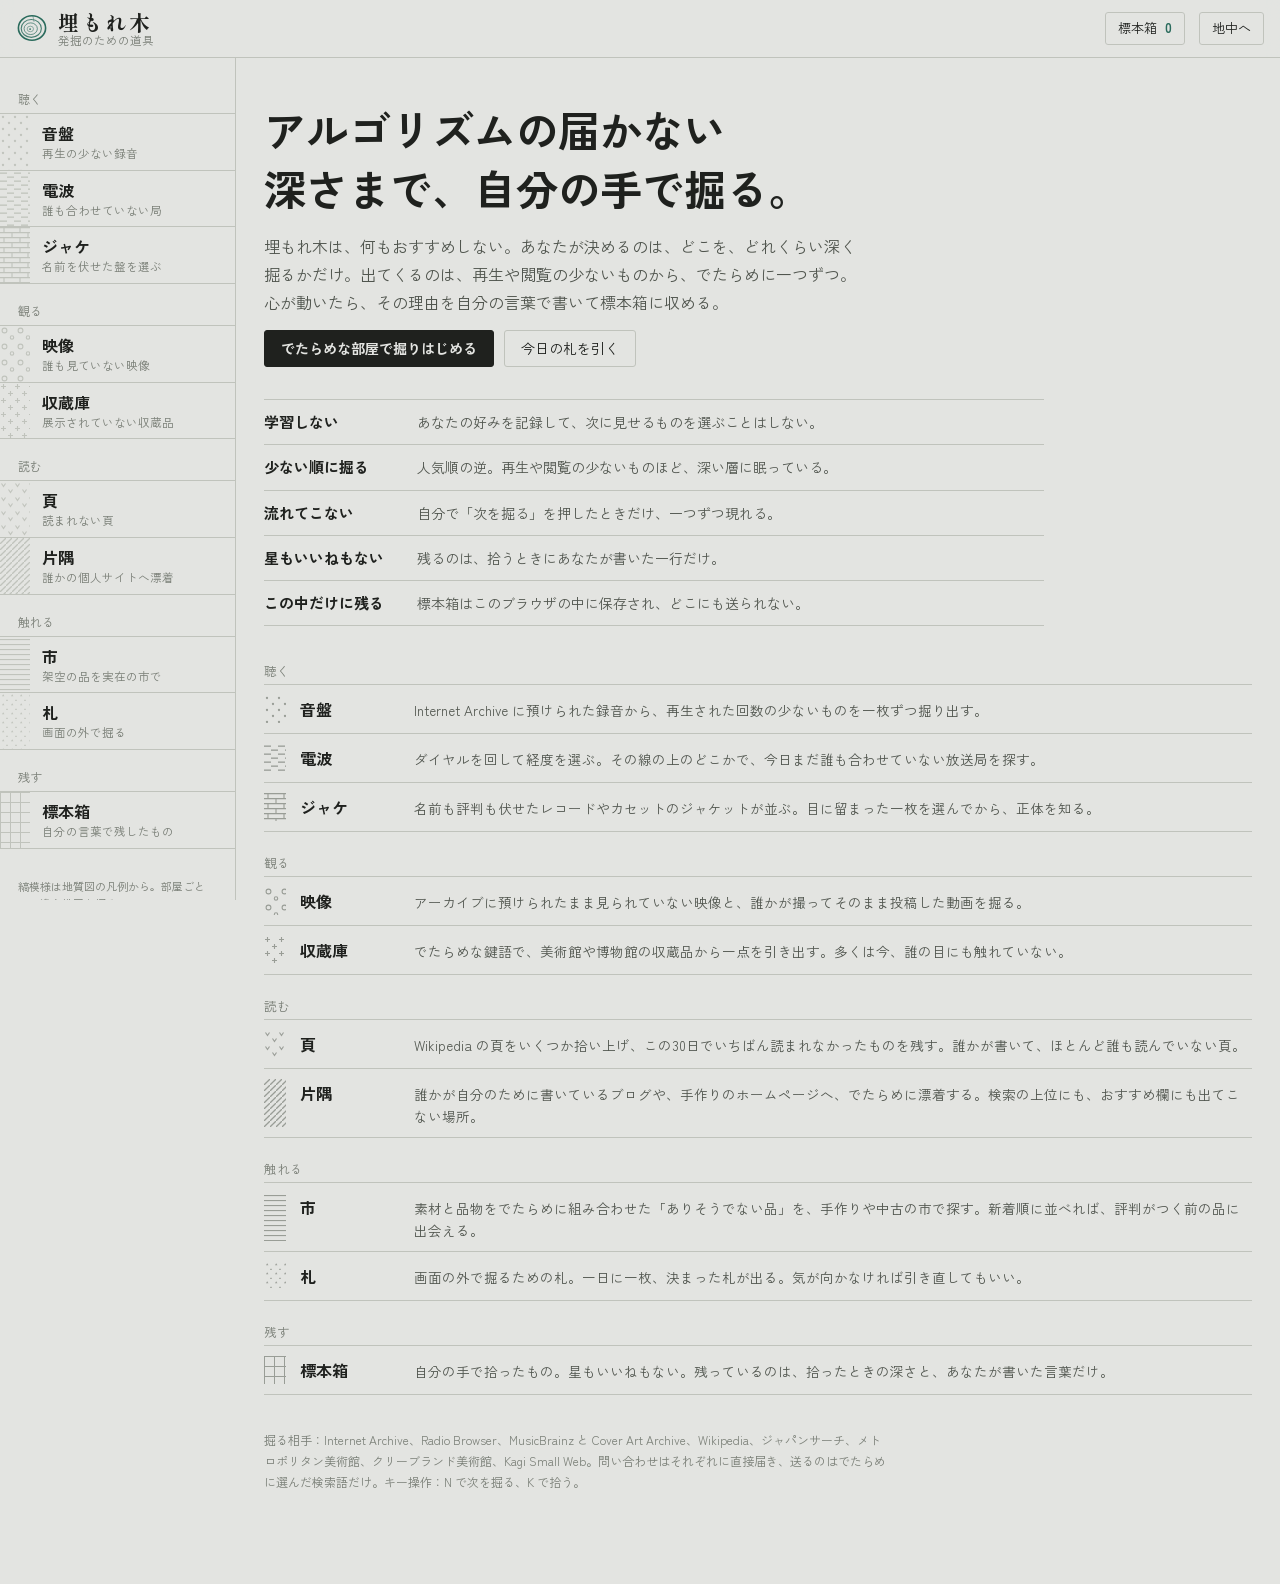
==== index.html @ db3404c1 "埋もれ木：アルゴリズムを通さずに掘るための道具箱 再生や閲覧の少ないものから一つずつ掘り出す、一枚で動くHTML。 音盤・電波・ジャケ・映像・収蔵庫・頁・片隅・市・札・標本箱の10部屋。  Co-Au" ====
<!doctype html>
<html lang="ja">
<head>
<meta charset="utf-8">
<meta name="viewport" content="width=device-width, initial-scale=1, viewport-fit=cover">
<title>埋もれ木</title>
<meta name="description" content="アルゴリズムに頼らず、埋もれた録音・放送・頁・収蔵品を自分の手で掘り出すための道具箱。">
<link rel="icon" href="data:image/svg+xml,%3Csvg xmlns='http://www.w3.org/2000/svg' viewBox='0 0 40 40'%3E%3Crect width='40' height='40' rx='8' fill='%2315120f'/%3E%3Cg fill='none' stroke='%2380bdab'%3E%3Cellipse cx='20' cy='20' rx='15' ry='13.5' stroke-width='2.4'/%3E%3Cellipse cx='19' cy='20.6' rx='10' ry='8.8' stroke-width='1.8'/%3E%3Cellipse cx='18.2' cy='21' rx='5.2' ry='4.6' stroke-width='1.6'/%3E%3C/g%3E%3C/svg%3E">
<link rel="preconnect" href="https://fonts.googleapis.com">
<link rel="preconnect" href="https://fonts.gstatic.com" crossorigin>
<link rel="stylesheet" href="https://fonts.googleapis.com/css2?family=Klee+One:wght@400;600&family=Shippori+Mincho+B1:wght@500;700;800&family=Zen+Kaku+Gothic+New:wght@400;500;700&display=swap">
<style>
/* 埋もれ木
   Layout: 左に地層柱（部屋＝地層、模様は地質図の凡例）、右に発掘面。見つけたものは標本ラベルの体裁で一つずつ置く。
   Color: 地表と地中の二相。地は中性のグレーに寄せ、差し色は出土品の緑青。黄土は「深さ」を示す数字と目盛りだけに使う。
   Type: 画面の見出しや部品はゴシック。明朝は「見つけたものの名前」（作品名・頁名・品名・札の題）だけ。等幅は使わない。 */
:root {
  --bg: #e3e4e1;
  --panel: #f3f3f1;
  --panel-2: #d7d9d4;
  --line: #c0c3bc;
  --ink: #1f211e;
  --ink-2: #50554e;
  --ink-3: #7a7f77;
  --accent: #2a6b5c;
  --accent-ink: #f3f1ea;
  --ochre: #8f5219;
  --lamp: #eef1ec;
  --danger: #9a2e21;
  --needle: #b23a1f;
  --shadow: 30 34 30;

  --f-display: "Shippori Mincho B1", "Hiragino Mincho ProN", "Yu Mincho", "YuMincho", serif;
  --f-body: "Zen Kaku Gothic New", "Hiragino Kaku Gothic ProN", "Yu Gothic UI", "Meiryo", system-ui, sans-serif;
  --f-hand: "Klee One", "Zen Kaku Gothic New", "Yu Gothic UI", sans-serif;

  --r: 3px;
  --top: 58px;
  color-scheme: light;

  /* 地質図の凡例（mask で使う） */
  --lith-sand: url("data:image/svg+xml,%3Csvg xmlns='http://www.w3.org/2000/svg' width='12' height='12'%3E%3Ccircle cx='3' cy='3' r='1.15'/%3E%3Ccircle cx='9' cy='9' r='1.15'/%3E%3C/svg%3E");
  --lith-shale: url("data:image/svg+xml,%3Csvg xmlns='http://www.w3.org/2000/svg' width='14' height='8'%3E%3Crect x='0' y='1.5' width='7' height='1.3'/%3E%3Crect x='7' y='5.5' width='7' height='1.3'/%3E%3C/svg%3E");
  --lith-lime: url("data:image/svg+xml,%3Csvg xmlns='http://www.w3.org/2000/svg' width='16' height='10'%3E%3Cpath d='M0 .6H16M0 5.6H16M4 .6V5.6M12 5.6V10' stroke='black' stroke-width='1.1' fill='none'/%3E%3C/svg%3E");
  --lith-cong: url("data:image/svg+xml,%3Csvg xmlns='http://www.w3.org/2000/svg' width='16' height='16'%3E%3Ccircle cx='4.5' cy='4.5' r='2.4' fill='none' stroke='black' stroke-width='1.1'/%3E%3Ccircle cx='12' cy='11.5' r='1.7' fill='none' stroke='black' stroke-width='1.1'/%3E%3C/svg%3E");
  --lith-tuff: url("data:image/svg+xml,%3Csvg xmlns='http://www.w3.org/2000/svg' width='14' height='14'%3E%3Cpath d='M1.5 2.5l2 3 2-3M8.5 8.5l2 3 2-3' stroke='black' stroke-width='1.1' fill='none'/%3E%3C/svg%3E");
  --lith-granite: url("data:image/svg+xml,%3Csvg xmlns='http://www.w3.org/2000/svg' width='14' height='14'%3E%3Cpath d='M3.5 1v5M1 3.5h5M10.5 8v5M8 10.5h5' stroke='black' stroke-width='1.1'/%3E%3C/svg%3E");
  --lith-clay: url("data:image/svg+xml,%3Csvg xmlns='http://www.w3.org/2000/svg' width='10' height='5'%3E%3Crect y='2' width='10' height='1.1'/%3E%3C/svg%3E");
  --lith-coal: url("data:image/svg+xml,%3Csvg xmlns='http://www.w3.org/2000/svg' width='6' height='6'%3E%3Cpath d='M-1 7L7 -1' stroke='black' stroke-width='1.3'/%3E%3C/svg%3E");
  --lith-ash: url("data:image/svg+xml,%3Csvg xmlns='http://www.w3.org/2000/svg' width='9' height='9'%3E%3Cpath d='M2 3.2l1.2-2 1.2 2z M6 8l1-1.7 1 1.7z'/%3E%3C/svg%3E");
  --lith-grid: url("data:image/svg+xml,%3Csvg xmlns='http://www.w3.org/2000/svg' width='10' height='10'%3E%3Cpath d='M0 .5H10M.5 0V10' stroke='black' stroke-width='1' fill='none'/%3E%3C/svg%3E");
}
@media (prefers-color-scheme: dark) {
  :root:not([data-theme="light"]) {
    --bg: #1b1a17; --panel: #24221e; --panel-2: #2e2b26; --line: #403b34; --ink: #ebe6dc; --ink-2: #b8b0a2;
    --ink-3: #8c8477; --accent: #80bdab; --accent-ink: #12100d; --ochre: #d9a163; --lamp: #2c2924;
    --danger: #e5836b; --needle: #ef7b55; --shadow: 0 0 0; color-scheme: dark;
  }
}
:root[data-theme="dark"] {
  --bg: #1b1a17; --panel: #24221e; --panel-2: #2e2b26; --line: #403b34; --ink: #ebe6dc; --ink-2: #b8b0a2;
  --ink-3: #8c8477; --accent: #80bdab; --accent-ink: #12100d; --ochre: #d9a163; --lamp: #2c2924;
  --danger: #e5836b; --needle: #ef7b55; --shadow: 0 0 0; color-scheme: dark;
}

[data-lith="sand"] { --pat: var(--lith-sand); }
[data-lith="shale"] { --pat: var(--lith-shale); }
[data-lith="lime"] { --pat: var(--lith-lime); }
[data-lith="cong"] { --pat: var(--lith-cong); }
[data-lith="tuff"] { --pat: var(--lith-tuff); }
[data-lith="granite"] { --pat: var(--lith-granite); }
[data-lith="clay"] { --pat: var(--lith-clay); }
[data-lith="coal"] { --pat: var(--lith-coal); }
[data-lith="ash"] { --pat: var(--lith-ash); }
[data-lith="grid"] { --pat: var(--lith-grid); }

* { box-sizing: border-box; }
html, body { min-height: 100%; }
html { scroll-padding-top: calc(var(--top) + 12px); }
body {
  margin: 0;
  background: var(--bg);
  color: var(--ink);
  font: 15px/1.75 var(--f-body);
  -webkit-font-smoothing: antialiased;
  text-rendering: optimizeLegibility;
}
a { color: var(--accent); text-underline-offset: 3px; }
button, input, select, textarea { font: inherit; color: inherit; }
img { max-width: 100%; }
[hidden] { display: none !important; }
:focus-visible { outline: 2px solid var(--accent); outline-offset: 2px; }
::selection { background: color-mix(in oklab, var(--accent) 35%, transparent); }

/* ---------- 上の帯 ---------- */
.topbar {
  position: sticky; top: 0; z-index: 30;
  display: flex; align-items: center; gap: 14px;
  height: var(--top);
  padding: 0 max(16px, env(safe-area-inset-right, 0px)) 0 max(16px, env(safe-area-inset-left, 0px));
  background: color-mix(in oklab, var(--bg) 90%, transparent);
  backdrop-filter: blur(10px);
  border-bottom: 1px solid var(--line);
}
.brand { display: flex; align-items: center; gap: 10px; color: var(--ink); text-decoration: none; min-width: 0; }
.brand-mark { width: 32px; height: 32px; color: var(--accent); flex: none; }
.brand-text { display: grid; line-height: 1.15; min-width: 0; }
.brand-name { font-family: var(--f-display); font-weight: 800; font-size: 21px; letter-spacing: .12em; }
.brand-sub { font-size: 11.5px; color: var(--ink-3); white-space: nowrap; overflow: hidden; text-overflow: ellipsis; }
.topbar-spacer { flex: 1; }
.box-pill {
  display: inline-flex; align-items: center; gap: 8px; text-decoration: none; color: var(--ink);
  border: 1px solid var(--line); padding: 4px 12px; border-radius: var(--r); font-size: 13px; white-space: nowrap;
}
.box-pill:hover { border-color: var(--ink-3); }
.box-count { color: var(--accent); font-weight: 700; font-variant-numeric: tabular-nums; }
.theme-btn {
  appearance: none; border: 1px solid var(--line); background: transparent; border-radius: var(--r);
  padding: 4px 12px; font-size: 13px; cursor: pointer; white-space: nowrap;
}
.theme-btn:hover { border-color: var(--ink-3); }

/* ---------- 骨組み ---------- */
.shell { display: grid; grid-template-columns: 236px minmax(0, 1fr); }
.stage-wrap {
  padding-block: 30px 80px;
  padding-left: max(28px, env(safe-area-inset-left, 0px));
  padding-right: max(28px, env(safe-area-inset-right, 0px));
  min-width: 0; max-width: 1140px; outline: none;
}

/* ---------- 地層柱（目次） ---------- */
.column {
  position: sticky; top: var(--top); align-self: start;
  height: calc(100vh - var(--top)); overflow-y: auto;
  border-right: 1px solid var(--line);
  padding: 14px 0 28px;
}
.strata-group { margin: 0; padding: 0; }
.strata-label {
  font-size: 12px; color: var(--ink-3);
  padding: 16px 18px 4px; margin: 0;
}
.stratum {
  display: grid; grid-template-columns: 30px minmax(0, 1fr); align-items: stretch;
  text-decoration: none; color: var(--ink-2);
  border-top: 1px solid var(--line);
  transition: background .15s;
}
.strata-group .stratum:last-child { border-bottom: 1px solid var(--line); }
.stratum-lith { background: var(--line); -webkit-mask: var(--pat) repeat; mask: var(--pat) repeat; transition: background .15s; }
.stratum-text { display: grid; padding: 7px 14px 8px 12px; min-width: 0; }
.stratum-name { font-weight: 700; font-size: 16px; color: var(--ink); line-height: 1.5; }
.stratum-desc { font-size: 11.5px; color: var(--ink-3); line-height: 1.45; }
.stratum:hover { background: color-mix(in oklab, var(--panel) 60%, transparent); }
.stratum:hover .stratum-lith { background: var(--ink-3); }
.stratum[aria-current="page"] { background: var(--panel); }
.stratum[aria-current="page"] .stratum-lith { background: var(--accent); }
.stratum-count { font-size: 12px; font-weight: 400; color: var(--accent); }
.column-foot { padding: 18px 18px 0; font-size: 11px; color: var(--ink-3); line-height: 1.6; }

/* ---------- 部屋の見出し ---------- */
.room-head { display: grid; gap: 8px; margin-bottom: 20px; }
.eyebrow {
  display: flex; align-items: center; gap: 10px; margin: 0;
  font-size: 13px; color: var(--ink-2);
}
.lith-chip { width: 34px; height: 12px; background: var(--ink-3); -webkit-mask: var(--pat) repeat; mask: var(--pat) repeat; flex: none; }
.room-title {
  font-weight: 700; font-size: clamp(26px, 3.2vw, 34px);
  line-height: 1.35; margin: 0; text-wrap: balance;
}
.room-lede { color: var(--ink-2); margin: 0; max-width: 42em; }
.room-note { font-size: 12.5px; color: var(--ink-3); margin: 6px 0 0; max-width: 46em; }

/* ---------- 操作 ---------- */
.controls {
  display: grid; gap: 12px;
  padding: 14px 0 16px; margin-bottom: 22px;
  border-top: 1px solid var(--line); border-bottom: 1px solid var(--line);
}
.control { display: grid; grid-template-columns: 4.6em minmax(0, 1fr); gap: 4px 14px; align-items: start; }
.control-body { min-width: 0; }
.label-cap {
  font-size: 13px; color: var(--ink-2);
  padding-top: 5px; white-space: nowrap;
}
.veins { display: flex; flex-wrap: wrap; gap: 6px; }
.vein {
  appearance: none; border: 1px solid var(--line); background: transparent; color: var(--ink-2);
  padding: 4px 12px; border-radius: var(--r); font-size: 13.5px; cursor: pointer; line-height: 1.6;
}
.vein:hover { border-color: var(--ink-3); color: var(--ink); }
.vein[aria-checked="true"] { background: var(--ink); color: var(--bg); border-color: var(--ink); }
.vein-note { margin: 6px 0 0; font-size: 12.5px; color: var(--ink-3); }

.depth { display: grid; grid-template-columns: repeat(4, minmax(0, 1fr)); border: 1px solid var(--line); border-radius: var(--r); overflow: hidden; max-width: 560px; }
.depth-stop {
  appearance: none; border: 0; border-left: 1px solid var(--line); cursor: pointer; text-align: left;
  padding: 6px 10px 7px; display: grid; gap: 0; line-height: 1.45;
  background: color-mix(in oklab, var(--ochre) calc(var(--i) * 13%), var(--panel));
  color: var(--ink);
}
.depth-stop:first-child { border-left: 0; }
.depth-stop:hover { filter: brightness(1.04); }
.depth-stop[aria-checked="true"] { box-shadow: inset 0 0 0 2px var(--accent); }
.depth-name { font-weight: 700; font-size: 13.5px; }
.depth-max { font-size: 11.5px; color: var(--ink-2); font-variant-numeric: tabular-nums; }

.field-row { display: flex; flex-wrap: wrap; gap: 8px; align-items: center; }
.text-input, .select {
  border: 1px solid var(--line); background: var(--panel); border-radius: var(--r);
  padding: 6px 10px; font-size: 14px; min-width: 0;
}
.text-input:focus, .select:focus { border-color: var(--accent); outline: none; box-shadow: 0 0 0 2px color-mix(in oklab, var(--accent) 30%, transparent); }
.thread-chip {
  display: inline-flex; align-items: center; gap: 8px; border: 1px dashed var(--accent); color: var(--accent);
  border-radius: var(--r); padding: 2px 4px 2px 12px; font-size: 13px; max-width: 100%;
}
.thread-chip span { overflow: hidden; text-overflow: ellipsis; white-space: nowrap; }
.thread-chip .link-btn { padding: 0 8px; font-size: 12.5px; white-space: nowrap; }

/* ---------- ボタン ---------- */
.btn {
  appearance: none; display: inline-flex; align-items: center; gap: 8px;
  border: 1px solid var(--line); background: transparent; color: var(--ink);
  padding: 8px 16px; border-radius: var(--r); cursor: pointer; font-size: 14px; line-height: 1.4;
  text-decoration: none; white-space: nowrap;
}
.btn:hover { border-color: var(--ink-3); }
.btn-dig { background: var(--ink); color: var(--bg); border-color: var(--ink); font-weight: 700; }
.btn-dig:hover { background: color-mix(in oklab, var(--ink) 86%, var(--accent)); }
.btn-primary { background: var(--accent); color: var(--accent-ink); border-color: var(--accent); font-weight: 700; }
.btn-keep { border-color: var(--accent); color: var(--accent); font-weight: 700; }
.btn-keep:hover { background: color-mix(in oklab, var(--accent) 10%, transparent); }
.btn-keep.is-kept { border-style: dashed; font-weight: 500; }
.btn-ghost { color: var(--ink-2); }
.btn[disabled] { opacity: .5; cursor: default; }
.btn-lg { padding: 11px 22px; font-size: 15.5px; }
.kbd { font-size: 10.5px; border: 1px solid currentColor; border-radius: 3px; padding: 0 4px; line-height: 1.5; opacity: .55; font-weight: 400; }
.link-btn { appearance: none; border: 0; background: none; padding: 0; color: var(--accent); cursor: pointer; text-decoration: underline; text-underline-offset: 3px; font-size: inherit; }
.ext { white-space: nowrap; display: inline-flex; align-items: center; }
.sr-only { position: absolute !important; width: 1px; height: 1px; padding: 0; margin: -1px; overflow: hidden; clip: rect(0 0 0 0); white-space: nowrap; border: 0; }
.home-title, .room-title, .find-title, .notice-title, .section-title, .spec-title, .fuda-t, .item-name, .metric-poem, .room-lede, .home-lede, .section-lede { word-break: auto-phrase; }
.chip-link {
  display: inline-flex; align-items: center; border: 1px solid var(--line); border-radius: var(--r);
  padding: 3px 12px; font-size: 13px; color: var(--ink); text-decoration: none; background: transparent;
}
.chip-link:hover { border-color: var(--accent); color: var(--accent); }

/* ---------- 見つけたもの（標本ラベル） ---------- */
.find {
  position: relative;
  display: grid; grid-template-columns: minmax(0, 340px) minmax(0, 1fr); gap: 22px 30px;
  background: var(--panel); border: 1px solid var(--line); border-radius: var(--r);
  padding: 24px;
}
.find.no-media { grid-template-columns: minmax(0, 1fr); }
.find.is-wide { grid-template-columns: minmax(0, 1fr); }
.find.is-wide .find-media { max-width: 880px; }
.find.is-wide .video-frame { aspect-ratio: auto; max-height: 64vh; }
.find-media { min-width: 0; }
.find-media img { display: block; width: 100%; height: auto; border-radius: 2px; background: var(--panel-2); }
.find-media.is-broken { display: grid; place-items: center; min-height: 160px; background: var(--panel-2); border-radius: 2px; }
.img-missing { color: var(--ink-3); font-size: 12px; }
.media-caption { font-size: 12px; color: var(--ink-3); margin: 8px 0 0; }
.find-body { min-width: 0; }
.find-kicker { margin: 0; font-size: 13px; color: var(--ink-2); overflow-wrap: anywhere; }
.find-title {
  font-family: var(--f-display); font-weight: 700; font-size: clamp(22px, 2.7vw, 31px);
  line-height: 1.32; margin: 6px 0 4px; overflow-wrap: anywhere; text-wrap: balance; letter-spacing: .01em;
}
.find-sub { margin: 0; color: var(--ink-2); font-size: 15px; overflow-wrap: anywhere; }
.find-meta { display: grid; grid-template-columns: max-content minmax(0, 1fr); gap: 3px 16px; margin: 16px 0 0; font-size: 13.5px; }
.find-meta dt { color: var(--ink-3); font-size: 12.5px; padding-top: 1px; white-space: nowrap; }
.find-meta dd { margin: 0; overflow-wrap: anywhere; }
.find-tags { display: flex; flex-wrap: wrap; gap: 5px; margin: 12px 0 0; }
.tag { font-size: 11.5px; border: 1px solid var(--line); border-radius: 2px; padding: 0 7px; color: var(--ink-2); }
.find-desc { color: var(--ink-2); font-size: 14px; margin: 14px 0 0; max-width: 44em; overflow-wrap: anywhere; }
.find-metric { margin-top: 18px; padding-top: 14px; border-top: 1px dashed var(--line); }
.metric-line { display: flex; align-items: baseline; gap: 4px 12px; flex-wrap: wrap; }
.metric-value { font-size: 30px; font-weight: 700; color: var(--ochre); font-variant-numeric: tabular-nums; line-height: 1.2; }
.metric-value small { font-size: 13px; margin-left: 2px; }
.metric-label { font-size: 12.5px; color: var(--ink-3); }
.metric-poem { font-size: 14.5px; color: var(--ink-2); margin: 10px 0 0; }
.gauge { margin-top: 10px; max-width: 440px; }
.gauge-bar {
  position: relative; height: 8px; border-radius: 4px;
  background: linear-gradient(90deg, var(--ochre), color-mix(in oklab, var(--ochre) 35%, var(--line)) 55%, var(--line));
}
.gauge-mark {
  position: absolute; top: 50%; width: 14px; height: 14px; margin-left: -7px; transform: translateY(-50%);
  border-radius: 50%; background: var(--ink); border: 3px solid var(--panel); box-shadow: 0 0 0 1px var(--ink);
}
.gauge-ticks { position: relative; height: 15px; margin-top: 5px; font-size: 11px; color: var(--ink-3); font-variant-numeric: tabular-nums; }
.gauge-ticks span { position: absolute; top: 0; transform: translateX(-50%); white-space: nowrap; }
.gauge-ticks span:first-child { transform: none; }
.gauge-ticks span:last-child { transform: translateX(-100%); }
.gauge-ends { display: flex; justify-content: space-between; gap: 12px; font-size: 10.5px; color: var(--ink-3); margin-top: 1px; }
.find-links { display: flex; flex-wrap: wrap; gap: 6px; margin-top: 16px; }
.find-actions {
  grid-column: 1 / -1; display: flex; flex-wrap: wrap; gap: 10px; align-items: center;
  border-top: 1px solid var(--line); padding-top: 16px;
}
.stamp {
  position: absolute; top: 18px; right: 18px; z-index: 2;
  transform: rotate(-7deg);
  border: 2px solid var(--accent); color: var(--accent); border-radius: 3px;
  font-family: var(--f-display); font-weight: 800; font-size: 14px; letter-spacing: .14em;
  padding: 3px 10px; background: color-mix(in oklab, var(--panel) 70%, transparent);
  animation: stamp .35s cubic-bezier(.2, 1.6, .4, 1);
  pointer-events: none;
}
@keyframes stamp { from { transform: rotate(-7deg) scale(1.6); opacity: 0; } to { transform: rotate(-7deg) scale(1); opacity: 1; } }

/* 糸をたどる */
.threads { position: relative; }
.threads > summary { list-style: none; }
.threads > summary::-webkit-details-marker { display: none; }
.threads > summary::after { content: "▾"; font-size: 11px; color: var(--ink-3); }
.threads-menu {
  position: absolute; z-index: 10; bottom: calc(100% + 6px); left: 0;
  min-width: 260px; max-width: min(380px, 80vw);
  background: var(--panel); border: 1px solid var(--line); border-radius: 4px;
  box-shadow: 0 16px 40px -16px rgb(var(--shadow) / .5); padding: 6px;
  display: grid;
}
.thread-opt {
  appearance: none; border: 0; background: transparent; text-align: left; cursor: pointer;
  display: grid; gap: 0; padding: 7px 10px; border-radius: 3px; line-height: 1.45;
}
.thread-opt:hover { background: var(--panel-2); }
.thread-k { font-size: 13.5px; font-weight: 700; }
.thread-v { font-size: 12px; color: var(--ink-3); overflow: hidden; text-overflow: ellipsis; white-space: nowrap; }

/* 拾う */
.keep-panel {
  grid-column: 1 / -1; display: grid; gap: 8px;
  background: var(--lamp); border: 1px dashed var(--accent); border-radius: var(--r); padding: 14px 16px;
}
.keep-label { font-size: 12px; color: var(--ink-3); letter-spacing: .08em; }
.keep-panel input[type="text"] {
  font-family: var(--f-hand); font-size: 19px; border: 0; border-bottom: 1px solid var(--ink-3);
  background: transparent; padding: 6px 2px; width: 100%;
}
.keep-panel input[type="text"]:focus { outline: none; border-bottom-color: var(--accent); }
.keep-row { display: flex; gap: 8px; flex-wrap: wrap; }

/* 掘っている最中・知らせ */
.digging {
  display: grid; place-items: center; align-content: center; gap: 14px; min-height: 300px;
  border: 1px dashed var(--line); border-radius: 4px; color: var(--ink-3);
}
.drill { width: 2px; height: 96px; position: relative; overflow: hidden; background: linear-gradient(var(--line), transparent); }
.drill::after {
  content: ""; position: absolute; left: -3px; top: -8px; width: 8px; height: 8px; border-radius: 50%;
  background: var(--ochre); animation: drill 1.15s cubic-bezier(.5, 0, .9, .6) infinite;
}
@keyframes drill { to { top: 100px; } }
.digging-text { margin: 0; font-size: 13.5px; }
.notice {
  border: 1px dashed var(--line); border-radius: 4px; padding: 26px 24px; display: grid; gap: 8px;
  background: color-mix(in oklab, var(--panel) 55%, transparent);
}
.notice-title { font-weight: 700; font-size: 18px; margin: 0; }
.notice-body { margin: 0; color: var(--ink-2); font-size: 14px; max-width: 42em; }
.notice-actions { display: flex; flex-wrap: wrap; gap: 8px; margin-top: 6px; }
.start-panel {
  border: 1px dashed var(--line); border-radius: 4px; padding: 30px 24px; display: grid; gap: 10px; justify-items: start;
}
.start-panel p { margin: 0; color: var(--ink-2); max-width: 40em; }

/* 足跡 */
.trail { margin-top: 26px; }
.trail-head { margin: 0; display: flex; gap: 12px; align-items: baseline; font-size: 12.5px; color: var(--ink-2); }
.trail-head span { font-size: 12px; color: var(--ink-3); }
.trail-list { display: flex; flex-wrap: wrap; gap: 6px; margin-top: 8px; }
.trail-item {
  appearance: none; border: 1px solid var(--line); background: transparent; color: var(--ink-2); cursor: pointer;
  font-size: 12.5px; padding: 2px 10px; border-radius: var(--r); max-width: 20em;
  overflow: hidden; text-overflow: ellipsis; white-space: nowrap;
}
.trail-item:hover { border-color: var(--ink-3); color: var(--ink); }

/* ---------- 再生 ---------- */
.player { display: grid; grid-template-columns: auto minmax(0, 1fr) auto; gap: 8px 12px; align-items: center; margin-top: 14px; }
.play-btn {
  width: 46px; height: 46px; border-radius: 50%; border: 0; cursor: pointer;
  background: var(--ink); color: var(--bg); display: grid; place-items: center; flex: none;
}
.play-btn:hover { background: color-mix(in oklab, var(--ink) 85%, var(--accent)); }
.play-btn svg { width: 18px; height: 18px; }
.seek { width: 100%; accent-color: var(--accent); margin: 0; }
.time { font-size: 12px; color: var(--ink-3); font-variant-numeric: tabular-nums; white-space: nowrap; }
.player-status { grid-column: 1 / -1; font-size: 12px; color: var(--ink-3); margin: 0; min-height: 1.5em; }
.tracks { grid-column: 1 / -1; max-height: 196px; overflow: auto; border-top: 1px solid var(--line); margin-top: 4px; }
.track {
  appearance: none; display: flex; justify-content: space-between; gap: 12px; width: 100%;
  padding: 5px 4px; border: 0; border-bottom: 1px dotted var(--line); background: transparent;
  text-align: left; cursor: pointer; font-size: 13px; color: var(--ink-2);
}
.track:hover { color: var(--ink); }
.track[aria-current="true"] { color: var(--accent); font-weight: 700; }
.track-len { font-size: 11.5px; font-variant-numeric: tabular-nums; color: var(--ink-3); flex: none; }

.disc {
  position: relative; aspect-ratio: 1; width: 100%; border-radius: 50%; overflow: hidden;
  background: radial-gradient(circle, #2a2520 0 30%, #0d0b09 31% 100%);
  box-shadow: 0 0 0 1px var(--line), 0 18px 30px -18px rgb(var(--shadow) / .7);
}
.disc::before {
  content: ""; position: absolute; inset: 0; border-radius: 50%; z-index: 1; pointer-events: none;
  background: repeating-radial-gradient(circle, rgb(255 255 255 / .05) 0 1px, transparent 1px 3px);
}
.disc img { position: absolute; inset: 0; width: 100%; height: 100%; object-fit: cover; border-radius: 50%; }
.disc::after {
  content: ""; position: absolute; left: 50%; top: 50%; width: 3.2%; height: 3.2%; z-index: 2;
  transform: translate(-50%, -50%); border-radius: 50%; background: var(--bg);
}
.disc.is-spinning { animation: rpm78 .769s linear infinite; }
/* 写真のない盤の無地レーベル（紙の色は実物を写すので、明暗どちらの表示でも同じ） */
.disc-label {
  position: absolute; inset: 29%; z-index: 1; border-radius: 50%;
  background: radial-gradient(circle, #eadfc6 0 64%, #d9c7a2 65% 100%);
  display: flex; flex-direction: column; justify-content: space-between; align-items: center; text-align: center;
  padding: 5.5% 4% 4.5%; color: #3b2b1b; overflow: hidden;
}
/* 題名は穴より上、作り手と回転数は穴より下に置く（本物のレーベルと同じ並び） */
.disc-top, .disc-bottom { display: grid; justify-items: center; gap: 1px; max-width: 100%; }
.disc-title { font-family: var(--f-display); font-weight: 700; font-size: clamp(9px, 1.05vw, 12px); line-height: 1.2; overflow-wrap: break-word; max-width: 100%; display: -webkit-box; -webkit-line-clamp: 2; -webkit-box-orient: vertical; overflow: hidden; }
.disc-sub { font-size: clamp(7px, .75vw, 9px); line-height: 1.2; opacity: .8; max-width: 100%; white-space: nowrap; overflow: hidden; text-overflow: ellipsis; }
.disc-rpm { font-size: 8px; opacity: .6; }
@keyframes rpm78 { to { transform: rotate(360deg); } }
.video-frame { width: 100%; aspect-ratio: 4 / 3; background: #000; border-radius: 2px; display: block; }
.player-wrap .cover-img { display: block; width: 100%; height: auto; border-radius: 2px; background: var(--panel-2); }

/* ---------- 電波 ---------- */
.radio-set {
  background: var(--panel); border: 1px solid var(--line); border-radius: var(--r); padding: 20px;
  display: grid; gap: 16px; margin-bottom: 22px;
}
.radio-top { display: flex; flex-wrap: wrap; gap: 12px; align-items: center; justify-content: space-between; }
.radio-readout { display: grid; gap: 0; min-width: 0; }
.radio-lon { font-size: 22px; font-weight: 700; color: var(--ink); font-variant-numeric: tabular-nums; line-height: 1.3; }
.radio-near { font-size: 13px; color: var(--ink-2); overflow: hidden; text-overflow: ellipsis; white-space: nowrap; }
.radio-buttons { display: flex; flex-wrap: wrap; gap: 8px; align-items: center; }
.power { min-width: 7.5em; justify-content: center; }
.power[aria-pressed="true"] { background: var(--needle); border-color: var(--needle); color: #fff; }
.dial {
  position: relative; height: 104px; border-radius: 4px; overflow: hidden;
  border: 1px solid var(--line); cursor: ew-resize; touch-action: none; user-select: none;
  background:
    linear-gradient(to bottom, var(--lamp) 0%, var(--lamp) 55%, var(--panel-2) 100%);
}
.dial:focus-visible { outline: 2px solid var(--accent); outline-offset: 2px; }
.dial-tick { position: absolute; bottom: 24px; width: 1px; background: var(--ink-3); opacity: .7; }
.dial-tick.is-small { opacity: .35; }
.dial-deg { position: absolute; bottom: 4px; transform: translateX(-50%); font-size: 10.5px; color: var(--ink-3); white-space: nowrap; }
.dial-deg::before { content: ""; position: absolute; left: 50%; bottom: 16px; width: 1px; height: 6px; background: var(--ink-3); }
.dial-deg.is-first { transform: none; padding-left: 4px; }
.dial-deg.is-first::before { left: 0; }
.dial-deg.is-last { transform: translateX(-100%); padding-right: 4px; }
.dial-deg.is-last::before { left: auto; right: 0; }
.dial-needle {
  position: absolute; top: 0; bottom: 0; width: 2px; margin-left: -1px; background: var(--needle);
  box-shadow: 0 0 10px var(--needle); transition: left .08s linear; pointer-events: none;
}
.dial-glow { position: absolute; inset: 0; pointer-events: none; background: radial-gradient(ellipse at var(--gx, 50%) 40%, color-mix(in oklab, var(--needle) 22%, transparent), transparent 40%); opacity: 0; transition: opacity .6s; }
.radio-set.is-on .dial-glow { opacity: 1; }
.radio-bottom { display: flex; flex-wrap: wrap; gap: 10px 20px; align-items: center; font-size: 13px; color: var(--ink-2); }
.radio-status { font-size: 12.5px; color: var(--ink-3); }
.radio-status.is-live { color: var(--accent); }
.vol { display: inline-flex; align-items: center; gap: 8px; }
.vol input { width: 120px; accent-color: var(--accent); }
.station-mark { width: 100%; aspect-ratio: 1; border-radius: 4px; background: var(--panel-2); display: grid; place-items: center; overflow: hidden; position: relative; }
.station-mark img { width: 62%; height: 62%; object-fit: contain; }
.station-mark .station-initial { font-family: var(--f-display); font-weight: 800; font-size: 64px; color: var(--ink-3); }
.signal { display: flex; gap: 3px; align-items: flex-end; height: 20px; margin-top: 10px; }
.signal i { width: 4px; background: var(--accent); border-radius: 1px; animation: sig 1s ease-in-out infinite alternate; }
.signal i:nth-child(2) { animation-delay: .2s; } .signal i:nth-child(3) { animation-delay: .4s; } .signal i:nth-child(4) { animation-delay: .1s; } .signal i:nth-child(5) { animation-delay: .3s; }
@keyframes sig { from { height: 4px; } to { height: 20px; } }
.signal.is-idle i { animation: none; height: 3px; background: var(--line); }

/* ---------- ジャケ ---------- */
.crate { display: grid; grid-template-columns: repeat(auto-fill, minmax(150px, 1fr)); gap: 16px; }
.sleeve {
  appearance: none; border: 0; padding: 0; aspect-ratio: 1; cursor: pointer; position: relative; overflow: hidden;
  background: var(--panel-2); border-radius: 2px;
  box-shadow: 0 1px 0 var(--line), 0 10px 18px -12px rgb(var(--shadow) / .6);
  transition: transform .18s ease, box-shadow .18s ease, opacity .3s;
}
.sleeve img { width: 100%; height: 100%; object-fit: cover; display: block; }
.sleeve:hover, .sleeve:focus-visible { transform: translateY(-4px); box-shadow: 0 1px 0 var(--line), 0 18px 26px -14px rgb(var(--shadow) / .7); }
.sleeve.is-dim { opacity: .28; }
.sleeve.is-chosen { box-shadow: 0 0 0 3px var(--accent); }
.crate-msg { font-size: 13px; color: var(--ink-3); margin: 0 0 12px; }
.reveal { margin-top: 24px; }

/* ---------- 映像の骰子 ---------- */
.dice-box { display: grid; gap: 14px; background: var(--panel); border: 1px solid var(--line); border-radius: var(--r); padding: 24px; }
.dice-name { font-weight: 700; font-size: clamp(24px, 4vw, 40px); letter-spacing: .02em; margin: 0; overflow-wrap: anywhere; color: var(--ink); }
.dice-row { display: flex; flex-wrap: wrap; gap: 8px; }
.dice-note { margin: 0; font-size: 13px; color: var(--ink-2); max-width: 44em; }
.subtabs { display: flex; gap: 0; border-bottom: 1px solid var(--line); margin-bottom: 18px; overflow-x: auto; }
.subtab {
  appearance: none; border: 0; background: transparent; padding: 8px 14px; cursor: pointer; font-size: 14px;
  color: var(--ink-3); border-bottom: 2px solid transparent; margin-bottom: -1px; white-space: nowrap;
}
.subtab[aria-selected="true"] { color: var(--ink); border-bottom-color: var(--ink); font-weight: 700; }

/* ---------- 頁 ---------- */
.spark { display: flex; align-items: flex-end; gap: 2px; height: 34px; margin-top: 12px; }
.spark i { flex: 1; background: var(--ochre); opacity: .75; min-height: 1px; border-radius: 1px 1px 0 0; }
.spark i.is-zero { background: var(--line); opacity: 1; }
.spark-cap { display: flex; justify-content: space-between; font-size: 11px; color: var(--ink-3); margin-top: 3px; }

/* ---------- 片隅 ---------- */
/* 一覧の行（片隅の漂着口・市の市場）。枠のカードを並べず、名前と説明を一行にする */
.portal-list, .market-grid { display: grid; margin-top: 10px; border-top: 1px solid var(--line); }
.portal, .market-link {
  display: grid; grid-template-columns: minmax(9em, 15em) minmax(0, 1fr); gap: 2px 18px; align-items: baseline;
  padding: 11px 4px; border-bottom: 1px solid var(--line); text-decoration: none; color: var(--ink);
}
.portal-name, .market-link > span { font-weight: 700; color: var(--accent); }
.portal:hover .portal-name, .market-link:hover > span { text-decoration: underline; text-underline-offset: 3px; }
.portal-desc, .market-link small { font-size: 13px; color: var(--ink-2); }
.section-title { font-weight: 700; font-size: 19px; margin: 34px 0 6px; }
.section-lede { margin: 0 0 4px; font-size: 13.5px; color: var(--ink-2); max-width: 44em; }

/* ---------- 市 ---------- */
.item-name {
  display: flex; flex-wrap: wrap; align-items: baseline; gap: 4px;
  font-family: var(--f-display); font-weight: 800; font-size: clamp(28px, 5vw, 50px); line-height: 1.3; margin: 0;
}
.word {
  appearance: none; border: 0; background: transparent; padding: 0 2px; cursor: pointer; font: inherit; color: inherit;
  border-bottom: 2px dotted var(--line);
}
.word:hover { border-bottom-color: var(--ink-3); }
.word[aria-pressed="true"] { border-bottom: 2px solid var(--accent); color: var(--accent); }
.word-no { color: var(--ink-3); font-weight: 500; }

/* ---------- 札 ---------- */
.card-stage { display: grid; grid-template-columns: minmax(0, 380px) minmax(0, 1fr); gap: 28px; align-items: start; }
.fuda {
  position: relative; aspect-ratio: 5 / 7; border-radius: 6px; padding: 26px 24px;
  background: var(--lamp); border: 1px solid var(--line);
  box-shadow: 0 2px 0 var(--line);
  display: grid; grid-template-rows: auto 1fr auto; gap: 14px;
}
.fuda::before {
  content: ""; position: absolute; inset: 10px; border: 1px solid var(--line); border-radius: 4px; pointer-events: none;
}
.fuda-k { font-size: 12.5px; color: var(--ink-3); margin: 0; }
.fuda-t { font-family: var(--f-display); font-weight: 800; font-size: clamp(26px, 3.4vw, 36px); line-height: 1.35; margin: 0; writing-mode: vertical-rl; justify-self: end; max-height: 100%; letter-spacing: .12em; }
.fuda-b { font-size: 15px; line-height: 1.85; margin: 0; }
.fuda-date { font-size: 12px; color: var(--ink-3); margin: 0; }
.walk { display: grid; gap: 12px; }
.walk-steps { list-style: none; margin: 0; padding: 0; display: grid; gap: 0; counter-reset: step; }
.walk-steps li {
  counter-increment: step; display: grid; grid-template-columns: 2.4em minmax(0, 1fr); gap: 10px;
  padding: 10px 0; border-top: 1px solid var(--line); color: var(--ink-3); transition: color .2s;
}
.walk-steps li::before { content: counter(step); font-weight: 700; font-size: 13px; color: var(--ink-3); padding-top: 3px; }
.walk-steps li.is-now { color: var(--ink); }
.walk-steps li.is-now::before { color: var(--accent); }
.walk-steps li.is-done { color: var(--ink-2); text-decoration: line-through; text-decoration-color: var(--line); }

/* ---------- 標本箱 ---------- */
.box-stats { display: flex; flex-wrap: wrap; gap: 8px 26px; margin: 0 0 18px; font-size: 13.5px; color: var(--ink-2); }
.box-stats b { font-weight: 700; font-variant-numeric: tabular-nums; color: var(--ink); font-size: 18px; margin-right: 4px; }
.box-tools { display: flex; flex-wrap: wrap; gap: 8px; align-items: center; margin-bottom: 18px; }
.box-grid { display: grid; grid-template-columns: repeat(auto-fill, minmax(230px, 1fr)); gap: 14px; }
.spec {
  position: relative; display: grid; grid-template-rows: auto 1fr; background: var(--panel);
  border: 1px solid var(--line); border-radius: 3px; overflow: hidden; min-width: 0;
}
.spec-img { aspect-ratio: 4 / 3; background: var(--panel-2); overflow: hidden; position: relative; }
.spec-img img { width: 100%; height: 100%; object-fit: cover; display: block; }
.spec-img .lith-fill { position: absolute; inset: 0; background: var(--line); -webkit-mask: var(--pat) repeat; mask: var(--pat) repeat; }
.spec-body { padding: 12px 14px 14px; display: grid; gap: 4px; align-content: start; min-width: 0; }
.spec-no { font-size: 12px; color: var(--ink-3); display: flex; justify-content: space-between; gap: 8px; }
.spec-title { font-family: var(--f-display); font-weight: 700; font-size: 16px; line-height: 1.4; margin: 0; overflow-wrap: anywhere; }
.spec-sub { font-size: 12.5px; color: var(--ink-2); margin: 0; overflow-wrap: anywhere; }
.spec-note { font-family: var(--f-hand); font-size: 16.5px; line-height: 1.6; color: var(--ink); margin: 6px 0 0; padding-top: 6px; border-top: 1px dashed var(--line); overflow-wrap: anywhere; }
.spec-note.is-empty { color: var(--ink-3); font-size: 13px; font-family: var(--f-body); }
.spec-metric { font-size: 12px; color: var(--ochre); margin: 0; }
.spec-actions { display: flex; flex-wrap: wrap; gap: 4px 12px; margin-top: 8px; font-size: 12.5px; }
.spec-actions a, .spec-actions button { font-size: 12.5px; }
.spec-edit { display: grid; gap: 6px; margin-top: 6px; }
.spec-edit textarea { font-family: var(--f-hand); font-size: 16px; border: 1px solid var(--line); background: var(--lamp); border-radius: 3px; padding: 6px 8px; resize: vertical; min-height: 64px; }
.words { display: flex; flex-wrap: wrap; gap: 6px 8px; margin: 8px 0 0; padding: 0; list-style: none; }
.words li { font-family: var(--f-hand); border-bottom: 1px solid var(--line); padding: 0 2px; }
.words li small { color: var(--ink-3); font-size: 11px; margin-left: 4px; }
.box-aside { margin-top: 34px; padding-top: 18px; border-top: 1px solid var(--line); display: grid; grid-template-columns: repeat(auto-fit, minmax(260px, 1fr)); gap: 24px; }
.box-aside h3 { font-weight: 700; font-size: 16px; margin: 0; }
.box-aside p { font-size: 13px; color: var(--ink-2); margin: 4px 0 0; }
.empty-box { grid-column: 1 / -1; border: 1px dashed var(--line); border-radius: var(--r); padding: 34px 24px; display: grid; gap: 8px; justify-items: start; }
.empty-box p { margin: 0; color: var(--ink-2); }

/* ---------- はじめに ---------- */
.home-hero { padding: 12px 0 26px; display: grid; gap: 14px; }
.home-title { font-weight: 700; font-size: clamp(28px, 4.2vw, 42px); line-height: 1.4; margin: 0; text-wrap: balance; max-width: 17em; }
.home-lede { margin: 0; max-width: 38em; color: var(--ink-2); font-size: 16px; }
.home-actions { display: flex; flex-wrap: wrap; gap: 10px; }
.promises { display: grid; margin: 6px 0 0; max-width: 52em; border-top: 1px solid var(--line); }
.promise { display: grid; grid-template-columns: 9em minmax(0, 1fr); gap: 2px 18px; align-items: baseline; padding: 9px 0; border-bottom: 1px solid var(--line); }
.promise b { font-size: 15px; font-weight: 700; }
.promise span { font-size: 14px; color: var(--ink-2); }
.home-strata { display: grid; gap: 20px; margin-top: 34px; }
.home-group-label { font-size: 12.5px; color: var(--ink-3); margin: 0 0 2px; }
.home-rooms { display: grid; border-top: 1px solid var(--line); }
.home-room { display: grid; grid-template-columns: 22px minmax(0, 1fr); gap: 14px; text-decoration: none; color: var(--ink); border-bottom: 1px solid var(--line); }
.home-room .stratum-lith { background: var(--ink-3); opacity: .7; margin: 10px 0; }
.home-room:hover .stratum-lith { background: var(--accent); opacity: 1; }
.home-room-text { display: grid; grid-template-columns: 6.5em minmax(0, 1fr); gap: 2px 16px; align-items: baseline; padding: 10px 0; }
.home-room-name { font-weight: 700; font-size: 16px; }
.home-room:hover .home-room-name { color: var(--accent); text-decoration: underline; text-underline-offset: 3px; }
.home-room-desc { font-size: 13.5px; color: var(--ink-2); line-height: 1.6; }
.home-foot { margin-top: 34px; font-size: 12px; color: var(--ink-3); max-width: 52em; }
.home-foot a { color: inherit; }

/* ---------- 知らせ ---------- */
.toasts { position: fixed; z-index: 50; left: 50%; bottom: max(18px, env(safe-area-inset-bottom, 0px)); transform: translateX(-50%); display: grid; gap: 8px; width: min(92vw, 460px); pointer-events: none; }
.toast {
  background: var(--ink); color: var(--bg); padding: 10px 16px; border-radius: 4px; font-size: 13.5px;
  box-shadow: 0 12px 30px -12px rgb(var(--shadow) / .6); animation: toast-in .25s ease-out; transition: opacity .5s, transform .5s;
}
.toast.is-warn { background: var(--danger); color: #fff; }
.toast.is-out { opacity: 0; transform: translateY(8px); }
@keyframes toast-in { from { opacity: 0; transform: translateY(8px); } }

/* ---------- 細い画面 ---------- */
@media (max-width: 900px) {
  .shell { grid-template-columns: minmax(0, 1fr); }
  .column {
    position: sticky; top: var(--top); z-index: 20; height: auto; overflow-x: auto; overflow-y: hidden;
    display: flex; gap: 0; padding: 0; border-right: 0; border-bottom: 1px solid var(--line);
    background: var(--bg); scrollbar-width: none;
  }
  .column::-webkit-scrollbar { display: none; }
  .strata-group { display: flex; flex: none; }
  .strata-label, .column-foot, .stratum-desc { display: none; }
  .stratum { grid-template-columns: 8px auto; border-top: 0; border-left: 1px solid var(--line); flex: none; }
  .strata-group .stratum:last-child { border-bottom: 0; }
  .stratum-text { padding: 9px 14px 9px 10px; }
  .stratum-name { font-size: 15px; white-space: nowrap; }
  .stage-wrap { padding-left: max(16px, env(safe-area-inset-left, 0px)); padding-right: max(16px, env(safe-area-inset-right, 0px)); padding-block: 22px 72px; }
  .card-stage { grid-template-columns: minmax(0, 1fr); }
  .fuda { max-width: 380px; }
}
@media (max-width: 720px) {
  .find { grid-template-columns: minmax(0, 1fr); padding: 16px; gap: 16px; }
  .find-media { max-width: 420px; }
  .control { grid-template-columns: minmax(0, 1fr); }
  .label-cap { padding-top: 0; }
  .brand-sub { display: none; }
  .stamp { top: 10px; right: 10px; font-size: 12px; }
  .box-tools .text-input { flex: 1 1 100%; }
  .depth-stop { padding: 6px 7px 7px; }
  .depth-max { font-size: 10px; letter-spacing: -.02em; }
  .crate { grid-template-columns: repeat(2, minmax(0, 1fr)); gap: 10px; }
  .portal, .market-link, .promise, .home-room-text { grid-template-columns: minmax(0, 1fr); }
}
@media (max-width: 420px) {
  .theme-btn { padding: 4px 9px; }
  .box-pill { padding: 4px 10px; }
}

@media (prefers-reduced-motion: reduce) {
  *, *::before, *::after { animation-duration: .001ms !important; animation-iteration-count: 1 !important; transition: none !important; }
  .disc.is-spinning { animation: none; }
}

</style>
<script>
  (function () {
    var t = null;
    try { t = JSON.parse(localStorage.getItem("umoregi.theme") || "null"); } catch (e) {}
    var m = /[?&]theme=(light|dark)/.exec(location.search);
    if (m) t = m[1];
    if (t === "light" || t === "dark") document.documentElement.setAttribute("data-theme", t);
    /* 見比べ用：?seed=数字 をつけると、でたらめの順番が毎回同じになる */
    var s = /[?&]seed=(\d+)/.exec(location.search);
    if (s) {
      var x = Number(s[1]) >>> 0;
      Math.random = function () {
        x += 0x6d2b79f5;
        var r = Math.imul(x ^ (x >>> 15), 1 | x);
        r ^= r + Math.imul(r ^ (r >>> 7), 61 | r);
        return ((r ^ (r >>> 14)) >>> 0) / 4294967296;
      };
    }
  })();
</script>
</head>
<body>
<header class="topbar">
  <a class="brand" href="#home">
    <svg class="brand-mark" viewBox="0 0 40 40" aria-hidden="true">
      <g fill="none" stroke="currentColor">
        <ellipse cx="20" cy="20" rx="17" ry="15.4" stroke-width="2"/>
        <ellipse cx="19.1" cy="20.5" rx="12.6" ry="11.2" stroke-width="1.4" opacity=".85"/>
        <ellipse cx="18.4" cy="20.9" rx="8.3" ry="7.3" stroke-width="1.2" opacity=".7"/>
        <ellipse cx="17.9" cy="21.2" rx="4" ry="3.5" stroke-width="1" opacity=".6"/>
        <path d="M21 4.7 L22.6 12.4" stroke-width="1" opacity=".55"/>
      </g>
      <circle cx="17.6" cy="21.4" r="1.1" fill="currentColor"/>
    </svg>
    <span class="brand-text">
      <span class="brand-name">埋もれ木</span>
      <span class="brand-sub">発掘のための道具</span>
    </span>
  </a>
  <span class="topbar-spacer"></span>
  <a class="box-pill" href="#box" id="box-pill">標本箱 <span class="box-count" id="box-count">0</span></a>
  <button class="theme-btn" id="theme-btn" type="button"></button>
</header>
<div class="shell">
  <nav class="column" id="column" aria-label="発掘場"></nav>
  <main class="stage-wrap" id="main" tabindex="-1"></main>
</div>
<div class="toasts" id="toasts" aria-live="polite"></div>

<script>
/* js/data-geo.js */
/* Country centroids (ISO 3166-1 alpha-2 -> [lat, lon]). Source: Google DSPL canonical countries.csv (Apache-2.0), plus a few additions. */
window.UMO_CENTROIDS = {"AD":[42.5,1.6],"AE":[23.4,53.8],"AF":[33.9,67.7],"AG":[17.1,-61.8],"AI":[18.2,-63.1],"AL":[41.2,20.2],"AM":[40.1,45.0],"AN":[12.2,-69.1],"AO":[-11.2,17.9],"AQ":[-75.3,-0.1],"AR":[-38.4,-63.6],"AS":[-14.3,-170.1],"AT":[47.5,14.6],"AU":[-25.3,133.8],"AW":[12.5,-70.0],"AZ":[40.1,47.6],"BA":[43.9,17.7],"BB":[13.2,-59.5],"BD":[23.7,90.4],"BE":[50.5,4.5],"BF":[12.2,-1.6],"BG":[42.7,25.5],"BH":[25.9,50.6],"BI":[-3.4,29.9],"BJ":[9.3,2.3],"BM":[32.3,-64.8],"BN":[4.5,114.7],"BO":[-16.3,-63.6],"BR":[-14.2,-51.9],"BS":[25.0,-77.4],"BT":[27.5,90.4],"BV":[-54.4,3.4],"BW":[-22.3,24.7],"BY":[53.7,28.0],"BZ":[17.2,-88.5],"CA":[56.1,-106.3],"CC":[-12.2,96.9],"CD":[-4.0,21.8],"CF":[6.6,20.9],"CG":[-0.2,15.8],"CH":[46.8,8.2],"CI":[7.5,-5.5],"CK":[-21.2,-159.8],"CL":[-35.7,-71.5],"CM":[7.4,12.4],"CN":[35.9,104.2],"CO":[4.6,-74.3],"CR":[9.7,-83.8],"CU":[21.5,-77.8],"CV":[16.0,-24.0],"CX":[-10.4,105.7],"CY":[35.1,33.4],"CZ":[49.8,15.5],"DE":[51.2,10.5],"DJ":[11.8,42.6],"DK":[56.3,9.5],"DM":[15.4,-61.4],"DO":[18.7,-70.2],"DZ":[28.0,1.7],"EC":[-1.8,-78.2],"EE":[58.6,25.0],"EG":[26.8,30.8],"EH":[24.2,-12.9],"ER":[15.2,39.8],"ES":[40.5,-3.7],"ET":[9.1,40.5],"FI":[61.9,25.7],"FJ":[-16.6,179.4],"FK":[-51.8,-59.5],"FM":[7.4,150.6],"FO":[61.9,-6.9],"FR":[46.2,2.2],"GA":[-0.8,11.6],"GB":[55.4,-3.4],"GD":[12.3,-61.6],"GE":[42.3,43.4],"GF":[3.9,-53.1],"GG":[49.5,-2.6],"GH":[7.9,-1.0],"GI":[36.1,-5.3],"GL":[71.7,-42.6],"GM":[13.4,-15.3],"GN":[9.9,-9.7],"GP":[17.0,-62.1],"GQ":[1.7,10.3],"GR":[39.1,21.8],"GS":[-54.4,-36.6],"GT":[15.8,-90.2],"GU":[13.4,144.8],"GW":[11.8,-15.2],"GY":[4.9,-58.9],"GZ":[31.4,34.3],"HK":[22.4,114.1],"HM":[-53.1,73.5],"HN":[15.2,-86.2],"HR":[45.1,15.2],"HT":[19.0,-72.3],"HU":[47.2,19.5],"ID":[-0.8,113.9],"IE":[53.4,-8.2],"IL":[31.0,34.9],"IM":[54.2,-4.5],"IN":[20.6,79.0],"IO":[-6.3,71.9],"IQ":[33.2,43.7],"IR":[32.4,53.7],"IS":[65.0,-19.0],"IT":[41.9,12.6],"JE":[49.2,-2.1],"JM":[18.1,-77.3],"JO":[30.6,36.2],"JP":[36.2,138.3],"KE":[-0.0,37.9],"KG":[41.2,74.8],"KH":[12.6,105.0],"KI":[-3.4,-168.7],"KM":[-11.9,43.9],"KN":[17.4,-62.8],"KP":[40.3,127.5],"KR":[35.9,127.8],"KW":[29.3,47.5],"KY":[19.5,-80.6],"KZ":[48.0,66.9],"LA":[19.9,102.5],"LB":[33.9,35.9],"LC":[13.9,-61.0],"LI":[47.2,9.6],"LK":[7.9,80.8],"LR":[6.4,-9.4],"LS":[-29.6,28.2],"LT":[55.2,23.9],"LU":[49.8,6.1],"LV":[56.9,24.6],"LY":[26.3,17.2],"MA":[31.8,-7.1],"MC":[43.8,7.4],"MD":[47.4,28.4],"ME":[42.7,19.4],"MG":[-18.8,46.9],"MH":[7.1,171.2],"MK":[41.6,21.7],"ML":[17.6,-4.0],"MM":[21.9,96.0],"MN":[46.9,103.8],"MO":[22.2,113.5],"MP":[17.3,145.4],"MQ":[14.6,-61.0],"MR":[21.0,-10.9],"MS":[16.7,-62.2],"MT":[35.9,14.4],"MU":[-20.3,57.6],"MV":[3.2,73.2],"MW":[-13.3,34.3],"MX":[23.6,-102.6],"MY":[4.2,102.0],"MZ":[-18.7,35.5],"NA":[-23.0,18.5],"NC":[-20.9,165.6],"NE":[17.6,8.1],"NF":[-29.0,168.0],"NG":[9.1,8.7],"NI":[12.9,-85.2],"NL":[52.1,5.3],"NO":[60.5,8.5],"NP":[28.4,84.1],"NR":[-0.5,166.9],"NU":[-19.1,-169.9],"NZ":[-40.9,174.9],"OM":[21.5,55.9],"PA":[8.5,-80.8],"PE":[-9.2,-75.0],"PF":[-17.7,-149.4],"PG":[-6.3,144.0],"PH":[12.9,121.8],"PK":[30.4,69.3],"PL":[51.9,19.1],"PM":[46.9,-56.3],"PN":[-24.7,-127.4],"PR":[18.2,-66.6],"PS":[32.0,35.2],"PT":[39.4,-8.2],"PW":[7.5,134.6],"PY":[-23.4,-58.4],"QA":[25.4,51.2],"RE":[-21.1,55.5],"RO":[45.9,25.0],"RS":[44.0,21.0],"RU":[61.5,105.3],"RW":[-1.9,29.9],"SA":[23.9,45.1],"SB":[-9.6,160.2],"SC":[-4.7,55.5],"SD":[12.9,30.2],"SE":[60.1,18.6],"SG":[1.4,103.8],"SH":[-24.1,-10.0],"SI":[46.2,15.0],"SJ":[77.6,23.7],"SK":[48.7,19.7],"SL":[8.5,-11.8],"SM":[43.9,12.5],"SN":[14.5,-14.5],"SO":[5.2,46.2],"SR":[3.9,-56.0],"ST":[0.2,6.6],"SV":[13.8,-88.9],"SY":[34.8,39.0],"SZ":[-26.5,31.5],"TC":[21.7,-71.8],"TD":[15.5,18.7],"TF":[-49.3,69.3],"TG":[8.6,0.8],"TH":[15.9,101.0],"TJ":[38.9,71.3],"TK":[-9.0,-171.9],"TL":[-8.9,125.7],"TM":[39.0,59.6],"TN":[33.9,9.5],"TO":[-21.2,-175.2],"TR":[39.0,35.2],"TT":[10.7,-61.2],"TV":[-7.1,177.6],"TW":[23.7,121.0],"TZ":[-6.4,34.9],"UA":[48.4,31.2],"UG":[1.4,32.3],"US":[37.1,-95.7],"UY":[-32.5,-55.8],"UZ":[41.4,64.6],"VA":[41.9,12.5],"VC":[13.0,-61.3],"VE":[6.4,-66.6],"VG":[18.4,-64.6],"VI":[18.3,-64.9],"VN":[14.1,108.3],"VU":[-15.4,167.0],"WF":[-13.8,-177.2],"WS":[-13.8,-172.1],"XK":[42.6,20.9],"YE":[15.6,48.5],"YT":[-12.8,45.2],"ZA":[-30.6,22.9],"ZM":[-13.1,27.8],"ZW":[-19.0,29.2],"SS":[7.9,29.7],"BQ":[12.2,-68.3],"CW":[12.2,-69.0],"SX":[18.0,-63.1],"MF":[18.1,-63.0],"BL":[17.9,-62.8],"UM":[19.3,166.6]};

</script>
<script>
/* js/data.js */
/* 埋もれ木 — 言葉と札のデータ。ここにあるのは「でたらめの種」だけで、誰かの評価や順位は入っていない。 */
window.UMO_DATA = {
  /* 日本の収蔵品を引き出すための鍵語 */
  jpsKeywords: [
    "猫","犬","狐","狸","兎","鶴","鷺","烏","雀","金魚","鯉","蛸","蛍","蝶","蜻蛉",
    "月","雪","雨","霧","雷","虹","星","海","波","舟","港","灯台","橋","峠","滝","湖","島","山","森",
    "桜","梅","菊","朝顔","柳","竹","松","苔",
    "茶碗","急須","徳利","盃","箸","匙","皿","鉢","壺","硯","筆","墨","印","扇","団扇","傘","下駄","簪","櫛","鏡",
    "帯","手拭","風呂敷","煙管","根付","印籠","人形","面","凧","独楽","羽子板","双六","歌留多","玩具","鈴",
    "太鼓","三味線","琴","笛","時計","眼鏡","写真","絵葉書","引札","千代紙","地図","暦","番付","看板","広告",
    "切手","楽譜","蓄音機","汽車","電車","自転車","飛行機","郵便","学校","子供","祭","盆踊","花火","相撲",
    "歌舞伎","能","鬼","天狗","河童","幽霊","化物","龍","鳳凰","地蔵","鳥居","灯籠","提灯","行灯",
    "城","町","市場","商店","菓子","酒","醤油","漁","田植","養蚕","炭","藍","紙","糸","着物","刺繍","染",
    "漆","螺鈿","蒔絵","銅鏡","土偶","埴輪","勾玉","化石","標本","貝","鉱物","夢","旅","宿","温泉",
    "夕焼","夜","影","窓","井戸","雛","達磨","招き猫","福助","こけし","蚊帳","火鉢","行李","箪笥"
  ],
  jpsEras: [
    ["", "でたらめ"], ["ancient", "古代"], ["nara", "奈良"], ["heian", "平安"], ["kamakura", "鎌倉"],
    ["muromachi", "室町"], ["edo", "江戸"], ["meiji", "明治"], ["taisyo", "大正"], ["showa", "昭和"]
  ],

  /* 海外の収蔵庫を引き出すための鍵語（英語）。訳は画面に出す */
  museumKeywords: [
    ["cat","猫"],["moon","月"],["bird","鳥"],["boat","舟"],["spoon","匙"],["letter","手紙"],["mirror","鏡"],
    ["key","鍵"],["shell","貝"],["bowl","鉢"],["cup","杯"],["comb","櫛"],["bead","玉"],["button","釦"],
    ["fan","扇"],["mask","面"],["doll","人形"],["toy","玩具"],["coin","硬貨"],["ring","指輪"],["bottle","瓶"],
    ["lamp","灯り"],["chair","椅子"],["flute","笛"],["drum","太鼓"],["harp","竪琴"],["fish","魚"],["horse","馬"],
    ["rabbit","兎"],["owl","梟"],["snake","蛇"],["flower","花"],["tree","木"],["rain","雨"],["cloud","雲"],
    ["star","星"],["river","川"],["bridge","橋"],["house","家"],["window","窓"],["door","扉"],["garden","庭"],
    ["hat","帽子"],["shoe","靴"],["glove","手袋"],["map","地図"],["book","本"],["ink","墨"],["clock","時計"],
    ["needle","針"],["basket","籠"],["box","箱"],["jar","壺"],["tile","タイル"],["seal","印章"],["scroll","巻物"],
    ["sketch","素描"],["game","遊戯"],["card","札"],["dice","骰子"],["dancer","踊り手"],["child","子ども"],
    ["sleep","眠り"],["night","夜"],["winter","冬"],["snow","雪"],["harvest","収穫"],["kitchen","台所"],
    ["bread","パン"],["tea","茶"],["pipe","パイプ"],["candle","蝋燭"],["angel","天使"],["skull","髑髏"],
    ["insect","虫"],["butterfly","蝶"],["frog","蛙"],["crab","蟹"],["whale","鯨"],["dragon","竜"],["thread","糸"]
  ],

  /* 市：ありそうでない品を組み立てる */
  marketQualifiers: [
    "昭和の","大正の","明治の","北国の","港町の","古い","小さな","手のひらほどの","片方だけの","名前のない",
    "色褪せた","誰かの","旅先の","学校の","喫茶店の","銭湯の","鉄道の","郵便局の","山小屋の","商店街の"
  ],
  marketMaterials: [
    "真鍮","銅","錫","鉄","銀","琺瑯","硝子","陶","磁器","漆","竹","籐","藁","和紙","経木","革","麻","絹",
    "帆布","羊毛","桐","檜","胡桃","黒檀","貝","石","大理石","蝋","鹿角","鋳物","ブリキ","セルロイド",
    "ベークライト","藍染","柿渋","寄木","螺鈿","刺し子","組紐","木綿"
  ],
  marketObjects: [
    "栞","匙","皿","箸置き","文鎮","鈴","ランプ","小箱","缶","瓶","鍵","鏡","櫛","ボタン","ブローチ","指輪",
    "時計","万年筆","ペン皿","インク壺","定規","判子","栓抜き","盆","籠","笊","筆","硯","写真立て","額縁",
    "一輪挿し","湯呑","急須","猪口","弁当箱","鍋敷き","地球儀","標本箱","虫眼鏡","方位磁石","鳥笛","風鈴",
    "独楽","人形","置物","名札","切符入れ","帽子","手袋","鞄","巾着","手ぬぐい","風呂敷","暖簾","踏み台",
    "小引き出し","燭台","香炉","印箱","ペーパーナイフ"
  ],

  /* 映像：ニコニコで「再生数の少ない順」に探すための、ありふれた言葉 */
  everydayWords: [
    "散歩","夕焼け","雨の日","踏切","商店街","猫","料理","練習","日記","録音","自作","工作","星空","電車",
    "夜道","祭り","雪","海","駅","部屋","空","川","公園","実家","帰り道","旅行","ドライブ","釣り","庭","畑",
    "雑談","朗読","弾き語り","ピアノ","縦笛","口笛","鼻歌","発表会","運動会","卒業","花火","台風","引っ越し",
    "誕生日","通学路","夜行バス","フェリー","銭湯","喫茶店","古本屋"
  ],

  /* 頁：主題の鉱脈（日本語版ウィキペディアの分類） */
  wikiTopics: [
    ["趣味","趣味"], ["工芸","工芸"], ["日本の伝統工芸品","伝統工芸品"], ["日本の郷土料理","郷土料理"],
    ["和菓子","和菓子"], ["日本の祭り","祭り"], ["楽器","楽器"], ["遊び","遊び"], ["道具","道具"],
    ["職業","職業"], ["妖怪","妖怪"], ["廃線","廃線"], ["灯台","灯台"], ["日本の滝","滝"]
  ],

  /* 札：画面の外で掘るための指示 */
  cards: [
    { k: "音", t: "知らない周波数", b: "ラジオの周波数をでたらめに合わせ、最初に流れた曲を最後まで聴く。曲名は調べない。" },
    { k: "音", t: "店の中の歌", b: "入った店で流れている曲を、一曲だけ覚えて帰る。" },
    { k: "音", t: "ジャケ買い", b: "中古レコード屋で、ジャケットだけを見て一枚買う。帯も解説も読まない。" },
    { k: "音", t: "百円の箱", b: "中古CD屋のいちばん安い箱から、知らない名前を一枚選ぶ。" },
    { k: "音", t: "一曲を一日", b: "気に入った一曲だけを、今日は何度でも聴く。ほかは流さない。" },
    { k: "音", t: "苦手な棚", b: "いつもは素通りする棚やジャンルから、一枚だけ真剣に聴く。" },
    { k: "音", t: "生の音", b: "路上でも小さな店でもいい。録音されていない演奏を一つ聴きに行く。" },
    { k: "音", t: "環境音", b: "十分間、何も再生しない。そのあいだに聞こえた音を書き出す。" },
    { k: "本", t: "背表紙の色", b: "図書館で、背表紙の色だけを見て一冊選ぶ。" },
    { k: "本", t: "右隣の本", b: "探していた本の、右隣にある本を借りる。" },
    { k: "本", t: "均一棚の七冊目", b: "古本屋の均一棚で、左から七冊目を買う。" },
    { k: "本", t: "奥付", b: "手元の本の奥付を見て、同じ出版社の知らない本を一冊探す。" },
    { k: "本", t: "書き込み", b: "古本の余白に残った、前の持ち主の書き込みを探す。" },
    { k: "本", t: "知らない棚番号", b: "図書館の分類番号をでたらめに一つ決めて、その棚の前に立つ。" },
    { k: "街", t: "降りたことのない駅", b: "いつも通り過ぎる駅で降りて、三十分歩く。" },
    { k: "街", t: "逆に曲がる", b: "いつもの道で、角をいつもと逆に曲がる。" },
    { k: "街", t: "看板の言葉", b: "歩きながら、気になった看板の言葉を三つ集める。" },
    { k: "街", t: "入ったことのない店", b: "前を通るだけだった店に入り、何か一つ買う。" },
    { k: "街", t: "掲示板", b: "町内の掲示板の貼り紙を、一枚最後まで読む。行けそうな催しがあれば行く。" },
    { k: "街", t: "路線図の端", b: "路線図のいちばん端の駅まで行ってみる。" },
    { k: "街", t: "地図を持たない", b: "地図を見ずに、知らない町を一時間歩く。迷ったら人に聞く。" },
    { k: "物", t: "道の駅", b: "道の駅や物産展で、名前を知らない食べ物を一つ買う。" },
    { k: "物", t: "作り手の名前", b: "身の回りの物を一つ選び、誰が、どこで作ったのかを調べる。" },
    { k: "物", t: "用途不明", b: "蚤の市や骨董市で、何に使うのかわからない物を一つ手に入れる。" },
    { k: "物", t: "古道具屋の隅", b: "古道具屋の、いちばん奥の棚から一つ選ぶ。" },
    { k: "物", t: "手で直す", b: "壊れたまま置いてある物を一つ、自分の手で直してみる。" },
    { k: "物", t: "地元の工房", b: "住んでいる町か隣町にある工房や職人を一人探して、作品を見に行く。" },
    { k: "人", t: "あなたの好きなもの", b: "店の人に「おすすめ」ではなく「あなたが好きなもの」を聞く。" },
    { k: "人", t: "友人の本棚", b: "友人の本棚から、自分では選ばない一冊を借りる。" },
    { k: "人", t: "若い頃の歌", b: "自分より三十歳以上年上の人に、若い頃によく聴いた歌を聞く。" },
    { k: "人", t: "手紙", b: "好きなものの作り手に、短い手紙を書く。送るかどうかは後で決める。" },
    { k: "人", t: "交換", b: "誰かと、お互いの「誰にも薦めたことのない一曲」を交換する。" },
    { k: "時", t: "一年前の今日", b: "一年前の今日の新聞を、図書館で読む。" },
    { k: "時", t: "生まれた年", b: "自分が生まれた年に作られた、知らない映画を一本観る。" },
    { k: "時", t: "百年前", b: "ちょうど百年前に出た本か録音を、一つ探して触れてみる。" },
    { k: "時", t: "遅く読む", b: "一冊の本を、一日に一ページずつ読む。" },
    { k: "時", t: "季節の音", b: "今の季節にしか聞こえない音を、一つ録音しておく。" },
    { k: "自分", t: "三行の理由", b: "好きなものを一つ選び、なぜ好きかを三行で書く。誰かの言葉を借りずに。" },
    { k: "自分", t: "おすすめを切る", b: "今日一日、アプリのおすすめ欄と通知を見ずに過ごす。" },
    { k: "自分", t: "子どもの頃", b: "子どもの頃に好きだったものを一つ思い出し、今の自分で確かめに行く。" },
    { k: "自分", t: "嫌いを疑う", b: "嫌いだと思っているものを一つ、理由を確かめるために味わってみる。" },
    { k: "自分", t: "飽きるまで", b: "一つのことを、飽きるところまで続けてみる。飽きた瞬間を書き留める。" },
    { k: "自分", t: "評判を見ない", b: "次に何かを選ぶとき、星の数やレビューを一切見ない。" },
    { k: "自分", t: "自分の言葉", b: "最近心が動いたものを、ジャンル名を使わずに説明してみる。" }
  ],

  /* 漂流：歩くための指示 */
  walk: {
    starts: [
      "家を出たら、風が吹いてくる方へ歩きはじめる。",
      "外に出て最初に目に入った色を覚える。それが今日の目印。",
      "最初の十分は{dir}へ向かって歩く。",
      "最寄り駅とは逆の方へ歩きはじめる。"
    ],
    moves: [
      "次の角を左へ。", "二つ目の角を右へ。", "坂があれば、上る方へ。", "細い道があれば、細い方へ。",
      "人の少ない方へ曲がる。", "音のする方へ向かう。", "猫か鳥を見かけたら、それが進む方へ。",
      "目印の色を見つけたら、そこで曲がる。", "行き止まりまで行ってみる。", "古そうな建物がある方へ。"
    ],
    looks: [
      "立ち止まって、三十秒だけ耳をすます。聞こえた音を一つ数える。",
      "足元を見て歩く。落ちているものを一つ見つける。",
      "見上げる。いちばん古そうな窓を探す。",
      "看板の文字を一つ拾って、覚えておく。",
      "名前を知らない植物を一つ見つける。名前は調べない。",
      "誰かが手入れしている小さな場所（鉢植え、張り紙、手書きの札）を探す。"
    ],
    acts: [
      "入ったことのない店に入る。何も買わなくてもいい。",
      "自動販売機で、飲んだことのないものを一本買う。",
      "掲示板の貼り紙を一枚、最後まで読む。",
      "ベンチか段差を見つけて、五分座る。",
      "来た道を振り返って、景色を一枚だけ写真に撮る。"
    ],
    ends: [
      "ここで引き返す。帰りは別の道で。",
      "見つけたものを一つ、標本箱に書き残す。"
    ],
    dirs: ["北", "北東", "東", "南東", "南", "南西", "西", "北西"]
  }
};

</script>
<script>
/* js/core.js */
/* 埋もれ木 — 共通の道具。部屋（rooms/*.js）はここにある部品を組み合わせて作る。 */
(function () {
  "use strict";
  const U = (window.U = {});

  /* ---------- DOM ---------- */
  U.h = function (tag, attrs, ...kids) {
    const el = document.createElement(tag);
    if (attrs) {
      for (const [k, v] of Object.entries(attrs)) {
        if (v == null || v === false) continue;
        if (k === "class") el.className = v;
        else if (k === "text") el.textContent = v;
        else if (k === "on") for (const [ev, fn] of Object.entries(v)) el.addEventListener(ev, fn);
        else if (k === "style" && typeof v === "object") {
          for (const [sk, sv] of Object.entries(v)) {
            if (sk.startsWith("--")) el.style.setProperty(sk, sv);
            else el.style[sk] = sv;
          }
        } else if (k === "value" || k === "checked" || k === "hidden" || k === "disabled" || k === "selected") el[k] = v;
        else el.setAttribute(k, v === true ? "" : String(v));
      }
    }
    for (const kid of kids.flat(Infinity)) {
      if (kid == null || kid === false) continue;
      el.append(kid instanceof Node ? kid : document.createTextNode(String(kid)));
    }
    return el;
  };
  U.clear = (el) => { while (el.firstChild) el.firstChild.remove(); return el; };
  U.$ = (sel, root) => (root || document).querySelector(sel);
  U.$$ = (sel, root) => Array.from((root || document).querySelectorAll(sel));

  /* ---------- 偶然 ---------- */
  U.rand = (n) => Math.floor(Math.random() * n);
  U.randInt = (a, b) => a + U.rand(b - a + 1);
  U.pick = (a) => a[U.rand(a.length)];
  U.shuffle = (a) => {
    const b = a.slice();
    for (let i = b.length - 1; i > 0; i--) { const j = U.rand(i + 1); [b[i], b[j]] = [b[j], b[i]]; }
    return b;
  };
  U.seeded = (seed) => {
    let t = seed >>> 0;
    return () => {
      t += 0x6d2b79f5;
      let r = Math.imul(t ^ (t >>> 15), 1 | t);
      r ^= r + Math.imul(r ^ (r >>> 7), 61 | r);
      return ((r ^ (r >>> 14)) >>> 0) / 4294967296;
    };
  };
  U.todaySeed = () => { const d = new Date(); return d.getFullYear() * 10000 + (d.getMonth() + 1) * 100 + d.getDate(); };

  /* ---------- 通信 ---------- */
  U.sleep = (ms) => new Promise((r) => setTimeout(r, ms));
  class NetError extends Error {
    constructor(message, status, source) { super(message); this.status = status; this.source = source; }
  }
  U.NetError = NetError;
  const RETRYABLE = [0, 429, 500, 502, 503, 504];
  U.fetchJSON = async function (url, opt) {
    const o = Object.assign({ timeout: 16000, retries: 1, retryDelay: 1400, source: "", as: "json" }, opt || {});
    let lastErr = null;
    for (let i = 0; i <= o.retries; i++) {
      const ctl = new AbortController();
      const timer = setTimeout(() => ctl.abort(), o.timeout);
      try {
        const res = await fetch(url, { signal: ctl.signal, headers: o.headers, cache: o.cache || "default" });
        clearTimeout(timer);
        if (!res.ok) throw new NetError("HTTP " + res.status, res.status, o.source);
        return o.as === "text" ? await res.text() : await res.json();
      } catch (e) {
        clearTimeout(timer);
        lastErr = e instanceof NetError ? e : new NetError(e.name === "AbortError" ? "timeout" : (e.message || "network"), 0, o.source);
        if (i < o.retries && RETRYABLE.includes(lastErr.status)) { await U.sleep(o.retryDelay * (i + 1)); continue; }
        throw lastErr;
      }
    }
    throw lastErr;
  };
  /* 配列は key[]=a&key[]=b のように繰り返す */
  U.query = (params) => {
    const sp = new URLSearchParams();
    for (const [k, v] of Object.entries(params)) {
      if (v == null || v === "") continue;
      if (Array.isArray(v)) v.forEach((x) => sp.append(k, x));
      else sp.append(k, v);
    }
    return sp.toString();
  };

  /* ---------- 保存（このブラウザの中だけ） ---------- */
  const NS = "umoregi.";
  U.store = {
    get(k, d) { try { const v = localStorage.getItem(NS + k); return v == null ? d : JSON.parse(v); } catch (e) { return d; } },
    set(k, v) { try { localStorage.setItem(NS + k, JSON.stringify(v)); return true; } catch (e) { return false; } }
  };
  U.prefs = {
    get(room, key, d) { const p = U.store.get("prefs", {}); return p[room] && key in p[room] ? p[room][key] : d; },
    set(room, key, v) { const p = U.store.get("prefs", {}); (p[room] = p[room] || {})[key] = v; U.store.set("prefs", p); }
  };

  /* ---------- 出来事 ---------- */
  const bus = new Map();
  U.on = (ev, fn) => { if (!bus.has(ev)) bus.set(ev, new Set()); bus.get(ev).add(fn); return () => bus.get(ev).delete(fn); };
  U.emit = (ev, data) => { (bus.get(ev) || []).forEach((fn) => { try { fn(data); } catch (e) { console.error(e); } }); };

  /* ---------- 標本箱 ---------- */
  const BOX_KEY = "box.v1";
  let box = U.store.get(BOX_KEY, []);
  if (!Array.isArray(box)) box = [];
  function saveBox() {
    const ok = U.store.set(BOX_KEY, box);
    U.emit("box", box);
    if (!ok) U.toast("このブラウザには保存できなかった。標本箱の「書き出す」で控えを取っておいて。", "warn");
  }
  U.box = {
    all: () => box.slice(),
    count: () => box.length,
    has: (id) => box.some((s) => s.id === id),
    get: (id) => box.find((s) => s.id === id),
    add(spec) {
      const found = box.find((s) => s.id === spec.id);
      if (found) return found;
      const no = box.reduce((m, s) => Math.max(m, s.no || 0), 0) + 1;
      const s = Object.assign({}, spec, { no, savedAt: new Date().toISOString() });
      box.unshift(s);
      saveBox();
      return s;
    },
    update(id, patch) {
      const s = box.find((x) => x.id === id);
      if (!s) return null;
      Object.assign(s, patch);
      saveBox();
      return s;
    },
    remove(id) { box = box.filter((s) => s.id !== id); saveBox(); },
    merge(list) {
      let added = 0;
      let next = box.reduce((m, s) => Math.max(m, s.no || 0), 0);
      list.forEach((s) => {
        if (!s || !s.id || !s.title) return;
        if (box.some((x) => x.id === s.id)) return;
        const copy = Object.assign({}, s);
        if (!copy.no || box.some((x) => x.no === copy.no)) copy.no = ++next;
        else next = Math.max(next, copy.no);
        if (!copy.savedAt) copy.savedAt = new Date().toISOString();
        box.push(copy);
        added++;
      });
      box.sort((a, b) => String(b.savedAt || "").localeCompare(String(a.savedAt || "")));
      saveBox();
      return added;
    }
  };
  window.addEventListener("storage", (e) => {
    if (e.key === NS + BOX_KEY) { box = U.store.get(BOX_KEY, []); U.emit("box", box); }
  });

  /* ---------- 小さな知らせ ---------- */
  U.toast = (msg, tone) => {
    const host = document.getElementById("toasts");
    if (!host) return;
    const t = U.h("div", { class: "toast" + (tone ? " is-" + tone : ""), role: "status" }, msg);
    host.append(t);
    setTimeout(() => t.classList.add("is-out"), 3600);
    setTimeout(() => t.remove(), 4200);
  };

  /* ---------- 書式 ---------- */
  U.num = (n) => Number(n || 0).toLocaleString("ja-JP");
  U.fmtDate = (iso) => {
    const d = new Date(iso);
    if (isNaN(d)) return "";
    return d.getFullYear() + "." + String(d.getMonth() + 1).padStart(2, "0") + "." + String(d.getDate()).padStart(2, "0");
  };
  U.stripHTML = (html) => {
    if (!html) return "";
    const doc = new DOMParser().parseFromString(String(html).replace(/<br\s*\/?>/gi, " ").replace(/<\/p>/gi, " "), "text/html");
    return (doc.body.textContent || "").replace(/\s+/g, " ").trim();
  };
  U.truncate = (s, n) => (s && s.length > n ? s.slice(0, n - 1).trimEnd() + "…" : s || "");
  U.list = (v) => (v == null ? [] : Array.isArray(v) ? v : [v]);
  U.first = (v) => U.list(v)[0];
  U.joinList = (v, sep) => U.list(v).filter(Boolean).join(sep || "、");
  let regionNames = null;
  U.region = (cc) => {
    if (!cc) return "";
    try { regionNames = regionNames || new Intl.DisplayNames(["ja"], { type: "region" }); return regionNames.of(String(cc).toUpperCase()) || cc; } catch (e) { return cc; }
  };
  let langNames = null;
  U.language = (code) => {
    if (!code) return "";
    try { langNames = langNames || new Intl.DisplayNames(["ja"], { type: "language" }); return langNames.of(code) || code; } catch (e) { return code; }
  };
  /* Internet Archive の言語欄は "eng" "English" "jpn" などが混ざっている */
  const IA_LANGS = {
    eng: "英語", english: "英語", jpn: "日本語", japanese: "日本語", spa: "スペイン語", spanish: "スペイン語",
    fre: "フランス語", fra: "フランス語", french: "フランス語", ger: "ドイツ語", deu: "ドイツ語", german: "ドイツ語",
    ita: "イタリア語", italian: "イタリア語", por: "ポルトガル語", portuguese: "ポルトガル語", rus: "ロシア語", russian: "ロシア語",
    chi: "中国語", zho: "中国語", chinese: "中国語", kor: "韓国語", korean: "韓国語", dan: "デンマーク語", danish: "デンマーク語",
    swe: "スウェーデン語", swedish: "スウェーデン語", nor: "ノルウェー語", norwegian: "ノルウェー語", dut: "オランダ語", nld: "オランダ語", dutch: "オランダ語",
    pol: "ポーランド語", polish: "ポーランド語", cze: "チェコ語", ces: "チェコ語", czech: "チェコ語", hun: "ハンガリー語", hungarian: "ハンガリー語",
    gre: "ギリシャ語", ell: "ギリシャ語", greek: "ギリシャ語", heb: "ヘブライ語", hebrew: "ヘブライ語", yid: "イディッシュ語", yiddish: "イディッシュ語",
    ara: "アラビア語", arabic: "アラビア語", tur: "トルコ語", turkish: "トルコ語", fin: "フィンランド語", finnish: "フィンランド語",
    hin: "ヒンディー語", ind: "インドネシア語", tha: "タイ語", vie: "ベトナム語", ukr: "ウクライナ語", rum: "ルーマニア語", ron: "ルーマニア語",
    lat: "ラテン語", latin: "ラテン語", zxx: "言葉なし", mul: "複数の言語", und: ""
  };
  U.iaLang = (v) => Array.from(new Set(U.list(v).flatMap((x) => String(x).split(/[;,]\s*/)).map((x) => {
    const k = x.trim().toLowerCase();
    if (k in IA_LANGS) return IA_LANGS[k];
    if (/^[a-z]{2,3}$/.test(k)) { const n = U.language(k); return n && n !== k ? n : x.trim(); }
    return x.trim();
  }).filter(Boolean))).join("、");
  U.duration = (sec) => {
    sec = Math.max(0, Math.floor(sec || 0));
    const h = Math.floor(sec / 3600), m = Math.floor((sec % 3600) / 60), s = sec % 60;
    return (h ? h + ":" + String(m).padStart(2, "0") : m) + ":" + String(s).padStart(2, "0");
  };
  U.parseLength = (len) => {
    if (len == null) return 0;
    const s = String(len);
    if (s.includes(":")) return s.split(":").reduce((acc, x) => acc * 60 + Number(x || 0), 0);
    return Number(s) || 0;
  };
  U.errorText = (e) => {
    const src = (e && e.source) || "相手先";
    if (e && e.status === 0) return src + " に届かなかった。回線か相手の調子が悪いのかもしれない。";
    if (e && (e.status === 429 || e.status === 503)) return src + " が混み合っている。少し間を置いてから、もう一度。";
    if (e && e.status) return src + " から返事がなかった（" + e.status + "）。";
    return "掘っている途中で何かが崩れた。" + (e && e.message ? "（" + e.message + "）" : "");
  };

  /* ---------- 同時に鳴る音はひとつだけ ---------- */
  document.addEventListener("play", (e) => {
    U.$$("audio, video").forEach((m) => { if (m !== e.target && !m.paused) m.pause(); });
    U.emit("media-play", e.target);
  }, true);

  /* ---------- 部品：外へのリンク ---------- */
  U.ext = (label, url, cls) => U.h("a", { class: cls || "ext", href: url, target: "_blank", rel: "noopener noreferrer" }, label, U.h("span", { class: "sr-only" }, "（新しいタブで開く）"));

  /* ---------- 部品：鉱脈（どこを掘るか） ---------- */
  U.veins = function ({ items, value, onChange, label }) {
    const wrap = U.h("div", { class: "control" });
    const group = U.h("div", { class: "veins", role: "radiogroup", "aria-label": label || "鉱脈" });
    const note = U.h("p", { class: "vein-note" });
    const buttons = items.map((it) => U.h("button", {
      type: "button", class: "vein", role: "radio", "aria-checked": String(it.id === value),
      on: { click: () => { if (it.id === value) return; set(it.id); onChange(it.id); } }
    }, it.label));
    group.append(...buttons);
    function set(id) {
      value = id;
      buttons.forEach((b, i) => b.setAttribute("aria-checked", String(items[i].id === id)));
      const it = items.find((x) => x.id === id);
      note.textContent = (it && it.note) || "";
      note.hidden = !note.textContent;
    }
    wrap.append(U.h("span", { class: "label-cap" }, label || "鉱脈"), U.h("div", { class: "control-body" }, group, note));
    set(value);
    wrap.set = set;
    return wrap;
  };

  /* ---------- 部品：深度 ---------- */
  U.depth = function ({ levels, value, onChange, unit, label }) {
    const wrap = U.h("div", { class: "control" });
    const track = U.h("div", { class: "depth", role: "radiogroup", "aria-label": label || "深度" });
    let buttons = [];
    function render() {
      U.clear(track);
      buttons = levels.map((lv, i) => U.h("button", {
        type: "button", class: "depth-stop", role: "radio", style: { "--i": i },
        "aria-checked": String(i === value),
        on: { click: () => { if (i === value) return; set(i); onChange(i); } }
      }, U.h("span", { class: "depth-name" }, lv.label), U.h("span", { class: "depth-max" }, lv.text || (lv.max == null ? "制限なし" : (lv.prefix || "") + U.num(lv.max) + (unit || "") + "以下"))));
      track.append(...buttons);
    }
    function set(i) { value = i; buttons.forEach((b, j) => b.setAttribute("aria-checked", String(j === i))); }
    wrap.append(U.h("span", { class: "label-cap" }, label || "深度"), U.h("div", { class: "control-body" }, track));
    render();
    wrap.set = set;
    wrap.setLevels = (lv, v) => { levels = lv; value = v == null ? Math.min(value, lv.length - 1) : v; render(); };
    wrap.get = () => value;
    return wrap;
  };

  /* ---------- 部品：たどっている糸 ---------- */
  U.threadControl = function (onClear) {
    const body = U.h("div", { class: "control-body" });
    const wrap = U.h("div", { class: "control", hidden: true }, U.h("span", { class: "label-cap" }, "糸"), body);
    wrap.set = (thread) => {
      U.clear(body);
      wrap.hidden = !thread;
      if (!thread) return;
      body.append(U.h("span", { class: "thread-chip" },
        U.h("span", null, thread.label + "：" + U.truncate(thread.value || "", 48)),
        U.h("button", { type: "button", class: "link-btn", on: { click: () => onClear() } }, "糸を切る")));
    };
    return wrap;
  };
  /* Lucene の語句として安全に包む */
  U.luceneQuote = (s) => '"' + String(s).replace(/["\\]/g, "\\$&") + '"';

  /* ---------- 部品：深さの目盛り（対数） ---------- */
  const GAUGE_TICKS = [[0, "0"], [10, "10"], [100, "100"], [1000, "1千"], [10000, "1万"], [100000, "10万"]];
  U.gauge = function (value, label) {
    const max = 100000, L = Math.log10(max + 1);
    const pos = (v) => Math.min(1, Math.log10(Math.max(0, v) + 1) / L) * 100;
    return U.h("div", { class: "gauge", role: "img", "aria-label": (label || "") + " " + U.num(value) },
      U.h("div", { class: "gauge-bar" }, U.h("span", { class: "gauge-mark", style: { left: pos(value) + "%" } })),
      U.h("div", { class: "gauge-ticks", "aria-hidden": "true" }, GAUGE_TICKS.map(([v, t]) => U.h("span", { style: { left: pos(v) + "%" } }, t))),
      U.h("div", { class: "gauge-ends", "aria-hidden": "true" }, U.h("span", null, "深い・知られていない"), U.h("span", null, "地表・よく知られている"))
    );
  };

  /* ---------- 部品：掘っている最中 ---------- */
  U.digging = (text) => U.h("div", { class: "digging", role: "status", "aria-live": "polite" },
    U.h("div", { class: "drill", "aria-hidden": "true" }),
    U.h("p", { class: "digging-text" }, text || "掘っています…"));

  U.notice = function (title, body, actions) {
    return U.h("div", { class: "notice" },
      U.h("p", { class: "notice-title" }, title),
      body ? U.h("p", { class: "notice-body" }, body) : null,
      actions && actions.length ? U.h("div", { class: "notice-actions" }, actions) : null);
  };

  U.btn = (label, onClick, cls, extra) => U.h("button", Object.assign({ type: "button", class: "btn " + (cls || ""), on: { click: onClick } }, extra || {}), label);

  /* ---------- 標本にする ---------- */
  U.toSpecimen = (find, note) => ({
    id: find.id, room: find.room, title: find.title, sub: find.sub || "", kicker: find.kicker || "",
    image: find.image || "", url: find.url || "",
    metric: find.metric ? { value: find.metric.value, unit: find.metric.unit || "", label: find.metric.label || "" } : null,
    note: (note || "").trim()
  });

  /* ---------- 部品：見つけたもの ---------- */
  U.findCard = function (find, opts) {
    opts = opts || {};
    const card = U.h("article", { class: "find" + (find.media || find.image ? "" : " no-media") + (find.wide ? " is-wide" : ""), "data-room": find.room });
    if (find.media || find.image) {
      const media = U.h("div", { class: "find-media" });
      if (find.media) media.append(find.media);
      else {
        const img = U.h("img", { src: find.image, alt: find.imageAlt || "", loading: "lazy", referrerpolicy: "no-referrer", decoding: "async" });
        img.addEventListener("error", () => { media.classList.add("is-broken"); img.remove(); media.append(U.h("p", { class: "img-missing" }, "画像は届かなかった")); });
        media.append(img);
      }
      if (find.mediaCaption) media.append(U.h("p", { class: "media-caption" }, find.mediaCaption));
      card.append(media);
    }
    const body = U.h("div", { class: "find-body" });
    if (find.kicker) body.append(U.h("p", { class: "find-kicker" }, find.kicker));
    body.append(U.h("h2", { class: "find-title" }, find.title || "（題名なし）"));
    if (find.sub) body.append(U.h("p", { class: "find-sub" }, find.sub));
    if (find.meta && find.meta.length) {
      const dl = U.h("dl", { class: "find-meta" });
      find.meta.filter((m) => m && m[1]).forEach(([k, v]) => dl.append(U.h("dt", null, k), U.h("dd", null, v)));
      body.append(dl);
    }
    if (find.tags && find.tags.length) body.append(U.h("p", { class: "find-tags" }, find.tags.slice(0, 10).map((t) => U.h("span", { class: "tag" }, t))));
    if (find.desc) {
      const full = find.desc;
      const short = U.truncate(full, 220);
      const p = U.h("p", { class: "find-desc" }, short);
      if (short !== full) {
        const more = U.h("button", { type: "button", class: "link-btn", on: { click: () => { p.textContent = full; } } }, "続きを読む");
        p.append(" ", more);
      }
      body.append(p);
    }
    if (find.extra) body.append(find.extra);
    if (find.metric) {
      const m = find.metric;
      body.append(U.h("div", { class: "find-metric" },
        U.h("div", { class: "metric-line" },
          U.h("span", { class: "metric-value" }, U.num(m.value), U.h("small", null, m.unit || "")),
          U.h("span", { class: "metric-label" }, m.label)),
        U.gauge(m.value, m.label),
        m.poem ? U.h("p", { class: "metric-poem" }, m.poem) : null));
    }
    if (find.links && find.links.length) {
      body.append(U.h("div", { class: "find-links" }, find.links.map((l) => U.ext(l.label, l.url, "chip-link"))));
    }
    card.append(body);

    /* 行動 */
    const actions = U.h("div", { class: "find-actions" });
    const keepBtn = U.h("button", { type: "button", class: "btn btn-keep", "data-action": "keep" });
    const keepPanel = U.h("form", { class: "keep-panel", hidden: true });
    const noteInput = U.h("input", { type: "text", id: "keep-note-" + Math.random().toString(36).slice(2, 8), maxlength: "160", placeholder: "どこに惹かれた？ ひとことで（空でもいい）", autocomplete: "off" });
    keepPanel.append(
      U.h("label", { class: "keep-label", for: noteInput.id }, "拾う理由を、自分の言葉で"),
      noteInput,
      U.h("div", { class: "keep-row" },
        U.h("button", { type: "submit", class: "btn btn-primary" }, "標本箱に収める"),
        U.h("button", { type: "button", class: "btn", on: { click: () => { keepPanel.hidden = true; keepBtn.focus(); } } }, "やめる"))
    );
    keepPanel.addEventListener("submit", (e) => {
      e.preventDefault();
      const s = U.box.add(U.toSpecimen(find, noteInput.value));
      keepPanel.hidden = true;
      refreshKeep();
      stampIt(s);
      U.toast("標本 No." + String(s.no).padStart(4, "0") + " として収めた");
      if (opts.onKept) opts.onKept(s);
    });
    keepPanel.addEventListener("keydown", (e) => { if (e.key === "Escape") { keepPanel.hidden = true; keepBtn.focus(); } });
    function refreshKeep() {
      const s = U.box.get(find.id);
      U.clear(keepBtn);
      if (s) {
        keepBtn.append("収蔵済み No." + String(s.no).padStart(4, "0"));
        keepBtn.classList.add("is-kept");
        keepBtn.onclick = () => { location.hash = "#box"; };
      } else {
        keepBtn.append("拾う", U.h("span", { class: "kbd", "aria-hidden": "true" }, "K"));
        keepBtn.classList.remove("is-kept");
        keepBtn.onclick = () => { keepPanel.hidden = !keepPanel.hidden; if (!keepPanel.hidden) noteInput.focus(); };
      }
    }
    function stampIt(s) {
      U.$$(".stamp", card).forEach((x) => x.remove());
      card.append(U.h("div", { class: "stamp", "aria-hidden": "true" }, "標本 No." + String(s.no).padStart(4, "0")));
    }
    refreshKeep();
    const existing = U.box.get(find.id);
    if (existing) stampIt(existing);
    actions.append(keepBtn);
    if (opts.onNext) actions.append(U.h("button", { type: "button", class: "btn btn-dig", "data-action": "next", on: { click: opts.onNext } }, opts.nextLabel || "次を掘る", U.h("span", { class: "kbd", "aria-hidden": "true" }, "N")));
    if (find.threads && find.threads.length) {
      const menu = U.h("details", { class: "threads" },
        U.h("summary", { class: "btn" }, "糸をたどる"),
        U.h("div", { class: "threads-menu" }, find.threads.map((t) => U.h("button", {
          type: "button", class: "thread-opt",
          on: { click: (e) => { e.currentTarget.closest("details").open = false; t.run(); } }
        }, U.h("span", { class: "thread-k" }, t.label), U.h("span", { class: "thread-v" }, U.truncate(t.value || "", 40))))));
      actions.append(menu);
    }
    if (find.url) actions.append(U.ext(find.urlLabel || "原典を開く", find.url, "btn btn-ghost"));
    if (opts.actionsExtra) actions.append(opts.actionsExtra);
    card.append(actions, keepPanel);
    card.openKeep = () => { if (!U.box.has(find.id)) { keepPanel.hidden = false; noteInput.focus(); } };
    return card;
  };

  /* ---------- 掘る係（読み込み・失敗・足跡をまとめて扱う） ---------- */
  U.digger = function ({ room, stage, trailHost, dig, loadingText, renderFind, onRestore }) {
    const trail = [];
    let token = 0, current = null, currentEl = null;
    const api = {};
    const trailBox = U.h("div", { class: "trail", hidden: true },
      U.h("p", { class: "trail-head" }, "足跡", U.h("span", null, "このページを閉じると消える")),
      U.h("div", { class: "trail-list" }));
    if (trailHost) trailHost.append(trailBox);
    function renderTrail() {
      const list = U.$(".trail-list", trailBox);
      U.clear(list);
      trail.forEach((f, i) => list.append(U.h("button", { type: "button", class: "trail-item", title: f.title, on: { click: () => { token++; trail.splice(i, 1); show(f); if (onRestore) onRestore(f); } } }, f.title)));
      trailBox.hidden = trail.length === 0;
    }
    function show(find) {
      if (current && current !== find) {
        trail.unshift(current);
        if (trail.length > 14) trail.pop();
        renderTrail();
      }
      current = find;
      U.clear(stage);
      currentEl = renderFind ? renderFind(find, api) : U.findCard(find, { onNext: () => api.run() });
      stage.append(currentEl);
    }
    api.run = async function (arg) {
      const my = ++token;
      U.clear(stage).append(U.digging(typeof loadingText === "function" ? loadingText(arg) : loadingText));
      stage.setAttribute("aria-busy", "true");
      try {
        const find = await dig(arg, () => my !== token);
        if (my !== token) return;
        stage.removeAttribute("aria-busy");
        if (!find) return;
        if (find.notice) { U.clear(stage).append(find.notice); return; }
        show(find);
      } catch (e) {
        if (my !== token) return;
        console.error(e);
        stage.removeAttribute("aria-busy");
        U.clear(stage).append(U.notice("掘りきれなかった", U.errorText(e), [U.btn("もう一度掘る", () => api.run(arg), "btn-dig")]));
      }
    };
    api.show = show;
    api.current = () => current;
    api.keep = () => { if (currentEl && currentEl.openKeep) currentEl.openKeep(); };
    api.cancel = () => { token++; };
    api.room = room;
    return api;
  };

  /* ---------- 部屋の登録 ---------- */
  U.rooms = [];
  U.room = (def) => { U.rooms.push(def); };

  /* 部屋の見出し（目次の縞模様と同じ凡例を使う） */
  U.roomHead = (def) => U.h("header", { class: "room-head" },
    U.h("p", { class: "eyebrow" }, U.h("span", { class: "lith-chip", "data-lith": def.lith, "aria-hidden": "true" }), def.group + " ／ " + def.name),
    U.h("h1", { class: "room-title" }, def.title),
    U.h("p", { class: "room-lede" }, def.lede));
})();

</script>
<script>
/* js/rooms/home.js */
/* はじめに */
(function () {
  "use strict";
  const U = window.U;

  const PROMISES = [
    ["学習しない", "あなたの好みを記録して、次に見せるものを選ぶことはしない。"],
    ["少ない順に掘る", "人気順の逆。再生や閲覧の少ないものほど、深い層に眠っている。"],
    ["流れてこない", "自分で「次を掘る」を押したときだけ、一つずつ現れる。"],
    ["星もいいねもない", "残るのは、拾うときにあなたが書いた一行だけ。"],
    ["この中だけに残る", "標本箱はこのブラウザの中に保存され、どこにも送られない。"]
  ];

  U.room({
    id: "home", name: "はじめに",
    mount(el) {
      const hero = U.h("div", { class: "home-hero" },
        U.h("h1", { class: "home-title" }, "アルゴリズムの届かない深さまで、自分の手で掘る。"),
        U.h("p", { class: "home-lede" },
          "埋もれ木は、何もおすすめしない。あなたが決めるのは、どこを、どれくらい深く掘るかだけ。出てくるのは、再生や閲覧の少ないものから、でたらめに一つずつ。心が動いたら、その理由を自分の言葉で書いて標本箱に収める。"),
        U.h("div", { class: "home-actions" },
          U.btn("でたらめな部屋で掘りはじめる", () => U.randomRoom(), "btn-dig"),
          U.h("a", { class: "btn", href: "#cards" }, "今日の札を引く")));

      const promises = U.h("div", { class: "promises" }, PROMISES.map(([b, s]) => U.h("div", { class: "promise" }, U.h("b", null, b), U.h("span", null, s))));

      const strata = U.h("div", { class: "home-strata" });
      U.groups.forEach((g) => {
        const rooms = U.rooms.filter((r) => r.group === g);
        if (!rooms.length) return;
        strata.append(U.h("div", null,
          U.h("p", { class: "home-group-label" }, g),
          U.h("div", { class: "home-rooms" }, rooms.map((r) => U.h("a", { class: "home-room", href: "#" + r.id },
            U.h("span", { class: "stratum-lith", "data-lith": r.lith, "aria-hidden": "true" }),
            U.h("span", { class: "home-room-text" },
              U.h("span", { class: "home-room-name" }, r.name),
              U.h("span", { class: "home-room-desc" }, r.lede)))))));
      });

      const foot = U.h("p", { class: "home-foot" },
        "掘る相手：Internet Archive、Radio Browser、MusicBrainz と Cover Art Archive、Wikipedia、ジャパンサーチ、メトロポリタン美術館、クリーブランド美術館、Kagi Small Web。問い合わせはそれぞれに直接届き、送るのはでたらめに選んだ検索語だけ。キー操作：N で次を掘る、K で拾う。");

      el.append(hero, promises, strata, foot);
    }
  });
})();

</script>
<script>
/* js/rooms/audio.js */
/* 音盤 — Internet Archive に眠る、再生の少ない録音 */
(function () {
  "use strict";
  const U = window.U;
  const IA = "https://archive.org";
  const SRC = "Internet Archive";

  /* ---------- Internet Archive を掘る共通の道具（映像の部屋でも使う） ---------- */
  const countCache = new Map();
  const CHARS = "abcdefghijklmnopqrstuvwxyz0123456789".split("");
  const IA_FIELDS = ["identifier", "title", "creator", "year", "date", "downloads", "collection", "publisher", "language", "subject"];

  async function iaCount(q) {
    if (countCache.has(q)) return countCache.get(q);
    const d = await U.fetchJSON(IA + "/advancedsearch.php?" + U.query({ q, "fl[]": "identifier", rows: 0, output: "json" }), { source: SRC, retries: 2 });
    const n = (d.response && d.response.numFound) || 0;
    countCache.set(q, n);
    return n;
  }
  async function iaPage(q, rows, page) {
    const d = await U.fetchJSON(IA + "/advancedsearch.php?" + U.query({ q, "fl[]": IA_FIELDS, rows, page, output: "json" }), { source: SRC, retries: 2 });
    return (d.response && d.response.docs) || [];
  }
  /* 検索結果は先頭の1万件までしかめくれない。多すぎるときは識別子の頭文字で地層を切り分けてから、でたらめな頁を開く */
  async function iaRandomDocs(q, prefix) {
    const ROWS = 40;
    const n = await iaCount(q);
    if (!n) return { n: 0, docs: [] };
    let qq = q, nn = n;
    if (n > 10000) {
      for (let i = 0; i < 4; i++) {
        const c = U.pick(CHARS);
        let q2 = q + " AND identifier:" + (prefix || "") + c + "*";
        let n2 = await iaCount(q2);
        if (n2 > 10000) {
          const q3 = q + " AND identifier:" + (prefix || "") + c + U.pick(CHARS) + "*";
          const n3 = await iaCount(q3);
          if (n3 > 0) { q2 = q3; n2 = n3; }
        }
        if (n2 > 0) { qq = q2; nn = n2; break; }
      }
    }
    const pages = Math.max(1, Math.min(Math.ceil(Math.min(nn, 10000) / ROWS), Math.floor(10000 / ROWS)));
    const docs = await iaPage(qq, ROWS, 1 + U.rand(pages));
    return { n, docs };
  }
  async function iaMeta(id) {
    return U.fetchJSON(IA + "/metadata/" + encodeURIComponent(id), { source: SRC, retries: 2 });
  }
  const iaFileURL = (id, name) => IA + "/download/" + encodeURIComponent(id) + "/" + String(name).split("/").map(encodeURIComponent).join("/");
  function iaImage(id, files) {
    /* 音声から自動で作られた波形の PNG（derivative）は写真ではないので除く */
    const ok = (f) => !/thumb|spectrogram|waveform|_spec\b|\.gif$/i.test(f.name) && !(f.source === "derivative" && /PNG|Spectrogram/i.test(f.format || ""));
    const pick = (re) => files.find((f) => re.test(f.format || "") && ok(f));
    const f = pick(/^Item Image$/) || pick(/^JPEG$/) || pick(/^PNG$/) || files.find((f) => /\.(jpe?g|png)$/i.test(f.name) && ok(f));
    return f ? iaFileURL(id, f.name) : "";
  }
  const BIG_COLLECTIONS = /^(78rpm|georgeblood|audio_music|opensource_audio|audio|folksoundomy|oldtimeradio|etree|netlabels|cassettetapes|cassettetaperecordings|opensource_movies|vhsvault|movies|prelinger|community|fav-.*|audio_foreign|audio_bookspoetry|audio_religion|hamiltonbioacousticsfieldrecordings|luis-antero-field-recordings|green-field-recordings|vhscommercials|classic_tv_commercials.*|prelingerhomemovies|home_movies|centerforhomemovies|memoriestolight|bptvpa|lpama|apatvme|pandatv23ny|wehoca|pacbny)$/i;
  const JUNK = /iptv|m3u|tiktok|gta audio story|^\s*$|^[\w-]{11}$|^[0-9a-f-]{20,}$|^[0-9a-f]{8}-[0-9a-f]{4}|^untitled$/i;

  U.ia = { count: iaCount, randomDocs: iaRandomDocs, meta: iaMeta, fileURL: iaFileURL, image: iaImage, BIG: BIG_COLLECTIONS, JUNK, base: IA };

  /* ---------- 再生器 ---------- */
  const ICON_PLAY = '<svg viewBox="0 0 20 20" aria-hidden="true"><path d="M5 3.5v13l11-6.5z" fill="currentColor"/></svg>';
  const ICON_PAUSE = '<svg viewBox="0 0 20 20" aria-hidden="true"><path d="M4.5 3.5h4v13h-4zM11.5 3.5h4v13h-4z" fill="currentColor"/></svg>';
  U.audioPlayer = function ({ tracks, image, spin, alt, label }) {
    const wrap = U.h("div", { class: "player-wrap" });
    let disc = null;
    if (spin && !image && label) {
      /* 盤面の写真がないSP盤には、無地のレーベルを描いて題名を書き入れる */
      disc = U.h("div", { class: "disc", role: "img", "aria-label": label.title + " のレコード（写真なし）" },
        U.h("div", { class: "disc-label", "aria-hidden": "true" },
          U.h("span", { class: "disc-top" }, U.h("span", { class: "disc-title" }, U.truncate(label.title, 40))),
          U.h("span", { class: "disc-bottom" },
            label.sub ? U.h("span", { class: "disc-sub" }, U.truncate(label.sub, 40)) : null,
            U.h("span", { class: "disc-rpm" }, "78 R.P.M."))));
      wrap.append(disc);
    } else if (image) {
      if (spin) {
        const img = U.h("img", { src: image, alt: alt || "", referrerpolicy: "no-referrer" });
        disc = U.h("div", { class: "disc" }, img);
        img.addEventListener("error", () => img.remove());
        wrap.append(disc);
      } else {
        const img = U.h("img", { src: image, alt: alt || "", referrerpolicy: "no-referrer", class: "cover-img" });
        img.addEventListener("error", () => img.remove());
        wrap.append(img);
      }
    }
    const audio = U.h("audio", { preload: "none" });
    const playBtn = U.h("button", { type: "button", class: "play-btn", "aria-label": "再生" });
    playBtn.innerHTML = ICON_PLAY;
    const seekId = "seek-" + Math.random().toString(36).slice(2, 8);
    const seek = U.h("input", { type: "range", class: "seek", id: seekId, min: "0", max: "1000", value: "0", "aria-label": "再生位置" });
    const time = U.h("span", { class: "time" }, "0:00");
    const status = U.h("p", { class: "player-status", "aria-live": "polite" });
    const list = tracks.length > 1 ? U.h("div", { class: "tracks" }) : null;
    let idx = 0, loaded = false;
    const lenOf = (i) => (isFinite(audio.duration) && audio.duration > 0 ? audio.duration : tracks[i].length || 0);
    function mark() {
      if (list) U.$$(".track", list).forEach((b, j) => b.setAttribute("aria-current", String(j === idx)));
    }
    function load(i, autoplay) {
      idx = i; loaded = true;
      audio.src = tracks[i].url;
      seek.value = "0";
      mark();
      status.textContent = tracks.length > 1 ? (i + 1) + " / " + tracks.length + "　" + tracks[i].title : "";
      if (autoplay) audio.play().catch(() => { status.textContent = "再生できなかった。原典のページで試してみて。"; });
    }
    playBtn.addEventListener("click", () => {
      if (!loaded) { load(idx, true); return; }
      if (audio.paused) audio.play().catch(() => { status.textContent = "再生できなかった。原典のページで試してみて。"; });
      else audio.pause();
    });
    audio.addEventListener("play", () => { playBtn.innerHTML = ICON_PAUSE; playBtn.setAttribute("aria-label", "一時停止"); if (disc) disc.classList.add("is-spinning"); });
    audio.addEventListener("pause", () => { playBtn.innerHTML = ICON_PLAY; playBtn.setAttribute("aria-label", "再生"); if (disc) disc.classList.remove("is-spinning"); });
    audio.addEventListener("waiting", () => { status.textContent = "針を落としています…"; });
    audio.addEventListener("playing", () => { status.textContent = tracks.length > 1 ? (idx + 1) + " / " + tracks.length + "　" + tracks[idx].title : ""; });
    audio.addEventListener("timeupdate", () => {
      const L = lenOf(idx);
      if (document.activeElement !== seek && L) seek.value = String(Math.round((audio.currentTime / L) * 1000));
      time.textContent = U.duration(audio.currentTime) + " / " + (L ? U.duration(L) : "--:--");
    });
    audio.addEventListener("ended", () => { if (idx + 1 < tracks.length) load(idx + 1, true); });
    audio.addEventListener("error", () => { if (loaded) status.textContent = "この音源は今は届かないか、このブラウザでは鳴らせない形式。原典のページで試してみて。"; });
    seek.addEventListener("input", () => {
      if (!loaded) return;
      const L = lenOf(idx);
      if (L) audio.currentTime = (Number(seek.value) / 1000) * L;
    });
    if (tracks[0] && tracks[0].length) time.textContent = "0:00 / " + U.duration(tracks[0].length);
    if (list) tracks.forEach((t, i) => list.append(U.h("button", { type: "button", class: "track", "aria-current": String(i === 0), on: { click: () => load(i, true) } },
      U.h("span", null, t.title), U.h("span", { class: "track-len" }, t.length ? U.duration(t.length) : ""))));
    wrap.append(U.h("div", { class: "player" }, playBtn, seek, time, status, list), audio);
    wrap.audio = audio;
    return wrap;
  };

  /* ---------- 音の鉱脈 ---------- */
  const VEINS = [
    { id: "sp", label: "SP盤", note: "1900〜50年代の78回転レコード。盤面を写した写真つき。", q: "collection:78rpm", prefix: "78_", levels: [1000, 200, 80, 45], spin: true },
    { id: "cassette", label: "名もなきカセット", note: "ラベルのないテープ、誰かの宅録、ラジオの録音。", q: "collection:(cassettetaperecordings OR cassettetapes)", levels: [3000, 500, 150, 60] },
    { id: "otr", label: "古いラジオ", note: "1930〜50年代のラジオドラマや番組。", q: "collection:oldtimeradio", levels: [1000, 100, 20, 3] },
    { id: "field", label: "野の音", note: "鳥、虫、水、街。誰かがその場で録った音。", q: "collection:(hamiltonbioacousticsfieldrecordings OR luis-antero-field-recordings OR green-field-recordings)", levels: [1000, 100, 30, 10] },
    { id: "live", label: "誰かのライブ", note: "Live Music Archive に預けられた、無名のバンドの演奏。", q: "collection:etree", levels: [1000, 100, 20, 3] },
    { id: "netlabel", label: "ネットレーベル", note: "2000年代に無料で配られていた音楽。", q: "collection:netlabels", levels: [3000, 500, 120, 40] },
    { id: "folk", label: "音の図書館", note: "誰でも音を預けられる棚。玉石混交。", q: "collection:folksoundomy", levels: [1000, 100, 20, 3] },
    { id: "jp", label: "日本語の音", note: "日本語で語られ、歌われた録音。", q: "mediatype:audio AND language:(jpn OR japanese OR Japanese)", levels: [1000, 100, 30, 5] }
  ];
  const DEPTH_NAMES = ["浅層", "中層", "深層", "最深部"];
  const levelsOf = (vein) => vein.levels.map((max, i) => ({ label: DEPTH_NAMES[i], max }));

  const AUDIO_FORMATS = ["VBR MP3", "128Kbps MP3", "MP3", "64Kbps MP3", "Ogg Vorbis", "Opus", "Flac", "24bit Flac", "WAVE"];
  function pickTracks(files, vein) {
    let playable = files.filter((f) => AUDIO_FORMATS.includes(f.format));
    if (vein && vein.id === "sp") {
      const friendly = playable.filter((f) => !/\d(\.\d)?\s?mil|truncat|elliptical|eliptical|conical|_restored_/i.test(f.name));
      if (friendly.length) playable = friendly;
    }
    const groups = new Map();
    for (const f of playable) {
      const key = (f.source === "derivative" && f.original ? f.original : f.name).replace(/\.[^.]+$/, "");
      const rank = AUDIO_FORMATS.indexOf(f.format);
      const cur = groups.get(key);
      if (!cur || rank < cur.rank) groups.set(key, { f, rank });
    }
    const tracks = Array.from(groups.values()).map((g) => g.f);
    tracks.sort((a, b) => (parseInt(a.track, 10) || 9999) - (parseInt(b.track, 10) || 9999) || a.name.localeCompare(b.name, undefined, { numeric: true }));
    return tracks.slice(0, 60);
  }

  function poemFor(n) {
    return n === 0 ? "まだ一度も再生されていない。最初の聴き手は、あなた。" : (n + 1) + "回目の再生は、あなた。";
  }

  async function buildFind(doc, vein, st) {
    const id = doc.identifier;
    const meta = await iaMeta(id);
    if (!meta || !meta.files || meta.is_dark) return null;
    const tracks = pickTracks(meta.files, vein);
    if (!tracks.length) return null;
    const md = meta.metadata || {};
    const title = U.first(md.title) || U.first(doc.title) || id;
    const creator = Array.from(new Set(U.list(md.creator).map((c) => String(c).trim()))).filter(Boolean).join("、");
    const year = U.first(md.year) || (U.first(md.date) || "").slice(0, 4);
    const publisher = U.first(md.publisher);
    const language = U.iaLang(md.language);
    const subjects = U.list(md.subject).flatMap((s) => String(s).split(/;\s*/)).filter((s) => s && !/^78rpm$/i.test(s)).slice(0, 5);
    const shelves = U.list(md.collection).filter((c) => !BIG_COLLECTIONS.test(c));
    const downloads = Number(doc.downloads || 0);
    const image = iaImage(id, meta.files);
    const spin = !!vein.spin;
    const player = U.audioPlayer({
      tracks: tracks.map((f) => ({ url: iaFileURL(id, f.name), title: f.title || f.name.replace(/\.[^.]+$/, "").replace(/^.*\//, ""), length: U.parseLength(f.length) })),
      image, spin, alt: title + " の写真", label: { title, sub: U.first(md.creator) || publisher || "" }
    });
    const threads = [];
    const add = (label, value, q) => threads.push({ label, value, run: () => st.follow({ label, value, q }) });
    if (creator) add("同じ演者・作り手", U.first(md.creator), "creator:" + U.luceneQuote(U.first(md.creator)));
    if (year && /^\d{4}$/.test(year)) add("同じ年", year + "年", "year:" + year);
    if (publisher) add("同じレーベル・発行元", publisher, "publisher:" + U.luceneQuote(publisher));
    if (shelves[0]) add("同じ小さな棚", shelves[0], "collection:" + U.luceneQuote(shelves[0]));
    if (subjects[0]) add("同じ主題", subjects[0], "subject:" + U.luceneQuote(subjects[0]));
    return {
      id: "ia:" + id, room: "audio",
      kicker: [vein.label, year, language].filter(Boolean).join("／"),
      title, sub: creator,
      meta: [["年", year], ["レーベル", publisher], ["言語", language], ["主題", subjects.join("、")], ["棚", shelves.slice(0, 3).join("、")], ["曲数", tracks.length > 1 ? tracks.length + "曲" : ""]],
      desc: U.truncate(U.stripHTML(U.first(md.description)), 900),
      media: player, image,
      metric: { value: downloads, unit: "回", label: "archive.org での再生・ダウンロード", poem: poemFor(downloads) },
      url: IA + "/details/" + encodeURIComponent(id), urlLabel: "Internet Archive で開く",
      threads
    };
  }

  let dg = null;
  const def = {
    id: "audio", name: "音盤", group: "聴く", lith: "sand",
    short: "再生の少ない録音",
    title: "誰も聴いていない録音",
    lede: "Internet Archive に預けられた録音から、再生された回数の少ないものを一枚ずつ掘り出す。",
    digger: () => dg,
    mount(el) {
      const st = {
        vein: U.prefs.get("audio", "vein", "sp"),
        depth: U.prefs.get("audio", "depth", 2),
        thread: null
      };
      if (!VEINS.some((v) => v.id === st.vein)) st.vein = "sp";
      const veinOf = () => VEINS.find((v) => v.id === st.vein);
      el.append(U.roomHead(def));
      const veins = U.veins({
        items: VEINS, value: st.vein,
        onChange: (v) => { st.vein = v; st.thread = null; threadCtl.set(null); U.prefs.set("audio", "vein", v); depth.setLevels(levelsOf(veinOf()), st.depth); dg.run(); }
      });
      const depth = U.depth({
        levels: levelsOf(veinOf()), value: st.depth, unit: "回",
        onChange: (i) => { st.depth = i; U.prefs.set("audio", "depth", i); dg.run(); }
      });
      const threadCtl = U.threadControl(() => { st.thread = null; threadCtl.set(null); dg.run(); });
      st.follow = (thread) => { st.thread = thread; threadCtl.set(thread); dg.run(); };
      const stage = U.h("div", { class: "dig-site" });
      const trailHost = U.h("div");
      el.append(U.h("div", { class: "controls" }, veins, depth, threadCtl), stage, trailHost);

      dg = U.digger({
        room: "audio", stage, trailHost,
        loadingText: () => (st.thread ? "糸をたどって掘っています…" : veinOf().label + "の" + DEPTH_NAMES[st.depth] + "を掘っています…"),
        dig: async (arg, stale) => {
          const vein = veinOf();
          const base = st.thread ? "mediatype:audio AND " + st.thread.q : vein.q;
          for (let di = st.depth; di >= -1; di--) {
            const max = di >= 0 ? vein.levels[di] : null;
            const q = base + (max != null ? " AND downloads:[0 TO " + max + "]" : "") + " AND NOT title:(iptv OR m3u OR tiktok)";
            for (let attempt = 0; attempt < 2; attempt++) {
              const { n, docs } = await iaRandomDocs(q, st.thread ? "" : vein.prefix);
              if (stale()) return null;
              if (!n) break;
              const cands = U.shuffle(docs.filter((d) => !JUNK.test(String(U.first(d.title) || d.identifier))));
              for (const doc of cands.slice(0, 4)) {
                const find = await buildFind(doc, vein, st);
                if (stale()) return null;
                if (find) {
                  if (di !== st.depth) find.extra = U.h("p", { class: "room-note" }, di >= 0
                    ? DEPTH_NAMES[st.depth] + "には何も埋まっていなかったので、" + DEPTH_NAMES[di] + "から掘り出した。"
                    : "どの深さにも見つからなかったので、深さを問わずに掘り出した。");
                  return find;
                }
              }
            }
          }
          return { notice: U.notice("何も掘り出せなかった", st.thread ? "この糸の先には、鳴らせる録音が見つからなかった。糸を切って、もう一度。" : "この鉱脈は今、手応えがない。別の鉱脈か、浅い層で試してみて。",
            [U.btn("もう一度掘る", () => dg.run(), "btn-dig")]) };
        }
      });
      dg.run();
    }
  };
  U.room(def);
})();

</script>
<script>
/* js/rooms/radio.js */
/* 電波 — 経度のダイヤルを回して、今日まだ誰も合わせていない局を探す */
(function () {
  "use strict";
  const U = window.U;
  const SRC = "Radio Browser";
  const SERVERS = ["https://de1.api.radio-browser.info", "https://de2.api.radio-browser.info", "https://fi1.api.radio-browser.info"];
  let server = SERVERS[0];

  async function rb(path, opt) {
    let lastErr;
    for (const s of [server, ...SERVERS.filter((x) => x !== server)]) {
      try {
        const d = await U.fetchJSON(s + path, Object.assign({ source: SRC, retries: 0, timeout: 14000, cache: "no-store" }, opt || {}));
        server = s;
        return d;
      } catch (e) { lastErr = e; }
    }
    throw lastErr;
  }

  const MODES = [
    { id: "dial", label: "経度のダイヤル", note: "針の下を通る経線の上にある国から、局を一つ選ぶ。" },
    { id: "jp", label: "日本の小さな局", note: "コミュニティFMや個人の配信局を含む、国内の局から。" },
    { id: "any", label: "どこでもない", note: "国も経度も問わず、世界中からでたらめに。" }
  ];
  const LEVELS = [
    { label: "浅層", max: null, text: "制限なし" },
    { label: "中層", max: 30, text: "今日30人まで" },
    { label: "深層", max: 5, text: "今日5人まで" },
    { label: "最深部", max: 0, text: "今日まだ誰も" }
  ];
  const playable = (s) => s && s.url_resolved && /^https?:/i.test(s.url_resolved) && !s.hls && !/\.(m3u8?|pls|asx|xspf)(\?|$)/i.test(s.url_resolved)
    && (location.protocol !== "https:" || /^https:/i.test(s.url_resolved));
  const lonText = (lon) => (Math.abs(lon) < 0.05 ? "経度 0°" : (lon > 0 ? "東経 " : "西経 ") + Math.abs(lon).toFixed(1) + "°");
  const lonDiff = (a, b) => { let d = Math.abs(a - b) % 360; return d > 180 ? 360 - d : d; };

  /* ---------- ザーという音 ---------- */
  function Static() {
    let ctx = null, noise = null, whistle = null, master = null;
    const api = {
      start() {
        if (ctx) { if (ctx.state === "suspended") ctx.resume(); return; }
        const AC = window.AudioContext || window.webkitAudioContext;
        if (!AC) return;
        ctx = new AC();
        master = ctx.createGain(); master.gain.value = 0.7; master.connect(ctx.destination);
        const len = ctx.sampleRate * 2;
        const buf = ctx.createBuffer(1, len, ctx.sampleRate);
        const data = buf.getChannelData(0);
        for (let i = 0; i < len; i++) {
          let v = (Math.random() * 2 - 1) * 0.55;
          if (Math.random() < 0.0006) v += (Math.random() * 2 - 1) * 1.4;
          data[i] = v;
        }
        const src = ctx.createBufferSource(); src.buffer = buf; src.loop = true;
        const bp = ctx.createBiquadFilter(); bp.type = "bandpass"; bp.frequency.value = 1700; bp.Q.value = 0.55;
        noise = ctx.createGain(); noise.gain.value = 0;
        src.connect(bp).connect(noise).connect(master);
        src.start();
        const osc = ctx.createOscillator(); osc.type = "sine"; osc.frequency.value = 900;
        whistle = ctx.createGain(); whistle.gain.value = 0;
        osc.connect(whistle).connect(master);
        osc.start();
        api.osc = osc;
      },
      level(v, t) { if (!ctx) return; noise.gain.cancelScheduledValues(ctx.currentTime); noise.gain.setTargetAtTime(v, ctx.currentTime, t || 0.15); },
      whistle(v, freq) {
        if (!ctx) return;
        whistle.gain.setTargetAtTime(v, ctx.currentTime, 0.05);
        if (freq) api.osc.frequency.setTargetAtTime(freq, ctx.currentTime, 0.05);
      },
      volume(v) { if (master) master.gain.value = v * 0.7; },
      stop() { if (!ctx) return; api.level(0, 0.05); api.whistle(0); }
    };
    return api;
  }

  let dg = null;
  const def = {
    id: "radio", name: "電波", group: "聴く", lith: "shale",
    short: "誰も合わせていない局",
    title: "世界のどこかの、小さなラジオ",
    lede: "ダイヤルを回して経度を選ぶ。その線の上のどこかで、今日まだ誰も合わせていない放送局を探す。",
    digger: () => dg,
    onHide() {},
    mount(el) {
      const st = {
        mode: U.prefs.get("radio", "mode", "dial"),
        depth: U.prefs.get("radio", "depth", 3),
        lon: U.prefs.get("radio", "lon", 139.7),
        on: false, thread: null, current: null, tried: new Set()
      };
      if (!MODES.some((m) => m.id === st.mode)) st.mode = "dial";
      const stat = Static();
      const stream = U.h("audio", { preload: "none" });
      let countries = [];
      const byCountry = new Map();

      el.append(U.roomHead(def));
      const modes = U.veins({ items: MODES, value: st.mode, label: "探し方", onChange: (m) => { st.mode = m; U.prefs.set("radio", "mode", m); clearThread(); renderDialState(); if (st.on) dg.run(); } });
      const depth = U.depth({ levels: LEVELS, value: st.depth, onChange: (i) => { st.depth = i; U.prefs.set("radio", "depth", i); if (st.on) dg.run(); } });
      const threadCtl = U.threadControl(() => { clearThread(); if (st.on) dg.run(); });
      function clearThread() { st.thread = null; threadCtl.set(null); }

      /* ---------- 受信機 ---------- */
      const lonEl = U.h("span", { class: "radio-lon" });
      const nearEl = U.h("span", { class: "radio-near" });
      const power = U.h("button", { type: "button", class: "btn power", "aria-pressed": "false" }, "電源を入れる");
      const spin = U.btn("でたらめに回す", () => spinTo(-180 + Math.random() * 360), "");
      const volId = "radio-vol";
      const vol = U.h("input", { type: "range", id: volId, min: "0", max: "100", value: String(U.prefs.get("radio", "vol", 80)) });
      const dial = U.h("div", { class: "dial", role: "slider", tabindex: "0", "aria-label": "経度のダイヤル", "aria-valuemin": "-180", "aria-valuemax": "180" });
      const glow = U.h("div", { class: "dial-glow" });
      const needle = U.h("div", { class: "dial-needle" });
      const statusEl = U.h("span", { class: "radio-status" }, "電源が切れている");
      const set = U.h("div", { class: "radio-set" },
        U.h("div", { class: "radio-top" },
          U.h("div", { class: "radio-readout" }, lonEl, nearEl),
          U.h("div", { class: "radio-buttons" }, power, spin,
            U.h("label", { class: "vol", for: volId }, U.h("span", null, "音量"), vol))),
        dial,
        U.h("div", { class: "radio-bottom" }, statusEl));
      dial.append(glow, needle);
      [-180, -120, -60, 0, 60, 120, 180].forEach((d) => {
        const t = d === 0 ? "0°" : Math.abs(d) === 180 ? "180°" : Math.abs(d) + (d > 0 ? "°E" : "°W");
        dial.append(U.h("span", { class: "dial-deg" + (d === -180 ? " is-first" : d === 180 ? " is-last" : ""), style: { left: ((d + 180) / 360) * 100 + "%" } }, t));
      });

      const stage = U.h("div", { class: "dig-site" });
      const trailHost = U.h("div");
      el.append(U.h("div", { class: "controls" }, modes, depth, threadCtl), set, stage, trailHost, stream);
      stage.append(U.h("div", { class: "start-panel" },
        U.h("p", null, "電源を入れると、ダイヤルの針の下で局を探しはじめる。針は引っぱるか、矢印キーで動かせる。"),
        U.btn("電源を入れる", () => togglePower(true), "btn-dig")));

      function status(text, live) { statusEl.textContent = text; statusEl.classList.toggle("is-live", !!live); }
      function nearList(lon) {
        return countries.map((c) => ({ c, d: lonDiff(c.lon, lon) })).filter((x) => x.d <= 6).sort((a, b) => a.d - b.d).map((x) => x.c);
      }
      function renderDialState() {
        const x = ((st.lon + 180) / 360) * 100;
        needle.style.left = x + "%";
        glow.style.setProperty("--gx", x + "%");
        lonEl.textContent = st.mode === "dial" ? lonText(st.lon) : st.mode === "jp" ? "日本" : "どこでもない";
        const near = nearList(st.lon).slice(0, 4).map((c) => c.name);
        nearEl.textContent = st.mode === "dial" ? (near.length ? near.join("、") + " のあたり" : "海の上。近くの国を探す") : (st.mode === "jp" ? "国内の局から" : "世界中の局から");
        dial.setAttribute("aria-valuenow", st.lon.toFixed(1));
        dial.setAttribute("aria-valuetext", lonText(st.lon) + " " + nearEl.textContent);
        dial.style.opacity = st.mode === "dial" ? "1" : ".45";
      }
      function drawTicks() {
        U.$$(".dial-tick", dial).forEach((t) => t.remove());
        countries.forEach((c) => {
          const h = 6 + Math.min(44, 9 * Math.log10(c.count + 1));
          dial.insertBefore(U.h("span", { class: "dial-tick" + (c.count < 5 ? " is-small" : ""), style: { left: ((c.lon + 180) / 360) * 100 + "%", height: h + "px" }, title: c.name }), glow);
        });
      }

      /* ---------- 針を動かす ---------- */
      let settleTimer = null, dragging = false;
      function moveTo(lon, fromUser) {
        st.lon = Math.max(-180, Math.min(180, lon));
        renderDialState();
        if (!fromUser || !st.on || st.mode !== "dial") return;
        stream.pause();
        stat.level(0.2, 0.05);
        const nearest = countries.reduce((m, c) => Math.min(m, lonDiff(c.lon, st.lon)), 99);
        stat.whistle(nearest < 1.2 ? 0.035 : 0, 380 + nearest * 700);
        status("ザー……", false);
        clearTimeout(settleTimer);
        settleTimer = setTimeout(() => { stat.whistle(0); U.prefs.set("radio", "lon", st.lon); dg.run(); }, 750);
      }
      function lonFromEvent(e) {
        const r = dial.getBoundingClientRect();
        return ((e.clientX - r.left) / r.width) * 360 - 180;
      }
      dial.addEventListener("pointerdown", (e) => { if (st.mode !== "dial") return; dragging = true; dial.setPointerCapture(e.pointerId); moveTo(lonFromEvent(e), true); });
      dial.addEventListener("pointermove", (e) => { if (dragging) moveTo(lonFromEvent(e), true); });
      dial.addEventListener("pointerup", () => { dragging = false; });
      dial.addEventListener("pointercancel", () => { dragging = false; });
      dial.addEventListener("keydown", (e) => {
        if (st.mode !== "dial") return;
        const step = e.shiftKey ? 10 : 2;
        if (e.key === "ArrowRight" || e.key === "ArrowUp") { e.preventDefault(); moveTo(st.lon + step, true); }
        if (e.key === "ArrowLeft" || e.key === "ArrowDown") { e.preventDefault(); moveTo(st.lon - step, true); }
      });
      dial.addEventListener("wheel", (e) => { if (st.mode !== "dial") return; e.preventDefault(); moveTo(st.lon + (e.deltaY > 0 ? 1.5 : -1.5), true); }, { passive: false });
      function spinTo(target) {
        if (st.mode !== "dial") { modes.set("dial"); st.mode = "dial"; U.prefs.set("radio", "mode", "dial"); clearThread(); }
        if (!st.on) togglePower(true, true);
        const from = st.lon, t0 = Date.now();
        const dur = document.hidden || window.matchMedia("(prefers-reduced-motion: reduce)").matches ? 0 : 1300;
        const step = () => {
          const p = dur ? Math.min(1, (Date.now() - t0) / dur) : 1;
          const e = 1 - Math.pow(1 - p, 3);
          moveTo(from + (target - from) * e, true);
          if (p < 1) setTimeout(step, 16);
        };
        step();
      }

      /* ---------- 電源 ---------- */
      function togglePower(on, silent) {
        st.on = on == null ? !st.on : on;
        power.setAttribute("aria-pressed", String(st.on));
        power.textContent = st.on ? "電源を切る" : "電源を入れる";
        set.classList.toggle("is-on", st.on);
        if (st.on) {
          stat.start();
          stat.volume(Number(vol.value) / 100);
          stat.level(0.18);
          if (!silent) dg.run();
        } else {
          dg.cancel();
          stream.pause();
          stream.removeAttribute("src");
          stat.stop();
          status("電源が切れている");
          U.$$(".signal", stage).forEach((s) => s.classList.add("is-idle"));
        }
      }
      power.addEventListener("click", () => togglePower());
      vol.addEventListener("input", () => { const v = Number(vol.value) / 100; stream.volume = v; stat.volume(v); U.prefs.set("radio", "vol", Number(vol.value)); });
      stream.volume = Number(vol.value) / 100;
      U.on("media-play", (m) => { if (m !== stream && st.on) togglePower(false); });

      /* ---------- 局を探す ---------- */
      async function loadCountries() {
        if (countries.length) return;
        const list = await rb("/json/countries?hidebroken=true");
        const C = window.UMO_CENTROIDS || {};
        countries = list.filter((c) => c.stationcount > 0 && C[c.iso_3166_1]).map((c) => ({
          code: c.iso_3166_1, name: U.region(c.iso_3166_1), count: c.stationcount, lat: C[c.iso_3166_1][0], lon: C[c.iso_3166_1][1]
        }));
        drawTicks();
        renderDialState();
      }
      async function stationsOf(key, path) {
        if (byCountry.has(key)) return byCountry.get(key);
        const list = (await rb(path)).filter(playable);
        byCountry.set(key, list);
        return list;
      }
      function chooseFrom(list) {
        const max = LEVELS[st.depth].max;
        const fresh = list.filter((s) => !st.tried.has(s.stationuuid));
        const pool = fresh.length ? fresh : list;
        const deep = max == null ? pool : pool.filter((s) => s.clickcount <= max);
        if (deep.length) return { list: U.shuffle(deep), relaxed: false };
        return { list: pool.slice().sort((a, b) => a.clickcount - b.clickcount).slice(0, 6), relaxed: true };
      }
      async function candidates() {
        if (st.thread && st.thread.kind === "country") {
          return chooseFrom(await stationsOf("cc:" + st.thread.code, "/json/stations/search?countrycode=" + st.thread.code + "&hidebroken=true&order=clickcount&reverse=false&limit=500"));
        }
        if (st.thread && st.thread.kind === "tag") {
          return chooseFrom(await stationsOf("tag:" + st.thread.value, "/json/stations/search?tag=" + encodeURIComponent(st.thread.value) + "&tagExact=true&hidebroken=true&order=clickcount&reverse=false&limit=500"));
        }
        if (st.mode === "jp") return chooseFrom(await stationsOf("cc:JP", "/json/stations/search?countrycode=JP&hidebroken=true&order=clickcount&reverse=false&limit=500"));
        if (st.mode === "any") {
          const list = (await rb("/json/stations/search?order=random&hidebroken=true&limit=200&_=" + Date.now())).filter(playable);
          return chooseFrom(list);
        }
        let near = nearList(st.lon);
        if (!near.length) near = countries.slice().sort((a, b) => lonDiff(a.lon, st.lon) - lonDiff(b.lon, st.lon)).slice(0, 3);
        for (const c of U.shuffle(near).slice(0, 4)) {
          const list = await stationsOf("cc:" + c.code, "/json/stations/search?countrycode=" + c.code + "&hidebroken=true&order=clickcount&reverse=false&limit=500");
          if (list.length) return chooseFrom(list);
        }
        return { list: [], relaxed: false };
      }
      function tryPlay(s, stale) {
        return new Promise((resolve) => {
          let done = false;
          const finish = (ok) => { if (done) return; done = true; clearTimeout(timer); stream.removeEventListener("playing", onPlay); stream.removeEventListener("error", onErr); resolve(ok); };
          const onPlay = () => finish(true);
          const onErr = () => finish(false);
          const timer = setTimeout(() => finish(false), 11000);
          stream.addEventListener("playing", onPlay);
          stream.addEventListener("error", onErr);
          stream.src = s.url_resolved;
          stream.play().catch(() => finish(false));
          const check = setInterval(() => { if (stale()) { clearInterval(check); finish(false); } if (done) clearInterval(check); }, 300);
        });
      }
      function fadeIn() {
        const target = Number(vol.value) / 100;
        stream.volume = 0;
        let v = 0;
        const step = () => { v = Math.min(target, v + target / 20); stream.volume = v; if (v < target) setTimeout(step, 60); };
        step();
        stat.level(0, 0.5);
      }

      function stationFind(s, relaxed) {
        const tags = String(s.tags || "").split(",").map((t) => t.trim()).filter(Boolean);
        const country = s.countrycode ? U.region(s.countrycode) : s.country;
        const mark = U.h("div", { class: "station-mark" });
        const initial = U.h("span", { class: "station-initial", "aria-hidden": "true" }, (s.name || "?").trim().charAt(0).toUpperCase());
        if (s.favicon && /^https?:/i.test(s.favicon) && (location.protocol !== "https:" || /^https:/i.test(s.favicon))) {
          const img = U.h("img", { src: s.favicon, alt: "", referrerpolicy: "no-referrer" });
          img.addEventListener("error", () => { img.remove(); mark.append(initial); });
          mark.append(img);
        } else mark.append(initial);
        const media = U.h("div", null, mark, U.h("div", { class: "signal", "aria-hidden": "true" }, U.h("i"), U.h("i"), U.h("i"), U.h("i"), U.h("i")));
        const threads = [];
        if (s.countrycode) threads.push({ label: "同じ国のほかの局", value: country, run: () => { st.thread = { kind: "country", code: s.countrycode, label: "国", value: country }; threadCtl.set(st.thread); dg.run(); } });
        tags.slice(0, 4).forEach((t) => threads.push({ label: "同じタグの局", value: t, run: () => { st.thread = { kind: "tag", label: "タグ", value: t }; threadCtl.set(st.thread); dg.run(); } }));
        const lang = String(s.language || "").split(",").filter(Boolean).slice(0, 3).join("、");
        const n = Number(s.clickcount || 0);
        const links = [];
        if (s.homepage && /^https?:/i.test(s.homepage)) links.push({ label: "局のホームページ", url: s.homepage });
        return {
          _station: s,
          id: "radio:" + s.stationuuid, room: "radio",
          kicker: [country, s.state, s.countrycode && st.mode === "dial" && !st.thread ? lonText(st.lon) : ""].filter(Boolean).join("／"),
          title: (s.name || "").trim() || "名前のない局",
          sub: tags.slice(0, 6).join(" / "),
          meta: [["国", country], ["地域", s.state], ["言語", lang], ["形式", [s.codec, s.bitrate ? s.bitrate + "kbps" : ""].filter(Boolean).join(" ")], ["票", s.votes ? U.num(s.votes) + "票" : ""]],
          media,
          image: s.favicon && /^https:/i.test(s.favicon) ? s.favicon : "",
          extra: relaxed ? U.h("p", { class: "room-note" }, "この辺りの局は、今日すでに誰かが聴いていた。いちばん静かな局を選んだ。") : null,
          metric: { value: n, unit: "人", label: "今日この局に合わせた人（Radio Browser 経由）", poem: n === 0 ? "今日この局に合わせたのは、あなたが最初。" : "今日" + (n + 1) + "人目の聴き手。" },
          links, url: s.homepage && /^https?:/i.test(s.homepage) ? s.homepage : "", urlLabel: "局のページへ",
          threads
        };
      }

      dg = U.digger({
        room: "radio", stage, trailHost,
        loadingText: () => "電波を探しています…",
        renderFind: (find, api) => U.findCard(find, { onNext: () => api.run(), nextLabel: "次の局を探す" }),
        onRestore: async (find) => {
          const s = find._station;
          if (!s) return;
          if (!st.on) togglePower(true, true);
          stat.level(0.18);
          status("合わせ直しています……" + (s.name || "").trim());
          const ok = await tryPlay(s, () => false);
          if (ok) { fadeIn(); status("受信中　" + (s.codec || "") + (s.bitrate ? " " + s.bitrate + "kbps" : ""), true); st.current = s; }
          else { stat.level(0.12); status("電波が届かない"); setTimeout(() => { if (stream.paused) stat.level(0, 0.8); }, 2600); }
        },
        dig: async (arg, stale) => {
          if (!st.on) togglePower(true, true);
          stat.level(0.18);
          status("探しています……");
          await loadCountries();
          if (stale()) return null;
          const { list, relaxed } = await candidates();
          if (stale()) return null;
          for (const s of list.slice(0, 5)) {
            st.tried.add(s.stationuuid);
            status("合わせています……" + (s.name || "").trim());
            const ok = await tryPlay(s, stale);
            if (stale()) return null;
            if (ok) {
              fadeIn();
              status("受信中　" + (s.codec || "") + (s.bitrate ? " " + s.bitrate + "kbps" : ""), true);
              rb("/json/url/" + s.stationuuid).catch(() => {});
              st.current = s;
              return stationFind(s, relaxed);
            }
          }
          stat.level(0.12);
          status("電波が届かない");
          setTimeout(() => { if (!stale() && stream.paused) stat.level(0, 0.8); }, 2600);
          return { notice: U.notice("電波が届かなかった", st.mode === "dial" && !st.thread ? "この経線の上の局は、今は鳴らせなかった。ダイヤルを少し回すか、もう一度探してみて。" : "鳴らせる局が見つからなかった。もう一度探すか、探し方を変えてみて。",
            [U.btn("もう一度探す", () => dg.run(), "btn-dig"), U.btn("でたらめに回す", () => spinTo(-180 + Math.random() * 360))]) };
        }
      });

      renderDialState();
      loadCountries().catch((e) => status(U.errorText(e)));
    }
  };
  U.room(def);
})();

</script>
<script>
/* js/rooms/covers.js */
/* ジャケ — 名前も評判も伏せたジャケットから、一枚を選ぶ */
(function () {
  "use strict";
  const U = window.U;
  const MB = "https://musicbrainz.org/ws/2/";
  const CAA = "https://coverartarchive.org/";

  /* MusicBrainz は1秒に1回まで。順番待ちの列をつくる */
  let chain = Promise.resolve(), last = 0;
  function mb(path) {
    const run = async () => {
      const wait = Math.max(0, last + 1150 - Date.now());
      if (wait) await U.sleep(wait);
      last = Date.now();
      return U.fetchJSON(MB + path + (path.includes("?") ? "&" : "?") + "fmt=json", { source: "MusicBrainz", retries: 3, retryDelay: 1800, timeout: 20000 });
    };
    const p = chain.then(run, run);
    chain = p.catch(() => {});
    return p;
  }

  const DECADES = [["", "でたらめ"], ["1950", "1950年代"], ["1960", "1960年代"], ["1970", "1970年代"], ["1980", "1980年代"], ["1990", "1990年代"], ["2000", "2000年代"], ["2010", "2010年代"]];
  const COUNTRIES = ["JP", "US", "GB", "DE", "FR", "IT", "ES", "PT", "NL", "BE", "SE", "FI", "PL", "CZ", "HU", "GR", "TR", "IR", "EG", "NG", "GH", "SN", "ET", "ZA", "IN", "ID", "TH", "PH", "KR", "TW", "HK", "BR", "AR", "MX", "CO", "PE", "CU", "JM", "CA", "AU"];
  const FORMATS = [["", "でたらめ"], ["vinyl", "レコード"], ["cassette", "カセット"], ["cd", "CD"]];

  function loadImage(url, timeout) {
    return new Promise((resolve) => {
      const img = new Image();
      img.referrerPolicy = "no-referrer";
      let done = false;
      const t = setTimeout(() => { if (!done) { done = true; img.src = ""; resolve(null); } }, timeout || 9000);
      img.onload = () => { if (done) return; done = true; clearTimeout(t); resolve(img.naturalWidth > 20 ? url : null); };
      img.onerror = () => { if (done) return; done = true; clearTimeout(t); resolve(null); };
      img.src = url;
    });
  }
  async function coverOf(r) {
    const a = await loadImage(CAA + "release/" + r.id + "/front-250");
    if (a) return { thumb: a, big: CAA + "release/" + r.id + "/front-500" };
    if (r["release-group"] && r["release-group"].id) {
      const b = await loadImage(CAA + "release-group/" + r["release-group"].id + "/front-250");
      if (b) return { thumb: b, big: CAA + "release-group/" + r["release-group"].id + "/front-500" };
    }
    return null;
  }
  /* 並列に試し、want 枚そろったら打ち切る */
  async function collectCovers(releases, want, stale, onFound) {
    const found = [];
    let i = 0;
    async function worker() {
      while (i < releases.length && found.length < want && !stale()) {
        const r = releases[i++];
        const c = await coverOf(r);
        if (c && found.length < want && !stale()) { found.push({ r, c }); onFound(found.length); }
      }
    }
    await Promise.all(Array.from({ length: 8 }, worker));
    return found;
  }

  const artistOf = (r) => (r["artist-credit"] || []).map((a) => (a.name || (a.artist && a.artist.name) || "") + (a.joinphrase || "")).join("").trim();

  let api = null;
  const def = {
    id: "covers", name: "ジャケ", group: "聴く", lith: "lime",
    short: "名前を伏せた盤を選ぶ",
    title: "ジャケットだけで選ぶ",
    lede: "名前も評判も伏せたレコードやカセットのジャケットが並ぶ。目に留まった一枚を選んでから、正体を知る。",
    digger: () => api,
    mount(el) {
      const st = {
        decade: U.prefs.get("covers", "decade", ""),
        country: U.prefs.get("covers", "country", ""),
        format: U.prefs.get("covers", "format", ""),
        thread: null, crate: [], chosen: null
      };
      el.append(U.roomHead(def));

      const decadeSel = U.h("select", { class: "select", id: "covers-decade", "aria-label": "年代" }, DECADES.map(([v, l]) => U.h("option", { value: v, selected: v === st.decade }, l)));
      const countrySel = U.h("select", { class: "select", id: "covers-country", "aria-label": "国" },
        U.h("option", { value: "", selected: !st.country }, "でたらめ"),
        COUNTRIES.map((c) => U.h("option", { value: c, selected: c === st.country }, U.region(c))));
      const formatSel = U.h("select", { class: "select", id: "covers-format", "aria-label": "形" }, FORMATS.map(([v, l]) => U.h("option", { value: v, selected: v === st.format }, l)));
      const onSel = () => {
        st.decade = decadeSel.value; st.country = countrySel.value; st.format = formatSel.value;
        U.prefs.set("covers", "decade", st.decade); U.prefs.set("covers", "country", st.country); U.prefs.set("covers", "format", st.format);
      };
      [decadeSel, countrySel, formatSel].forEach((s) => s.addEventListener("change", onSel));
      const threadCtl = U.threadControl(() => { st.thread = null; threadCtl.set(null); api.run(); });
      const controls = U.h("div", { class: "controls" },
        U.h("div", { class: "control" }, U.h("span", { class: "label-cap" }, "箱"),
          U.h("div", { class: "control-body" },
            U.h("div", { class: "field-row" },
              U.h("label", { for: "covers-decade" }, "年代"), decadeSel,
              U.h("label", { for: "covers-country" }, "国"), countrySel,
              U.h("label", { for: "covers-format" }, "形"), formatSel,
              U.btn("箱を替える", () => api.run(), "btn-dig")),
            U.h("p", { class: "vein-note" }, "MusicBrainz に記録された世界中の盤から、条件に合うものをでたらめに並べる。人気も売上も関係ない。"))),
        threadCtl);
      const msg = U.h("p", { class: "crate-msg", "aria-live": "polite" });
      const crate = U.h("div", { class: "crate" });
      const reveal = U.h("div", { class: "reveal" });
      el.append(controls, msg, crate, reveal);

      let token = 0;
      function buildQuery() {
        if (st.thread) return st.thread.q;
        const parts = [];
        /* 検索は先頭500件までしかめくれないので、年を一年に絞って棚を小さくする */
        const dec = st.decade || U.pick(DECADES.slice(1))[0];
        parts.push("date:" + (Number(dec) + U.rand(10)));
        const cc = st.country || U.pick(COUNTRIES);
        parts.push("country:" + cc);
        if (st.format) parts.push("format:" + st.format);
        return parts.join(" AND ");
      }
      function describe(q) {
        if (st.thread) return st.thread.label + "：" + st.thread.value;
        const y = (q.match(/date:\[?(\d{4})/) || [])[1];
        const c = (q.match(/country:(\w+)/) || [])[1];
        const f = (q.match(/format:(\w+)/) || [])[1];
        return [c ? U.region(c) : "", y ? y + "年" : "", f ? (FORMATS.find((x) => x[0] === f) || ["", f])[1] : ""].filter(Boolean).join("・");
      }

      async function run() {
        const my = ++token;
        const stale = () => my !== token;
        st.chosen = null;
        U.clear(crate); U.clear(reveal);
        crate.append(U.digging("箱を探しています…"));
        msg.textContent = "";
        try {
          let releases = [], label = "";
          for (let attempt = 0; attempt < 4 && releases.length < 12; attempt++) {
            const q = buildQuery();
            label = describe(q);
            msg.textContent = label + " の棚を探しています…";
            const head = await mb("release/?query=" + encodeURIComponent(q) + "&limit=100&offset=0");
            if (stale()) return;
            const count = head.count || 0;
            if (count < 6 && !st.thread) continue;
            let list = head.releases || [];
            if (count > 100) {
              const off = U.rand(Math.min(count, 500) - 100 + 1);
              const page = await mb("release/?query=" + encodeURIComponent(q) + "&limit=100&offset=" + off);
              if (stale()) return;
              list = page.releases || list;
            }
            releases = U.shuffle(list);
            if (st.thread) break;
          }
          if (!releases.length) {
            U.clear(crate).append(U.notice("この棚は空っぽだった", "条件を少しゆるめて、もう一度。", [U.btn("箱を替える", () => api.run(), "btn-dig")]));
            msg.textContent = "";
            return;
          }
          msg.textContent = label + " の棚から、ジャケットのある盤を拾い出しています…";
          U.clear(crate);
          const found = await collectCovers(releases, 12, stale, (n) => { msg.textContent = label + " の棚から " + n + " 枚"; });
          if (stale()) return;
          if (!found.length) {
            U.clear(crate).append(U.notice("ジャケットの写真が一枚もなかった", "写真の残っていない盤ばかりの棚だった。箱を替えてみて。", [U.btn("箱を替える", () => api.run(), "btn-dig")]));
            msg.textContent = "";
            return;
          }
          st.crate = found;
          msg.textContent = label + " の棚から " + found.length + " 枚。名前は伏せてある。気になった一枚を選んで。";
          found.forEach(({ r, c }, i) => {
            const b = U.h("button", { type: "button", class: "sleeve", "aria-label": "ジャケット " + (i + 1) + " を選ぶ", on: { click: () => choose(i) } },
              U.h("img", { src: c.thumb, alt: "", referrerpolicy: "no-referrer" }));
            crate.append(b);
          });
        } catch (e) {
          if (stale()) return;
          console.error(e);
          msg.textContent = "";
          U.clear(crate).append(U.notice("箱を開けられなかった", U.errorText(e), [U.btn("もう一度", () => api.run(), "btn-dig")]));
        }
      }

      function choose(i) {
        const { r, c } = st.crate[i];
        st.chosen = i;
        U.$$(".sleeve", crate).forEach((b, j) => { b.classList.toggle("is-dim", j !== i); b.classList.toggle("is-chosen", j === i); });
        const artist = artistOf(r);
        const media = r.media || [];
        const fmt = Array.from(new Set(media.map((m) => m.format).filter(Boolean))).join("、");
        const tracks = media.reduce((n, m) => n + (m["track-count"] || 0), 0);
        const li = (r["label-info"] || []).find((x) => x.label) || (r["label-info"] || [])[0] || null;
        const labelName = li && li.label ? li.label.name : "";
        const rg = r["release-group"] || {};
        const q = (artist + " " + r.title).trim();
        const threads = [];
        const art = (r["artist-credit"] || [])[0];
        if (art && art.artist && art.artist.id && !/various artists/i.test(art.artist.name)) threads.push({ label: "同じアーティストの別の盤", value: art.artist.name, run: () => follow({ label: "アーティスト", value: art.artist.name, q: "arid:" + art.artist.id }) });
        if (li && li.label && li.label.id) threads.push({ label: "同じレーベルの別の盤", value: labelName, run: () => follow({ label: "レーベル", value: labelName, q: "laid:" + li.label.id }) });
        if (r.date && r.country) threads.push({ label: "同じ年・同じ国の箱", value: r.date.slice(0, 4) + "年 " + U.region(r.country), run: () => follow({ label: "年と国", value: r.date.slice(0, 4) + "年 " + U.region(r.country), q: "date:" + r.date.slice(0, 4) + " AND country:" + r.country }) });
        const find = {
          id: "mb:" + r.id, room: "covers",
          kicker: [U.region(r.country), (r.date || "").slice(0, 4), fmt].filter(Boolean).join("／"),
          title: r.title, sub: artist,
          image: c.thumb,
          media: U.h("img", { src: c.big, alt: r.title + " のジャケット", referrerpolicy: "no-referrer", on: { error: (e) => { e.target.src = c.thumb; } } }),
          meta: [["発売", r.date], ["国", U.region(r.country)], ["レーベル", labelName + (li && li["catalog-number"] ? "（" + li["catalog-number"] + "）" : "")], ["形", fmt], ["曲数", tracks ? tracks + "曲" : ""], ["種類", [rg["primary-type"], ...(rg["secondary-types"] || [])].filter(Boolean).join(" / ")], ["状態", r.status]],
          desc: "",
          extra: U.h("p", { class: "room-note" }, "選んだ理由は、ジャケットだけ。聴いてみて、思っていた音と同じだったか確かめてみて。"),
          links: [
            { label: "YouTubeで聴く", url: "https://www.youtube.com/results?search_query=" + encodeURIComponent(q) },
            { label: "Bandcamp", url: "https://bandcamp.com/search?q=" + encodeURIComponent(q) },
            { label: "Discogs", url: "https://www.discogs.com/search/?type=all&q=" + encodeURIComponent(q) },
            { label: "Spotify", url: "https://open.spotify.com/search/" + encodeURIComponent(q) },
            { label: "Apple Music", url: "https://music.apple.com/jp/search?term=" + encodeURIComponent(q) },
            { label: "ニコニコ", url: "https://www.nicovideo.jp/search/" + encodeURIComponent(q) }
          ],
          url: "https://musicbrainz.org/release/" + r.id, urlLabel: "MusicBrainz で見る",
          threads
        };
        st.current = find;
        U.clear(reveal);
        const card = U.findCard(find, { onNext: () => api.run(), nextLabel: "箱を替える" });
        reveal.append(card);
        api.cardEl = card;
        reveal.scrollIntoView({ behavior: window.matchMedia("(prefers-reduced-motion: reduce)").matches ? "auto" : "smooth", block: "start" });
      }
      function follow(thread) { st.thread = thread; threadCtl.set(thread); api.run(); }

      api = { run, keep: () => { if (api.cardEl && api.cardEl.openKeep) api.cardEl.openKeep(); }, cardEl: null };
      run();
    }
  };
  U.room(def);
})();

</script>
<script>
/* js/rooms/video.js */
/* 映像 — アーカイブの古い映像と、誰かが撮ったまま投稿した動画 */
(function () {
  "use strict";
  const U = window.U;

  const VEINS = [
    { id: "vhs", label: "VHSの山", note: "家庭や会社で録られたビデオテープを、誰かが取り込んだもの。", q: "collection:vhsvault", levels: [1000, 100, 20, 5] },
    { id: "home", label: "誰かのホームムービー", note: "8ミリや16ミリで撮られた、どこかの家族の記録。", q: "collection:(prelingerhomemovies OR home_movies OR centerforhomemovies OR memoriestolight)", levels: [2000, 300, 80, 30] },
    { id: "cm", label: "古いテレビCM", note: "放送の合間に流れて、消えていった広告。", q: "collection:(classic_tv_commercials OR vhscommercials OR classic_tv_commercials_emperor)", levels: [2000, 300, 60, 20] },
    { id: "pa", label: "町のケーブルテレビ", note: "アメリカの小さな町の、住民がつくる公共チャンネル。", q: "collection:(bptvpa OR lpama OR apatvme OR pandatv23ny OR wehoca OR pacbny)", levels: [500, 50, 10, 2] },
    { id: "eph", label: "記録映画", note: "教育映画や企業のPR映画。プリンガー・アーカイブより。", q: "collection:prelinger", levels: [5000, 1000, 300, 100] },
    { id: "community", label: "誰かの動画", note: "誰でも動画を預けられる棚。何が出るかわからない。", q: "collection:opensource_movies", levels: [1000, 50, 5, 0] }
  ];
  const DEPTH_NAMES = ["浅層", "中層", "深層", "最深部"];
  const levelsOf = (v) => v.levels.map((max, i) => ({ label: DEPTH_NAMES[i], max }));
  const VIDEO_FORMATS = ["h.264", "MPEG4", "512Kb MPEG4", "h.264 IA", "H.264", "Ogg Video", "WebM"];

  function pickVideo(files) {
    const vids = files.filter((f) => VIDEO_FORMATS.includes(f.format) && /\.(mp4|m4v|ogv|webm)$/i.test(f.name));
    vids.sort((a, b) => VIDEO_FORMATS.indexOf(a.format) - VIDEO_FORMATS.indexOf(b.format) || (Number(a.size) || 0) - (Number(b.size) || 0));
    return vids[0] || null;
  }

  /* ---------- 骰子：カメラやスマホが自動でつける名前 ---------- */
  const pad = (n, w) => String(n).padStart(w, "0");
  function stamp() {
    const y = U.randInt(2009, 2024), m = U.randInt(1, 12), d = U.randInt(1, 28);
    const h = U.randInt(0, 23), mi = U.randInt(0, 59), s = U.randInt(0, 59);
    return { y, m: pad(m, 2), d: pad(d, 2), h: pad(h, 2), mi: pad(mi, 2), s: pad(s, 2) };
  }
  const NAMERS = [
    ["iPhone", () => "IMG " + pad(U.randInt(1, 9999), 4)],
    ["iPhone", () => "IMG_" + pad(U.randInt(1, 9999), 4) + " MOV"],
    ["Android", () => { const t = stamp(); return "VID " + t.y + t.m + t.d + " " + t.h + t.mi + t.s; }],
    ["Galaxy", () => { const t = stamp(); return t.y + t.m + t.d + " " + t.h + t.mi + t.s; }],
    ["Pixel", () => { const t = stamp(); return "PXL " + t.y + t.m + t.d + " " + t.h + t.mi + t.s + pad(U.randInt(0, 999), 3); }],
    ["キヤノンのデジカメ", () => "MVI " + pad(U.randInt(1, 9999), 4)],
    ["ニコンやソニーのカメラ", () => "DSC " + pad(U.randInt(1, 9999), 4)],
    ["古いデジカメ", () => "DSCN" + pad(U.randInt(1, 9999), 4)],
    ["GoPro", () => "GOPR" + pad(U.randInt(1, 9999), 4)],
    ["ドローン", () => "DJI " + pad(U.randInt(1, 999), 4)],
    ["Windows のカメラ", () => { const t = stamp(); return "WIN " + t.y + t.m + t.d + " " + t.h + " " + t.mi + " " + t.s + " Pro"; }],
    ["Mac の画面収録", () => { const t = stamp(); return "画面収録 " + t.y + "-" + t.m + "-" + t.d; }],
    ["iPhone の画面収録", () => "RPReplay Final" + (1500000000 + U.rand(200000000))]
  ];

  let dg = null, mode = "archive";
  const def = {
    id: "video", name: "映像", group: "観る", lith: "cong",
    short: "誰も見ていない映像",
    title: "誰も見ていない映像",
    lede: "アーカイブに預けられたまま見られていない映像と、誰かが撮ってそのまま投稿した動画を掘る。",
    digger: () => (mode === "archive" ? dg : null),
    mount(el) {
      const st = { vein: U.prefs.get("video", "vein", "vhs"), depth: U.prefs.get("video", "depth", 2), thread: null };
      if (!VEINS.some((v) => v.id === st.vein)) st.vein = "vhs";
      const veinOf = () => VEINS.find((v) => v.id === st.vein);
      el.append(U.roomHead(def));

      const tabArchive = U.h("button", { type: "button", class: "subtab", role: "tab", "aria-selected": "true", id: "video-tab-a", "aria-controls": "video-panel-a" }, "アーカイブの映像");
      const tabDice = U.h("button", { type: "button", class: "subtab", role: "tab", "aria-selected": "false", id: "video-tab-d", "aria-controls": "video-panel-d" }, "誰かが撮ったままの動画");
      const panelA = U.h("div", { id: "video-panel-a", role: "tabpanel", "aria-labelledby": "video-tab-a" });
      const panelD = U.h("div", { id: "video-panel-d", role: "tabpanel", "aria-labelledby": "video-tab-d", hidden: true });
      function setTab(m) {
        mode = m;
        tabArchive.setAttribute("aria-selected", String(m === "archive"));
        tabDice.setAttribute("aria-selected", String(m === "dice"));
        panelA.hidden = m !== "archive"; panelD.hidden = m !== "dice";
        U.prefs.set("video", "tab", m);
      }
      tabArchive.addEventListener("click", () => setTab("archive"));
      tabDice.addEventListener("click", () => setTab("dice"));
      el.append(U.h("div", { class: "subtabs", role: "tablist" }, tabArchive, tabDice), panelA, panelD);

      /* ---------- アーカイブ ---------- */
      const veins = U.veins({ items: VEINS, value: st.vein, onChange: (v) => { st.vein = v; st.thread = null; threadCtl.set(null); U.prefs.set("video", "vein", v); depth.setLevels(levelsOf(veinOf()), st.depth); dg.run(); } });
      const depth = U.depth({ levels: levelsOf(veinOf()), value: st.depth, unit: "回", onChange: (i) => { st.depth = i; U.prefs.set("video", "depth", i); dg.run(); } });
      const threadCtl = U.threadControl(() => { st.thread = null; threadCtl.set(null); dg.run(); });
      const stage = U.h("div", { class: "dig-site" });
      const trailHost = U.h("div");
      panelA.append(U.h("div", { class: "controls" }, veins, depth, threadCtl), stage, trailHost);

      async function buildFind(doc, vein) {
        const id = doc.identifier;
        const meta = await U.ia.meta(id);
        if (!meta || !meta.files || meta.is_dark) return null;
        const vf = pickVideo(meta.files);
        if (!vf) return null;
        const md = meta.metadata || {};
        const title = U.first(md.title) || U.first(doc.title) || id;
        const year = U.first(md.year) || (U.first(md.date) || "").slice(0, 4);
        const poster = U.ia.image(id, meta.files) || U.ia.base + "/services/img/" + encodeURIComponent(id);
        const video = U.h("video", { class: "video-frame", controls: true, preload: "metadata", playsinline: true, poster, src: U.ia.fileURL(id, vf.name) });
        const shelves = U.list(md.collection).filter((c) => !U.ia.BIG.test(c));
        const subjects = U.list(md.subject).flatMap((s) => String(s).split(/;\s*/)).filter(Boolean).slice(0, 5);
        const downloads = Number(doc.downloads || 0);
        const threads = [];
        const add = (label, value, q) => threads.push({ label, value, run: () => { st.thread = { label, value, q }; threadCtl.set(st.thread); dg.run(); } });
        if (md.creator) add("同じ作り手", U.first(md.creator), "creator:" + U.luceneQuote(U.first(md.creator)));
        if (/^\d{4}$/.test(year)) add("同じ年", year + "年", "year:" + year);
        if (shelves[0]) add("同じ小さな棚", shelves[0], "collection:" + U.luceneQuote(shelves[0]));
        if (subjects[0]) add("同じ主題", subjects[0], "subject:" + U.luceneQuote(subjects[0]));
        return {
          id: "ia:" + id, room: "video", wide: true,
          kicker: [vein.label, year, U.iaLang(md.language)].filter(Boolean).join("／"),
          title, sub: U.joinList(md.creator),
          media: video, image: poster,
          meta: [["年", year], ["長さ", vf.length ? U.duration(U.parseLength(vf.length)) : ""], ["主題", subjects.join("、")], ["棚", shelves.slice(0, 3).join("、")]],
          desc: U.truncate(U.stripHTML(U.first(md.description)), 900),
          metric: { value: downloads, unit: "回", label: "archive.org での再生・ダウンロード", poem: downloads === 0 ? "まだ誰にも見られていない。最初の観客は、あなた。" : (downloads + 1) + "人目の観客は、あなた。" },
          url: U.ia.base + "/details/" + encodeURIComponent(id), urlLabel: "Internet Archive で開く",
          threads
        };
      }

      dg = U.digger({
        room: "video", stage, trailHost,
        loadingText: () => (st.thread ? "糸をたどって掘っています…" : veinOf().label + "の" + DEPTH_NAMES[st.depth] + "を掘っています…"),
        renderFind: (find, api) => U.findCard(find, { onNext: () => api.run() }),
        dig: async (arg, stale) => {
          const vein = veinOf();
          const base = st.thread ? "mediatype:movies AND " + st.thread.q : vein.q;
          for (let di = st.depth; di >= -1; di--) {
            const max = di >= 0 ? vein.levels[di] : null;
            const q = base + (max != null ? " AND downloads:[0 TO " + max + "]" : "") + " AND NOT title:(iptv OR m3u)";
            for (let attempt = 0; attempt < 2; attempt++) {
              const { n, docs } = await U.ia.randomDocs(q, "");
              if (stale()) return null;
              if (!n) break;
              const cands = U.shuffle(docs.filter((d) => !U.ia.JUNK.test(String(U.first(d.title) || d.identifier))));
              for (const doc of cands.slice(0, 4)) {
                const find = await buildFind(doc, vein);
                if (stale()) return null;
                if (find) {
                  if (di !== st.depth) find.extra = U.h("p", { class: "room-note" }, di >= 0 ? DEPTH_NAMES[st.depth] + "には何も埋まっていなかったので、" + DEPTH_NAMES[di] + "から掘り出した。" : "どの深さにも見つからなかったので、深さを問わずに掘り出した。");
                  return find;
                }
              }
            }
          }
          return { notice: U.notice("何も掘り出せなかった", "この鉱脈は今、手応えがない。別の鉱脈か、浅い層で試してみて。", [U.btn("もう一度掘る", () => dg.run(), "btn-dig")]) };
        }
      });

      /* ---------- 骰子 ---------- */
      const nameEl = U.h("p", { class: "dice-name", "aria-live": "polite" });
      const whoEl = U.h("p", { class: "dice-note" });
      const ytLink = U.h("a", { class: "btn btn-dig", target: "_blank", rel: "noopener noreferrer" }, "YouTube でこの名前を探す", U.h("span", { class: "sr-only" }, "（新しいタブで開く）"));
      const wordEl = U.h("p", { class: "dice-name" });
      const nicoLink = U.h("a", { class: "btn btn-dig", target: "_blank", rel: "noopener noreferrer" }, "ニコニコで、再生の少ない順に見る", U.h("span", { class: "sr-only" }, "（新しいタブで開く）"));
      function rollName() {
        const [who, fn] = U.pick(NAMERS);
        const name = fn();
        nameEl.textContent = name;
        whoEl.textContent = who + " が撮った動画に、自動でつく名前。名前を変えずに投稿された動画は、たいてい撮った本人と家族くらいしか見ていない。";
        ytLink.href = "https://www.youtube.com/results?search_query=" + encodeURIComponent('"' + name + '"');
      }
      function rollWord() {
        const w = U.pick(window.UMO_DATA.everydayWords);
        wordEl.textContent = w;
        nicoLink.href = "https://www.nicovideo.jp/search/" + encodeURIComponent(w) + "?sort=v&order=a";
      }
      panelD.append(
        U.h("div", { class: "dice-box" },
          U.h("p", { class: "eyebrow" }, "骰子 一 ／ 撮ったままの名前"),
          nameEl, whoEl,
          U.h("div", { class: "dice-row" }, ytLink, U.btn("もう一度振る", rollName))),
        U.h("div", { class: "dice-box", style: { marginTop: "16px" } },
          U.h("p", { class: "eyebrow" }, "骰子 二 ／ ありふれた言葉"),
          wordEl,
          U.h("p", { class: "dice-note" }, "ありふれた言葉でニコニコ動画を探し、再生数の少ない順に並べる。一番上には、まだ誰も再生していない動画がある。"),
          U.h("div", { class: "dice-row" }, nicoLink, U.btn("もう一度振る", rollWord))),
        U.h("p", { class: "room-note" }, "見つけた動画は、標本箱の「外で見つけたものを書き留める」から残せる。", " ",
          U.h("button", { type: "button", class: "link-btn", on: { click: () => U.openManual && U.openManual({ room: "video" }) } }, "いま書き留める")));
      rollName(); rollWord();

      setTab(U.prefs.get("video", "tab", "archive"));
      dg.run();
    }
  };
  U.room(def);
})();

</script>
<script>
/* js/rooms/storage.js */
/* 収蔵庫 — 美術館や博物館の、いま展示されていないもの */
(function () {
  "use strict";
  const U = window.U;
  const D = window.UMO_DATA;
  const JPS = "https://jpsearch.go.jp/api/";
  const MET = "https://collectionapi.metmuseum.org/public/collection/";
  const CMA = "https://openaccess-api.clevelandart.org/api/";

  const SOURCES = [
    { id: "jp", label: "日本の収蔵品", note: "ジャパンサーチ。全国の博物館・美術館・図書館・文書館の所蔵品を横断する。" },
    { id: "met", label: "メトロポリタン美術館", note: "ニューヨーク。今は展示室に出ていないものだけを選ぶ。" },
    { id: "cma", label: "クリーブランド美術館", note: "オハイオ州。今は展示室に出ていないものだけを選ぶ。" }
  ];

  const dbNames = new Map();
  async function dbName(db) {
    if (!db) return "";
    if (dbNames.has(db)) return dbNames.get(db);
    try {
      const d = await U.fetchJSON(JPS + "database/" + encodeURIComponent(db), { source: "ジャパンサーチ", retries: 0, timeout: 8000 });
      const n = (d.name && (d.name.ja || d.name.en)) || db;
      dbNames.set(db, n);
      return n;
    } catch (e) { return db; }
  }
  const isImg = (u) => /\.(jpe?g|png|gif|webp)(\?|$)/i.test(u || "") || /\/iiif\/|\/media\/|image/i.test(u || "");

  let dg = null;
  const def = {
    id: "storage", name: "収蔵庫", group: "観る", lith: "granite",
    short: "展示されていない収蔵品",
    title: "収蔵庫で眠っているもの",
    lede: "でたらめな鍵語で、美術館や博物館の収蔵品から一点を引き出す。多くは今、誰の目にも触れていない。",
    digger: () => dg,
    mount(el) {
      const st = { src: U.prefs.get("storage", "src", "jp"), era: U.prefs.get("storage", "era", ""), keyword: "", lockKeyword: false, thread: null };
      if (!SOURCES.some((s) => s.id === st.src)) st.src = "jp";
      el.append(U.roomHead(def));
      const srcCtl = U.veins({ items: SOURCES, value: st.src, label: "収蔵先", onChange: (v) => { st.src = v; st.thread = null; threadCtl.set(null); U.prefs.set("storage", "src", v); eraRow.hidden = v !== "jp"; dg.run(); } });
      const eraSel = U.h("select", { class: "select", id: "storage-era", "aria-label": "時代" }, D.jpsEras.map(([v, l]) => U.h("option", { value: v, selected: v === st.era }, l)));
      eraSel.addEventListener("change", () => { st.era = eraSel.value; U.prefs.set("storage", "era", st.era); dg.run(); });
      const kwInput = U.h("input", { type: "text", class: "text-input", id: "storage-kw", placeholder: "空欄なら、でたらめな鍵語", autocomplete: "off", style: { width: "14em" } });
      const kwForm = U.h("form", { class: "field-row", on: { submit: (e) => { e.preventDefault(); st.lockKeyword = !!kwInput.value.trim(); st.keyword = kwInput.value.trim(); dg.run(); } } },
        U.h("label", { for: "storage-kw", class: "sr-only" }, "鍵語"), kwInput, U.h("button", { type: "submit", class: "btn" }, "この言葉で引き出す"));
      const eraRow = U.h("div", { class: "control", hidden: st.src !== "jp" }, U.h("span", { class: "label-cap" }, "時代"), U.h("div", { class: "control-body" }, U.h("div", { class: "field-row" }, eraSel)));
      const threadCtl = U.threadControl(() => { st.thread = null; threadCtl.set(null); dg.run(); });
      const stage = U.h("div", { class: "dig-site" });
      const trailHost = U.h("div");
      el.append(U.h("div", { class: "controls" }, srcCtl, eraRow,
        U.h("div", { class: "control" }, U.h("span", { class: "label-cap" }, "鍵語"), U.h("div", { class: "control-body" }, kwForm,
          U.h("p", { class: "vein-note" }, "空にしておくと、毎回ちがう言葉で引き出す。海外の収蔵庫に自分で鍵語を入れるときは英語で（例：moon、spoon）。"))),
        threadCtl), stage, trailHost);

      /* ---------- 日本：ジャパンサーチ ---------- */
      async function digJP(stale) {
        for (let attempt = 0; attempt < 4; attempt++) {
          const kw = st.thread && st.thread.kw ? st.thread.kw : (st.lockKeyword ? st.keyword : U.pick(D.jpsKeywords));
          const params = { keyword: kw, "f-contents": "image", size: 20 };
          if (st.era && !(st.thread && st.thread.db)) params["f-tempo"] = st.era;
          if (st.thread && st.thread.db) params["f-db"] = st.thread.db;
          const base = JPS + "item/search/jps-cross?" + U.query(params);
          const first = await U.fetchJSON(base + "&from=0", { source: "ジャパンサーチ", retries: 1 });
          if (stale()) return null;
          const hit = first.hit || 0;
          if (!hit) { if (st.lockKeyword || (st.thread && st.thread.kw)) break; continue; }
          const maxFrom = Math.max(0, Math.min(hit, 1000) - 20);
          const from = U.rand(maxFrom + 1);
          const d = from === 0 ? first : await U.fetchJSON(base + "&from=" + from, { source: "ジャパンサーチ", retries: 1 });
          if (stale()) return null;
          const items = U.shuffle((d.list || []).filter((it) => it.common && (U.first(it.common.thumbnailUrl) || isImg(U.first(it.common.contentsUrl)))));
          if (!items.length) continue;
          const it = items[0], c = it.common;
          const big = U.list(c.contentsUrl).find((u) => /\.(jpe?g|png)(\?|$)/i.test(u));
          const image = big || U.first(c.thumbnailUrl);
          const museum = await dbName(c.database);
          if (stale()) return null;
          const contributors = U.list(c.contributor).filter((x) => !/^(By |Gift of )/.test(x)).slice(0, 4);
          const threads = [
            { label: "同じ鍵語でもう一点", value: kw, run: () => { st.thread = { label: "鍵語", value: kw, kw }; threadCtl.set(st.thread); dg.run(); } }
          ];
          if (c.database) threads.push({ label: "同じ館・同じ棚から", value: museum, run: () => { st.thread = { label: "収蔵先", value: museum, db: c.database, kw }; threadCtl.set(st.thread); dg.run(); } });
          return {
            id: "jps:" + it.id, room: "storage",
            kicker: [museum, U.joinList(c.temporal)].filter(Boolean).join("／"),
            title: c.title || "（名前のない収蔵品）",
            sub: contributors.join("、"),
            image, imageAlt: c.title || "",
            meta: [["時代", U.joinList(c.temporal)], ["収蔵先", museum], ["鍵語", kw]],
            desc: U.truncate(U.stripHTML(c.description), 900),
            extra: U.h("p", { class: "room-note" }, "鍵語「" + kw + "」で" + U.num(hit) + "点が見つかり、そのうちの" + (from + 1) + "番目あたりから引き出した。"),
            links: c.linkUrl ? [{ label: "所蔵館のページ", url: c.linkUrl }] : [],
            url: "https://jpsearch.go.jp/item/" + encodeURIComponent(it.id), urlLabel: "ジャパンサーチで開く",
            threads
          };
        }
        return { notice: U.notice("この言葉では何も出てこなかった", "鍵語や時代を変えて、もう一度。", [U.btn("もう一度引き出す", () => dg.run(), "btn-dig")]) };
      }

      /* ---------- メトロポリタン美術館 ---------- */
      async function digMet(stale) {
        for (let attempt = 0; attempt < 3; attempt++) {
          const [kw, ja] = st.thread && st.thread.mkw ? st.thread.mkw : (st.lockKeyword ? [st.keyword, st.keyword] : U.pick(D.museumKeywords));
          const s1 = await U.fetchJSON(MET + "v1.1/search?" + U.query({ q: kw, hasImages: "true", limit: 40, offset: 0 }), { source: "メトロポリタン美術館", retries: 1 });
          if (stale()) return null;
          const total = s1.total || 0;
          if (!total) { if (st.lockKeyword) break; continue; }
          const off = U.rand(Math.max(0, Math.min(total, 9960) - 40) + 1);
          const s2 = off ? await U.fetchJSON(MET + "v1.1/search?" + U.query({ q: kw, hasImages: "true", limit: 40, offset: off }), { source: "メトロポリタン美術館", retries: 1 }) : s1;
          if (stale()) return null;
          const ids = U.shuffle(s2.objectIDs || s1.objectIDs || []).slice(0, 10);
          let fallback = null;
          for (const id of ids) {
            let o;
            try { o = await U.fetchJSON(MET + "v1/objects/" + id, { source: "メトロポリタン美術館", retries: 0, timeout: 10000 }); } catch (e) { continue; }
            if (stale()) return null;
            if (!o || !o.primaryImageSmall) continue;
            if (!o.GalleryNumber) return metFind(o, kw, ja, total, false);
            if (!fallback) fallback = o;
          }
          if (fallback) return metFind(fallback, kw, ja, total, true);
        }
        return { notice: U.notice("収蔵庫の扉が開かなかった", "もう一度引き出してみて。", [U.btn("もう一度引き出す", () => dg.run(), "btn-dig")]) };
      }
      function metFind(o, kw, ja, total, onView) {
        const since = o.accessionYear && /^\d{4}$/.test(o.accessionYear) ? new Date().getFullYear() - Number(o.accessionYear) : null;
        return {
          id: "met:" + o.objectID, room: "storage",
          kicker: ["メトロポリタン美術館", o.department].filter(Boolean).join("／"),
          title: o.title || "（名前のない収蔵品）",
          sub: [o.artistDisplayName, o.culture].filter(Boolean).join("、"),
          image: o.primaryImageSmall, imageAlt: o.title || "",
          meta: [["年代", o.objectDate], ["文化", o.culture], ["素材", o.medium], ["大きさ", U.truncate(o.dimensions || "", 80)], ["収蔵", o.accessionYear ? o.accessionYear + "年" + (since ? "（" + since + "年前）" : "") : ""], ["鍵語", ja === kw ? kw : kw + "（" + ja + "）"]],
          desc: o.creditLine ? "来歴：" + o.creditLine : "",
          extra: U.h("p", { class: "metric-poem" }, onView ? "これは今、展示室に出ている。収蔵庫の作品は今回は見つからなかった。" : "今は展示室に出ていない。収蔵庫の棚で眠っている。"),
          url: o.objectURL, urlLabel: "美術館のページで見る",
          threads: [{ label: "同じ鍵語でもう一点", value: kw, run: () => { st.thread = { label: "鍵語", value: kw, mkw: [kw, ja] }; threadCtl.set(st.thread); dg.run(); } }]
        };
      }

      /* ---------- クリーブランド美術館 ---------- */
      async function digCMA(stale) {
        for (let attempt = 0; attempt < 3; attempt++) {
          const [kw, ja] = st.thread && st.thread.mkw ? st.thread.mkw : (st.lockKeyword ? [st.keyword, st.keyword] : U.pick(D.museumKeywords));
          const q = (skip) => CMA + "artworks/?" + U.query({ q: kw, has_image: 1, limit: 40, skip });
          const first = await U.fetchJSON(q(0), { source: "クリーブランド美術館", retries: 2, timeout: 26000 });
          if (stale()) return null;
          const total = (first.info && first.info.total) || 0;
          if (!total) { if (st.lockKeyword) break; continue; }
          const skip = U.rand(Math.max(1, total - 40) + 1);
          const d = skip === 0 ? first : await U.fetchJSON(q(skip), { source: "クリーブランド美術館", retries: 2, timeout: 26000 });
          if (stale()) return null;
          const all = (d.data || []).filter((x) => x.images && x.images.web && x.images.web.url);
          const asleep = U.shuffle(all.filter((x) => !x.current_location));
          const o = asleep[0] || U.shuffle(all)[0];
          if (!o) continue;
          const onView = !!o.current_location;
          const creators = (o.creators || []).map((c) => c.description).filter(Boolean).slice(0, 3).join("、");
          return {
            id: "cma:" + o.id, room: "storage",
            kicker: ["クリーブランド美術館", o.department].filter(Boolean).join("／"),
            title: o.title || "（名前のない収蔵品）",
            sub: creators || U.joinList(o.culture),
            image: o.images.web.url, imageAlt: o.title || "",
            meta: [["年代", o.creation_date], ["文化", U.joinList(o.culture)], ["技法・素材", U.truncate(o.technique || "", 120)], ["種類", o.type], ["大きさ", U.truncate(o.measurements || "", 80)], ["鍵語", kw === ja ? kw : kw + "（" + ja + "）"]],
            desc: U.truncate(o.wall_description || o.description || (o.creditline ? "来歴：" + o.creditline : ""), 900),
            extra: U.h("p", { class: "metric-poem" }, onView ? "これは今、展示室に出ている（" + o.current_location + "）。" : "今は展示室に出ていない。収蔵庫の棚で眠っている。"),
            url: o.url, urlLabel: "美術館のページで見る",
            threads: [{ label: "同じ鍵語でもう一点", value: kw, run: () => { st.thread = { label: "鍵語", value: kw, mkw: [kw, ja] }; threadCtl.set(st.thread); dg.run(); } }]
          };
        }
        return { notice: U.notice("収蔵庫の扉が開かなかった", "もう一度引き出してみて。", [U.btn("もう一度引き出す", () => dg.run(), "btn-dig")]) };
      }

      dg = U.digger({
        room: "storage", stage, trailHost,
        loadingText: () => "収蔵庫の棚を探しています…",
        renderFind: (find, api) => U.findCard(find, { onNext: () => api.run(), nextLabel: "次を引き出す" }),
        dig: (arg, stale) => (st.src === "met" ? digMet(stale) : st.src === "cma" ? digCMA(stale) : digJP(stale))
      });
      dg.run();
    }
  };
  U.room(def);
})();

</script>
<script>
/* js/rooms/pages.js */
/* 頁 — Wikipedia で、この30日いちばん読まれなかった頁 */
(function () {
  "use strict";
  const U = window.U;
  const D = window.UMO_DATA;
  const SRC = "Wikipedia";

  const api = (lang, params) => U.fetchJSON("https://" + lang + ".wikipedia.org/w/api.php?" + U.query(Object.assign({ format: "json", formatversion: 2, origin: "*" }, params)), { source: SRC, retries: 1 });
  const summary = (lang, title) => U.fetchJSON("https://" + lang + ".wikipedia.org/api/rest_v1/page/summary/" + encodeURIComponent(title.replace(/ /g, "_")), { source: SRC, retries: 1 });

  /* 閲覧数は20件ずつ問い合わせる（多すぎると途中で切られる） */
  async function pageviews(lang, titles) {
    const out = new Map();
    for (let i = 0; i < titles.length; i += 20) {
      const batch = titles.slice(i, i + 20);
      let cont = {};
      for (let k = 0; k < 5; k++) {
        const d = await api(lang, Object.assign({ action: "query", prop: "pageviews", pvipdays: 30, titles: batch.join("|"), redirects: 1 }, cont));
        ((d.query && d.query.pages) || []).forEach((p) => { if (p.pageviews && !p.missing) out.set(p.title, p.pageviews); });
        if (!d.continue || !d.continue.pvipcontinue) break;
        cont = d.continue;
      }
    }
    return out;
  }
  const total = (days) => Object.values(days || {}).reduce((a, v) => a + (v || 0), 0);

  async function categoryPool(lang, cat, depth) {
    const pool = [];
    let current = cat;
    for (let level = 0; level <= depth; level++) {
      const d = await api(lang, { action: "query", list: "categorymembers", cmtitle: current, cmlimit: 500, cmtype: "page|subcat" });
      const members = (d.query && d.query.categorymembers) || [];
      const pages = members.filter((m) => m.ns === 0).map((m) => m.title);
      const subs = members.filter((m) => m.ns === 14).map((m) => m.title);
      pool.push(...pages);
      if (!subs.length || (pool.length > 30 && Math.random() < 0.4)) break;
      current = U.pick(subs);
    }
    return Array.from(new Set(pool));
  }

  function spark(days) {
    const entries = Object.entries(days || {}).sort((a, b) => a[0].localeCompare(b[0]));
    const max = Math.max(1, ...entries.map(([, v]) => v || 0));
    const wrap = U.h("div", { "aria-hidden": "true" },
      U.h("div", { class: "spark" }, entries.map(([d, v]) => U.h("i", { class: v ? "" : "is-zero", title: d + "：" + (v || 0) + "回", style: { height: Math.max(2, ((v || 0) / max) * 34) + "px" } }))),
      U.h("div", { class: "spark-cap" }, U.h("span", null, entries.length ? entries[0][0].slice(5).replace("-", "/") : ""), U.h("span", null, "一日ごとの閲覧"), U.h("span", null, entries.length ? entries[entries.length - 1][0].slice(5).replace("-", "/") : "")));
    return wrap;
  }

  function km(lat1, lon1, lat2, lon2) {
    const R = 6371, toR = (x) => (x * Math.PI) / 180;
    const a = Math.sin(toR(lat2 - lat1) / 2) ** 2 + Math.cos(toR(lat1)) * Math.cos(toR(lat2)) * Math.sin(toR(lon2 - lon1) / 2) ** 2;
    return 2 * R * Math.asin(Math.sqrt(a));
  }

  U.wiki = { api, summary, pageviews, categoryPool, total };

  const VEINS = [
    { id: "ja", label: "でたらめ（日本語）", note: "日本語版の頁を20ほどでたらめに拾い、いちばん読まれていないものを残す。" },
    { id: "en", label: "でたらめ（英語）", note: "英語版から同じように拾う。" },
    { id: "topic", label: "主題から", note: "趣味、工芸、郷土料理……分類の奥へ潜って、読まれていない頁を探す。" },
    { id: "near", label: "近くの場所", note: "ある地点から10km以内の、誰も気に留めない場所の頁。" }
  ];
  const LEVELS = [
    { label: "浅層", max: 3000 }, { label: "中層", max: 300 }, { label: "深層", max: 30 }, { label: "最深部", max: 3 }
  ];

  let dg = null;
  const def = {
    id: "pages", name: "頁", group: "読む", lith: "tuff",
    short: "読まれない頁",
    title: "誰にも読まれていない頁",
    lede: "Wikipedia の頁をいくつか拾い上げ、この30日でいちばん読まれなかったものを残す。誰かが書いて、ほとんど誰も読んでいない頁。",
    digger: () => dg,
    mount(el) {
      const st = {
        vein: U.prefs.get("pages", "vein", "ja"),
        depth: U.prefs.get("pages", "depth", 2),
        topic: U.prefs.get("pages", "topic", ""),
        place: U.prefs.get("pages", "place", null), thread: null
      };
      if (!VEINS.some((v) => v.id === st.vein)) st.vein = "ja";
      el.append(U.roomHead(def));
      const veins = U.veins({ items: VEINS, value: st.vein, onChange: (v) => { st.vein = v; st.thread = null; threadCtl.set(null); U.prefs.set("pages", "vein", v); syncRows(); if (v !== "near" || st.place) dg.run(); else showNearStart(); } });
      const depth = U.depth({ levels: LEVELS, value: st.depth, unit: "回", label: "深度", onChange: (i) => { st.depth = i; U.prefs.set("pages", "depth", i); dg.run(); } });
      const topicSel = U.h("select", { class: "select", id: "pages-topic", "aria-label": "主題" },
        U.h("option", { value: "", selected: !st.topic }, "でたらめ"),
        D.wikiTopics.map(([cat, label]) => U.h("option", { value: cat, selected: cat === st.topic }, label)));
      topicSel.addEventListener("change", () => { st.topic = topicSel.value; U.prefs.set("pages", "topic", st.topic); dg.run(); });
      const topicRow = U.h("div", { class: "control" }, U.h("span", { class: "label-cap" }, "主題"), U.h("div", { class: "control-body" }, U.h("div", { class: "field-row" }, topicSel)));
      const placeInput = U.h("input", { type: "text", class: "text-input", id: "pages-place", placeholder: "地名（例：尾道、小樽）", autocomplete: "off" });
      const placeNote = U.h("p", { class: "vein-note" });
      const placeRow = U.h("div", { class: "control" }, U.h("span", { class: "label-cap" }, "地点"), U.h("div", { class: "control-body" },
        U.h("form", { class: "field-row", on: { submit: (e) => { e.preventDefault(); setPlaceByName(placeInput.value.trim()); } } },
          U.btn("いまいる場所", () => setPlaceHere()), U.h("span", null, "または"), placeInput, U.h("button", { type: "submit", class: "btn" }, "この地名で")),
        placeNote));
      const threadCtl = U.threadControl(() => { st.thread = null; threadCtl.set(null); dg.run(); });
      function syncRows() { topicRow.hidden = st.vein !== "topic"; placeRow.hidden = st.vein !== "near"; }
      const stage = U.h("div", { class: "dig-site" });
      const trailHost = U.h("div");
      el.append(U.h("div", { class: "controls" }, veins, topicRow, placeRow, depth, threadCtl), stage, trailHost);
      syncRows();

      function showNearStart() {
        U.clear(stage).append(U.h("div", { class: "start-panel" },
          U.h("p", null, "今いる場所か、どこかの地名を決めると、そこから10km以内の頁の中で、いちばん読まれていないものを探す。"),
          U.h("div", { class: "field-row" }, U.btn("いまいる場所から", () => setPlaceHere(), "btn-dig"))));
      }
      function setPlaceHere() {
        if (!navigator.geolocation) { placeNote.textContent = "このブラウザでは現在地を使えない。地名で試してみて。"; return; }
        placeNote.textContent = "現在地を確かめています…";
        navigator.geolocation.getCurrentPosition((pos) => {
          st.place = { lat: pos.coords.latitude, lon: pos.coords.longitude, name: "いまいる場所" };
          U.prefs.set("pages", "place", null);
          placeNote.textContent = "いまいる場所から探す（位置は覚えておかない）。";
          dg.run();
        }, () => { placeNote.textContent = "現在地が取れなかった。地名で試してみて。"; }, { timeout: 12000, maximumAge: 600000 });
      }
      async function setPlaceByName(name) {
        if (!name) return;
        placeNote.textContent = "「" + name + "」を探しています…";
        try {
          const d = await api("ja", { action: "query", generator: "search", gsrsearch: name, gsrlimit: 5, prop: "coordinates" });
          const p = ((d.query && d.query.pages) || []).sort((a, b) => (a.index || 0) - (b.index || 0)).find((x) => x.coordinates && x.coordinates[0]);
          if (!p) { placeNote.textContent = "「" + name + "」の位置がわからなかった。別の書き方で試してみて。"; return; }
          st.place = { lat: p.coordinates[0].lat, lon: p.coordinates[0].lon, name: p.title };
          U.prefs.set("pages", "place", st.place);
          placeNote.textContent = p.title + " を中心に探す。";
          dg.run();
        } catch (e) { placeNote.textContent = U.errorText(e); }
      }

      async function buildFind(lang, title, days, extraNote) {
        const s = await summary(lang, title);
        if (!s || s.type === "disambiguation" || /一覧$|^List of /.test(s.title || title)) return null;
        const views = total(days);
        const threads = [
          { label: "頁の中のリンクを一本たどる", value: title, run: () => { st.thread = { kind: "link", lang, title, label: "リンク", value: title }; threadCtl.set(st.thread); dg.run(); } },
          { label: "同じ分類の、読まれない頁", value: title, run: () => { st.thread = { kind: "cat", lang, title, label: "分類", value: title }; threadCtl.set(st.thread); dg.run(); } }
        ];
        let dist = "";
        if (st.vein === "near" && st.place && s.coordinates) dist = km(st.place.lat, st.place.lon, s.coordinates.lat, s.coordinates.lon).toFixed(1) + "km";
        const links = [];
        if (s.coordinates) links.push({ label: "地図で見る", url: "https://www.openstreetmap.org/?mlat=" + s.coordinates.lat + "&mlon=" + s.coordinates.lon + "#map=16/" + s.coordinates.lat + "/" + s.coordinates.lon });
        return {
          id: "wiki:" + lang + ":" + (s.title || title), room: "pages",
          kicker: [lang === "ja" ? "日本語版" : "英語版", s.description, dist ? st.place.name + "から" + dist : ""].filter(Boolean).join("／"),
          title: s.title || title,
          sub: "",
          image: s.thumbnail && s.thumbnail.source ? s.thumbnail.source : "",
          imageAlt: "",
          desc: s.extract || "",
          extra: U.h("div", null, extraNote ? U.h("p", { class: "room-note" }, extraNote) : null),
          metric: {
            value: views, unit: "回", label: "この30日間に開かれた回数",
            poem: views === 0 ? "この30日間、誰もこの頁を開いていない。" : views <= 10 ? "この30日間に開かれたのは、たった" + views + "回。" : "一日あたり、およそ" + (views / 30).toFixed(1) + "回。"
          },
          links,
          url: (s.content_urls && s.content_urls.desktop && s.content_urls.desktop.page) || "https://" + lang + ".wikipedia.org/wiki/" + encodeURIComponent(title),
          urlLabel: "Wikipedia で読む",
          threads,
          _spark: spark(days)
        };
      }

      /* いちばん読まれていない順に並べる。深さに届くものがあればそれだけ、なければ全部 */
      function loneliest(pv, max) {
        const scored = Array.from(pv.entries()).map(([t, days]) => ({ t, days, n: total(days) }));
        if (!scored.length) return null;
        scored.sort((a, b) => a.n - b.n || Math.random() - 0.5);
        const under = scored.filter((x) => x.n <= max);
        const list = under.length ? U.shuffle(under.slice(0, 3)).concat(under.slice(3)) : scored;
        return { list, pick: list[0], relaxed: !under.length };
      }
      /* 曖昧さ回避や一覧の頁を飛ばしながら、最初に形になった一頁を返す */
      async function firstGood(lang, r, note, stale) {
        for (const c of r.list.slice(0, 5)) {
          const f = await buildFind(lang, c.t, c.days, note);
          if (stale && stale()) return null;
          if (f) return f;
        }
        return null;
      }

      dg = U.digger({
        room: "pages", stage, trailHost,
        loadingText: () => (st.thread ? "糸をたどって頁をめくっています…" : "頁をめくっています…"),
        renderFind: (find, a) => {
          const card = U.findCard(find, { onNext: () => a.run() });
          const metric = U.$(".find-metric", card);
          if (metric && find._spark) metric.insertBefore(find._spark, U.$(".metric-poem", metric));
          return card;
        },
        dig: async (arg, stale) => {
          const max = LEVELS[st.depth].max;
          if (st.thread && st.thread.kind === "link") {
            const d = await api(st.thread.lang, { action: "query", prop: "links", titles: st.thread.title, plnamespace: 0, pllimit: 500 });
            const links = (((d.query && d.query.pages) || [])[0] || {}).links || [];
            if (!links.length) return { notice: U.notice("この頁からは、どこにも行けなかった", "糸を切って、別の頁から。", [U.btn("糸を切る", () => { st.thread = null; threadCtl.set(null); dg.run(); }, "btn-dig")]) };
            const sample = U.shuffle(links.map((l) => l.title)).slice(0, 20);
            const pv = await pageviews(st.thread.lang, sample);
            if (stale()) return null;
            const r = loneliest(pv, max);
            const f = r && await firstGood(st.thread.lang, r, "「" + st.thread.title + "」の中のリンクを一本たどって来た。", stale);
            if (!f) return stale() ? null : { notice: U.notice("リンクの先に、読める頁がなかった", "糸を切って、別の頁から。", [U.btn("糸を切る", () => { st.thread = null; threadCtl.set(null); dg.run(); }, "btn-dig")]) };
            st.thread = { kind: "link", lang: st.thread.lang, title: f.title, label: "リンク", value: f.title };
            threadCtl.set(st.thread);
            return f;
          }
          if (st.thread && st.thread.kind === "cat") {
            const d = await api(st.thread.lang, { action: "query", prop: "categories", titles: st.thread.title, clshow: "!hidden", cllimit: 50 });
            const cats = (((d.query && d.query.pages) || [])[0] || {}).categories || [];
            if (!cats.length) return { notice: U.notice("この頁は、どの分類にも属していなかった", "", [U.btn("糸を切る", () => { st.thread = null; threadCtl.set(null); dg.run(); }, "btn-dig")]) };
            const cat = U.pick(cats).title;
            const pool = await categoryPool(st.thread.lang, cat, 0);
            const pv = await pageviews(st.thread.lang, U.shuffle(pool.filter((t) => t !== st.thread.title)).slice(0, 30));
            if (stale()) return null;
            const r = loneliest(pv, max);
            const f = r && await firstGood(st.thread.lang, r, "分類「" + cat.replace(/^Category:|^カテゴリ:/, "") + "」から。", stale);
            if (!f) return stale() ? null : { notice: U.notice("この分類には、ほかの頁がなかった", "", [U.btn("糸を切る", () => { st.thread = null; threadCtl.set(null); dg.run(); }, "btn-dig")]) };
            return f;
          }
          if (st.vein === "near") {
            if (!st.place) { showNearStart(); return null; }
            const d = await api("ja", { action: "query", list: "geosearch", gscoord: st.place.lat + "|" + st.place.lon, gsradius: 10000, gslimit: 100 });
            const titles = ((d.query && d.query.geosearch) || []).map((g) => g.title);
            if (!titles.length) return { notice: U.notice("近くに頁のある場所がなかった", "地名を変えて、もう一度。") };
            const pv = await pageviews("ja", U.shuffle(titles).slice(0, 60));
            if (stale()) return null;
            const r = loneliest(pv, max);
            const f = r && await firstGood("ja", r, r.relaxed ? "この辺りの頁は、どれも誰かに読まれていた。いちばん静かな頁を選んだ。" : "", stale);
            if (!f) return stale() ? null : { notice: U.notice("閲覧数が確かめられなかった", "少し待ってから、もう一度。", [U.btn("もう一度", () => dg.run(), "btn-dig")]) };
            return f;
          }
          if (st.vein === "topic") {
            const cat = "Category:" + (st.topic || U.pick(D.wikiTopics)[0]);
            const pool = await categoryPool("ja", cat, 2);
            if (stale()) return null;
            const pv = await pageviews("ja", U.shuffle(pool).slice(0, 40));
            if (stale()) return null;
            const r = loneliest(pv, max);
            const f = r && await firstGood("ja", r, "分類「" + cat.replace("Category:", "") + "」の奥から。" + (r.relaxed ? "この深さの頁はなかったので、いちばん静かな頁を選んだ。" : ""), stale);
            if (!f) return stale() ? null : { notice: U.notice("この分類には頁が見つからなかった", "もう一度掘ってみて。", [U.btn("もう一度", () => dg.run(), "btn-dig")]) };
            return f;
          }
          const lang = st.vein === "en" ? "en" : "ja";
          let best = null;
          for (let round = 0; round < 3; round++) {
            /* 曖昧さ回避の頁は最初から除いておく */
            const d = await api(lang, { action: "query", generator: "random", grnnamespace: 0, grnlimit: 20, prop: "pageprops", ppprop: "disambiguation" });
            const titles = ((d.query && d.query.pages) || []).filter((p) => !(p.pageprops && "disambiguation" in p.pageprops)).map((p) => p.title);
            const pv = await pageviews(lang, titles);
            if (stale()) return null;
            const r = loneliest(pv, max);
            if (r && !r.relaxed) {
              const f = await firstGood(lang, r, "", stale);
              if (stale()) return null;
              if (f) return f;
            }
            if (r && (!best || r.pick.n < best.list[0].n)) best = r;
          }
          const f = best && await firstGood(lang, best, "この深さの頁は見つからなかったので、拾った中でいちばん静かな頁を選んだ。", stale);
          return f || (stale() ? null : { notice: U.notice("読める頁が見つからなかった", "もう一度めくってみて。", [U.btn("もう一度", () => dg.run(), "btn-dig")]) });
        }
      });
      if (st.place) placeNote.textContent = st.place.name + " を中心に探す。";
      if (st.vein === "near" && !st.place) showNearStart(); else dg.run();
    }
  };
  U.room(def);
})();

</script>
<script>
/* js/rooms/web.js */
/* 片隅 — 誰かが自分のために作ったウェブへ、でたらめに漂着する */
(function () {
  "use strict";
  const U = window.U;
  const LIST_URL = "https://raw.githubusercontent.com/kagisearch/smallweb/main/smallweb.txt";
  let feeds = null;

  async function loadFeeds() {
    if (feeds) return feeds;
    const txt = await U.fetchJSON(LIST_URL, { as: "text", source: "Kagi Small Web の名簿", retries: 1, timeout: 30000 });
    feeds = txt.split(/\r?\n/).map((s) => s.trim()).filter((s) => /^https?:\/\//.test(s));
    return feeds;
  }
  /* フィードの住所から、その人のホームページらしき住所を推し量る */
  function homeOf(feed) {
    try {
      const u = new URL(feed);
      let p = u.pathname
        .replace(/\/[^/]*\.(xml|rss|atom|json|php)$/i, "/")
        .replace(/\/(feed|rss|atom)(\/(atom|rss2?|feed))?\/?$/i, "/");
      if (!p.endsWith("/")) p += "/";
      if (p.split("/").filter(Boolean).length > 2) p = "/";
      return { host: u.hostname.replace(/^www\./, ""), url: u.origin + p, path: p };
    } catch (e) { return null; }
  }

  const PORTALS = [
    { name: "Wiby の「サプライズ」", desc: "1990年代の手作りホームページのような、軽くて素朴なページへ飛ばしてくれる検索エンジン。", url: "https://wiby.me/surprise/" },
    { name: "Marginalia の「でたらめ探索」", desc: "広告や SEO から遠い、文章中心の小さなサイトを画像つきで並べる。", url: "https://marginalia-search.com/explore/random" },
    { name: "IndieWeb ウェブリング", desc: "自分のドメインで暮らす人たちの輪。押すたびに誰かの家の玄関へ。", url: "https://xn--sr8hvo.ws/random" },
    { name: "Neocities", desc: "個人が手で作ったサイトの棚。でたらめな順に並べてある。", url: "https://neocities.org/browse?sort_by=random" },
    { name: "Kagi Small Web", desc: "個人ブログの新しい記事を、一つずつでたらめに見せる。", url: "https://kagi.com/smallweb" }
  ];

  let api = null;
  const def = {
    id: "web", name: "片隅", group: "読む", lith: "coal",
    short: "誰かの個人サイトへ漂着",
    title: "ウェブの片隅",
    lede: "誰かが自分のために書いているブログや、手作りのホームページへ、でたらめに漂着する。検索の上位にも、おすすめ欄にも出てこない場所。",
    digger: () => api,
    mount(el) {
      el.append(U.roomHead(def));
      const stage = U.h("div", { class: "dig-site" });
      const trailHost = U.h("div");
      el.append(stage, trailHost);

      const dg = U.digger({
        room: "web", stage, trailHost,
        loadingText: () => (feeds ? "漂っています…" : "四万あまりの個人ブログの名簿を広げています…"),
        renderFind: (find, a) => {
          const card = U.findCard(find, { onNext: () => a.run(), nextLabel: "また漂う" });
          return card;
        },
        dig: async (arg, stale) => {
          const list = await loadFeeds();
          if (stale()) return null;
          let h = null;
          for (let i = 0; i < 6 && !h; i++) h = homeOf(U.pick(list));
          if (!h) return null;
          const n = list.length;
          return {
            id: "web:" + h.url, room: "web",
            kicker: U.num(n) + " の個人ブログのうちの一つ",
            title: h.host,
            sub: h.path !== "/" ? h.path : "",
            media: null,
            desc: "どんな人が何を書いているのかは、まだわからない。開いてみるまで、ここには何も表示しない。",
            extra: U.h("p", { class: "room-note" }, "名簿は Kagi Small Web が集めている、広告のない個人サイトの一覧。多くは英語。"),
            url: h.url, urlLabel: "訪ねる"
          };
        }
      });
      api = dg;

      el.append(
        U.h("h2", { class: "section-title" }, "ほかの漂着口"),
        U.h("p", { class: "section-lede" }, "押すたびに、行き先が変わる入口。どこに着くかは誰にも決められていない。"),
        U.h("div", { class: "portal-list" }, PORTALS.map((p) => U.h("a", { class: "portal", href: p.url, target: "_blank", rel: "noopener noreferrer" },
          U.h("span", { class: "portal-name" }, p.name, U.h("span", { class: "sr-only" }, "（新しいタブで開く）")),
          U.h("span", { class: "portal-desc" }, p.desc)))),
        U.h("p", { class: "room-note" }, "気に入ったページは、標本箱の「外で見つけたものを書き留める」から残せる。", " ",
          U.h("button", { type: "button", class: "link-btn", on: { click: () => U.openManual && U.openManual({ room: "web" }) } }, "いま書き留める")));
      dg.run();
    }
  };
  U.room(def);
})();

</script>
<script>
/* js/rooms/market.js */
/* 市 — ありそうでない品を組み立てて、実在の市で探す */
(function () {
  "use strict";
  const U = window.U;
  const D = window.UMO_DATA;

  const MARKETS = [
    { name: "メルカリ", how: "新しく出品された順", url: (q) => "https://jp.mercari.com/search?keyword=" + encodeURIComponent(q) + "&sort=created_time&order=desc" },
    { name: "ヤフオク!", how: "新着順", url: (q) => "https://auctions.yahoo.co.jp/search/search?p=" + encodeURIComponent(q) + "&s1=new&o1=d" },
    { name: "Yahoo!フリマ", how: "新しく出品された順", url: (q) => "https://paypayfleamarket.yahoo.co.jp/search/" + encodeURIComponent(q) + "?sort=openTime&order=desc" },
    { name: "minne", how: "手作りの品", url: (q) => "https://minne.com/category/saleonly?q=" + encodeURIComponent(q) },
    { name: "Creema", how: "手作りの品", url: (q) => "https://www.creema.jp/listing?q=" + encodeURIComponent(q) },
    { name: "BOOTH", how: "個人の作り手・新着順", url: (q) => "https://booth.pm/ja/search/" + encodeURIComponent(q) + "?sort=new" }
  ];

  let api = null;
  const def = {
    id: "market", name: "市", group: "触れる", lith: "clay",
    short: "架空の品を実在の市で",
    title: "ありそうでない品を、実在の市で探す",
    lede: "素材と品物をでたらめに組み合わせた「ありそうでない品」を、手作りや中古の市で探す。新着順に並べれば、評判がつく前の品に出会える。",
    digger: () => api,
    mount(el) {
      const st = { q: null, m: null, o: null, lock: { q: false, m: false, o: false }, useQ: false };
      el.append(U.roomHead(def));

      const nameEl = U.h("p", { class: "item-name", "aria-live": "polite" });
      const linksEl = U.h("div", { class: "market-grid" });
      const queryEl = U.h("p", { class: "dice-note" });
      const useQ = U.h("input", { type: "checkbox", id: "market-useq" });
      useQ.addEventListener("change", () => { st.useQ = useQ.checked; render(); });

      function wordBtn(slot, text, cls) {
        return U.h("button", { type: "button", class: "word " + (cls || ""), "aria-pressed": String(st.lock[slot]), title: st.lock[slot] ? "固定を外す" : "この言葉を固定する",
          on: { click: () => { st.lock[slot] = !st.lock[slot]; render(); } } }, text);
      }
      function query() {
        const parts = [];
        if (st.useQ && st.q) parts.push(st.q.replace(/の$/, ""));
        parts.push(st.m, st.o);
        return parts.join(" ");
      }
      function render() {
        U.clear(nameEl);
        if (st.q) nameEl.append(wordBtn("q", st.q));
        nameEl.append(wordBtn("m", st.m), U.h("span", { class: "word-no" }, "の"), wordBtn("o", st.o));
        const q = query();
        queryEl.textContent = "検索する言葉：「" + q + "」。言葉を押すと固定され、振り直しても変わらない。";
        U.clear(linksEl);
        MARKETS.forEach((m) => linksEl.append(U.h("a", { class: "market-link", href: m.url(q), target: "_blank", rel: "noopener noreferrer" },
          U.h("span", null, m.name, U.h("span", { class: "sr-only" }, "（新しいタブで開く）")), U.h("small", null, m.how))));
      }
      function roll() {
        if (!st.lock.q) st.q = Math.random() < 0.6 ? U.pick(D.marketQualifiers) : null;
        if (!st.lock.m) st.m = U.pick(D.marketMaterials);
        if (!st.lock.o) st.o = U.pick(D.marketObjects);
        render();
      }

      el.append(
        U.h("div", { class: "dice-box" },
          U.h("p", { class: "eyebrow" }, "今日の品"),
          nameEl, queryEl,
          U.h("div", { class: "dice-row" },
            U.btn("振り直す", roll, "btn-dig"),
            U.h("label", { class: "field-row", for: "market-useq" }, useQ, "形容の言葉も検索に入れる"))),
        U.h("h2", { class: "section-title" }, "市へ探しに行く"),
        U.h("p", { class: "section-lede" }, "どの市でも、並べ方は「新しい順」か、そもそも評判で並べない場所を選んである。ぴったりの品が無くても、近いものの中に思いがけない一点がある。"),
        linksEl,
        U.h("p", { class: "room-note" }, "手に入れたもの、気になったものは標本箱に書き留められる。", " ",
          U.h("button", { type: "button", class: "link-btn", on: { click: () => U.openManual && U.openManual({ room: "market", title: (st.q || "") + st.m + "の" + st.o }) } }, "いま書き留める")));

      /* ---------- 伝統工芸の札 ---------- */
      const craftStage = U.h("div", { class: "dig-site" });
      const craftTrail = U.h("div");
      el.append(
        U.h("h2", { class: "section-title" }, "知らない工芸を一つ"),
        U.h("p", { class: "section-lede" }, "日本の伝統工芸品の中から、でたらめに一つ。作り手を探せば、量販店には並ばない品に手が届く。"),
        craftStage, craftTrail);
      const craftDg = U.digger({
        room: "market", stage: craftStage, trailHost: craftTrail,
        loadingText: () => "工房の戸を叩いています…",
        renderFind: (find, a) => U.findCard(find, { onNext: () => a.run(), nextLabel: "別の工芸" }),
        dig: async (arg, stale) => {
          if (!U.wiki) throw new Error("Wikipedia の道具が読み込まれていない");
          const pool = await U.wiki.categoryPool("ja", "Category:日本の伝統工芸品", 1);
          if (stale()) return null;
          const candidates = pool.filter((t) => !/一覧|伝統的工芸品$|^伝統工芸/.test(t));
          const title = U.pick(candidates.length ? candidates : pool);
          const s = await U.wiki.summary("ja", title);
          if (stale()) return null;
          const name = s.title || title;
          return {
            id: "craft:" + name, room: "market",
            kicker: ["伝統工芸", s.description].filter(Boolean).join("／"),
            title: name,
            image: s.thumbnail && s.thumbnail.source ? s.thumbnail.source : "",
            desc: s.extract || "",
            links: [
              { label: "minne で作り手を探す", url: "https://minne.com/category/saleonly?q=" + encodeURIComponent(name) },
              { label: "Creema で探す", url: "https://www.creema.jp/listing?q=" + encodeURIComponent(name) },
              { label: "メルカリ（新しい順）", url: "https://jp.mercari.com/search?keyword=" + encodeURIComponent(name) + "&sort=created_time&order=desc" }
            ],
            url: (s.content_urls && s.content_urls.desktop && s.content_urls.desktop.page) || "https://ja.wikipedia.org/wiki/" + encodeURIComponent(name),
            urlLabel: "Wikipedia で読む"
          };
        }
      });

      api = { run: roll, keep: () => craftDg.keep() };
      roll();
      craftDg.run();
    }
  };
  U.room(def);
})();

</script>
<script>
/* js/rooms/cards.js */
/* 札 — 画面の外で掘るための札と、漂流 */
(function () {
  "use strict";
  const U = window.U;
  const D = window.UMO_DATA;

  U.todayCard = () => {
    const rnd = U.seeded(U.todaySeed());
    return D.cards[Math.floor(rnd() * D.cards.length)];
  };
  const todayText = () => { const d = new Date(); return d.getFullYear() + "年" + (d.getMonth() + 1) + "月" + d.getDate() + "日"; };

  function makeWalk() {
    const W = D.walk;
    const dir = U.pick(W.dirs);
    const steps = [U.pick(W.starts).replace("{dir}", dir)];
    const order = [W.moves, W.looks, W.moves, W.acts, W.moves, W.looks, W.moves];
    const n = U.randInt(5, 7);
    const used = new Set(steps);
    for (let i = 0; i < n; i++) {
      const pool = order[i % order.length].filter((s) => !used.has(s));
      const s = U.pick(pool.length ? pool : order[i % order.length]);
      used.add(s);
      steps.push(s);
    }
    steps.push(...W.ends);
    return { steps, minutes: U.pick([30, 45, 60, 90]) };
  }

  let api = null;
  const def = {
    id: "cards", name: "札", group: "触れる", lith: "ash",
    short: "画面の外で掘る",
    title: "発見の札",
    lede: "画面の外で掘るための札。一日に一枚、決まった札が出る。気が向かなければ引き直してもいい。",
    digger: () => api,
    mount(el) {
      el.append(U.roomHead(def));
      const stage = U.h("div", { class: "card-stage" });
      const fudaHost = U.h("div");
      const side = U.h("div", { class: "walk" });
      stage.append(fudaHost, side);
      el.append(stage);
      let current = null;

      function showCard(card, isToday) {
        current = card;
        U.clear(fudaHost).append(U.h("article", { class: "fuda", "aria-label": "札：" + card.t },
          U.h("p", { class: "fuda-k" }, "札 ／ " + card.k),
          U.h("h2", { class: "fuda-t" }, card.t),
          U.h("div", null,
            U.h("p", { class: "fuda-b" }, card.b),
            U.h("p", { class: "fuda-date" }, isToday ? todayText() + "の札" : "引き直した札"))));
      }
      function draw() {
        let c;
        do { c = U.pick(D.cards); } while (current && c.t === current.t);
        showCard(c, false);
      }
      showCard(U.todayCard(), true);
      side.append(
        U.h("p", { class: "room-lede" }, "札に書いてあることを、今日か、今週のうちにやってみる。何を見つけたかは誰にも見せなくていい。残したくなったら、標本箱に書き留める。"),
        U.h("div", { class: "dice-row" },
          U.btn("もう一枚引く", draw, "btn-dig"),
          U.btn("この札で見つけたものを書き留める", () => U.openManual && U.openManual({ room: "cards", title: current ? current.t + "で見つけたもの" : "" }), "btn-keep")),
        U.h("p", { class: "room-note" }, "今日の札は日付で決まる。明日になれば、別の札が出る。"));

      /* ---------- 漂流 ---------- */
      const walkBox = U.h("div", { class: "walk" });
      el.append(
        U.h("h2", { class: "section-title" }, "漂流"),
        U.h("p", { class: "section-lede" }, "行き先を決めずに歩くための手順書。地図アプリは閉じて、一つずつ従う。手順と手順のあいだは、気が済むまで歩いていい。"),
        walkBox);
      let walk = null, idx = -1;
      function renderWalk() {
        U.clear(walkBox);
        if (!walk) {
          walkBox.append(U.h("div", { class: "start-panel" },
            U.h("p", null, "所要はおよそ30分から90分。歩きやすい靴で。"),
            U.btn("漂流をはじめる", () => { walk = makeWalk(); idx = 0; renderWalk(); }, "btn-dig")));
          return;
        }
        const ol = U.h("ol", { class: "walk-steps" }, walk.steps.map((s, i) => U.h("li", { class: i < idx ? "is-done" : i === idx ? "is-now" : "" }, s)));
        const done = idx >= walk.steps.length - 1;
        walkBox.append(
          U.h("p", { class: "dice-note" }, "目安はおよそ" + walk.minutes + "分。" + (idx >= 0 ? (idx + 1) + " / " + walk.steps.length + " 番目の手順。" : "")),
          ol,
          U.h("div", { class: "dice-row" },
            done ? U.btn("見つけたものを書き留める", () => U.openManual && U.openManual({ room: "cards", title: "漂流で見つけたもの" }), "btn-keep")
              : U.btn("次の手順へ", () => { idx++; renderWalk(); }, "btn-dig"),
            U.btn("別の漂流にする", () => { walk = makeWalk(); idx = 0; renderWalk(); })));
      }
      renderWalk();
      api = { run: draw, keep: () => U.openManual && U.openManual({ room: "cards", title: current ? current.t + "で見つけたもの" : "" }) };
    }
  };
  U.room(def);
})();

</script>
<script>
/* js/rooms/box.js */
/* 標本箱 — 自分の手で拾ったもの。理由は自分の言葉で */
(function () {
  "use strict";
  const U = window.U;
  let pendingManual = null;
  let openManualForm = null;

  U.openManual = (preset) => {
    pendingManual = preset || {};
    if (openManualForm) openManualForm(pendingManual);
    U.go("box");
  };

  const roomName = (id) => { const r = U.rooms.find((x) => x.id === id); return r ? r.name : "外"; };
  const roomLith = (id) => { const r = U.rooms.find((x) => x.id === id); return r ? r.lith : "grid"; };
  const noText = (n) => "No." + String(n || 0).padStart(4, "0");

  /* 自分の言葉から、よく使う言葉を掘り出す（形態素解析の代わりにブラウザの単語区切りを使う） */
  const STOP = new Set(["の", "に", "は", "を", "が", "と", "て", "で", "た", "だ", "し", "も", "な", "い", "う", "か", "ね", "よ", "から", "まで", "より", "こと", "もの", "これ", "それ", "あれ", "この", "その", "あの", "ある", "いる", "する", "ない", "よう", "ため", "ところ", "感じ", "ちょっと", "とても", "すごい", "なんか", "みたい", "けど", "けれど", "です", "ます", "でし", "だっ", "って", "the", "a", "an", "of", "and", "to", "is", "in", "it"]);
  function topWords(notes) {
    let seg = null;
    try { seg = new Intl.Segmenter("ja", { granularity: "word" }); } catch (e) { seg = null; }
    const counts = new Map();
    const HIRA = /^[぀-ゟ]+$/;
    const KANJI1 = /^[一-鿿]$/;
    const AUX = /^(して|した|しそう|ている|ていた|なかっ|だった|でした|ような|ように|みたい|という|けれど|ところ|ために|それで|だけど|ちょっと|なんだか)/;
    /* 一文字の漢字は、後ろに助詞や句読点が続くとき（名詞らしいとき）だけ数える。「読ま」「笑っ」のような動詞の頭は除く */
    const NOUNISH_NEXT = /^(?:$|[のがをにはでともやへ、。！？!?・」』）)\s]|みたい|っぽ|だ|です|まで|より|から)/;
    notes.forEach((n) => {
      const segs = seg ? Array.from(seg.segment(n)).filter((s) => s.isWordLike) : n.split(/[\s、。,.!?！？「」『』（）()]+/).map((w) => ({ segment: w, index: n.indexOf(w) }));
      const seen = new Set();
      segs.forEach((s) => {
        const w = s.segment.trim().toLowerCase();
        if (!w || STOP.has(w) || seen.has(w)) return;
        if (/^[\d\p{P}\p{S}]+$/u.test(w)) return;
        if (HIRA.test(w) && (w.length < 4 || AUX.test(w))) return;
        if (KANJI1.test(w) && !NOUNISH_NEXT.test(n.slice(s.index + s.segment.length, s.index + s.segment.length + 3))) return;
        if (w.length < 2 && !KANJI1.test(w)) return;
        seen.add(w);
        counts.set(w, (counts.get(w) || 0) + 1);
      });
    });
    return Array.from(counts.entries()).sort((a, b) => b[1] - a[1] || a[0].localeCompare(b[0], "ja")).slice(0, 30);
  }

  function download(name, text, type) {
    const blob = new Blob([text], { type });
    const a = U.h("a", { href: URL.createObjectURL(blob), download: name });
    document.body.append(a);
    a.click();
    setTimeout(() => { URL.revokeObjectURL(a.href); a.remove(); }, 1000);
  }
  const stampDate = () => { const d = new Date(); return d.getFullYear() + String(d.getMonth() + 1).padStart(2, "0") + String(d.getDate()).padStart(2, "0"); };
  function toMarkdown(list) {
    const lines = ["# 標本箱", "", "埋もれ木で拾ったもの。" + U.fmtDate(new Date().toISOString()) + " に書き出し。", ""];
    list.slice().reverse().forEach((s) => {
      lines.push("## " + noText(s.no) + "　" + s.title);
      if (s.sub) lines.push("- " + s.sub);
      lines.push("- 部屋：" + roomName(s.room));
      lines.push("- 拾った日：" + U.fmtDate(s.savedAt));
      if (s.metric) lines.push("- 拾ったとき：" + s.metric.label + " " + U.num(s.metric.value) + (s.metric.unit || ""));
      if (s.url) lines.push("- " + s.url);
      if (s.note) { lines.push(""); lines.push("> " + s.note.replace(/\n/g, "\n> ")); }
      lines.push("");
    });
    return lines.join("\n");
  }

  const def = {
    id: "box", name: "標本箱", group: "残す", lith: "grid",
    short: "自分の言葉で残したもの",
    title: "標本箱",
    lede: "自分の手で拾ったもの。星もいいねもない。残っているのは、拾ったときの深さと、あなたが書いた言葉だけ。",
    onShow() { if (pendingManual && openManualForm) openManualForm(pendingManual); },
    mount(el) {
      const st = { filter: "all", q: "" };
      el.append(U.roomHead(def));
      const stats = U.h("p", { class: "box-stats" });
      const filterRow = U.h("div", { class: "veins", role: "radiogroup", "aria-label": "部屋で絞る" });
      const search = U.h("input", { type: "search", class: "text-input", id: "box-search", placeholder: "言葉や名前で探す", autocomplete: "off" });
      search.addEventListener("input", () => { st.q = search.value.trim().toLowerCase(); renderGrid(); });
      const fileInput = U.h("input", { type: "file", accept: "application/json,.json", id: "box-import", hidden: true });
      fileInput.addEventListener("change", async () => {
        const f = fileInput.files && fileInput.files[0];
        if (!f) return;
        try {
          const data = JSON.parse(await f.text());
          const list = Array.isArray(data) ? data : data.specimens;
          if (!Array.isArray(list)) throw new Error("標本の並びが見つからない");
          const n = U.box.merge(list);
          U.toast(n + " 点を標本箱に加えた");
        } catch (e) { U.toast("読み込めなかった：" + e.message, "warn"); }
        fileInput.value = "";
      });

      /* 外で見つけたものを書き留める */
      const mRoom = U.h("select", { class: "select", id: "manual-room" },
        U.rooms.filter((r) => r.group && r.id !== "box").map((r) => U.h("option", { value: r.id }, r.name)),
        U.h("option", { value: "outside" }, "画面の外"));
      const mTitle = U.h("input", { type: "text", class: "text-input", id: "manual-title", required: true, maxlength: "120", placeholder: "名前（曲名、店の名前、見つけた物…）" });
      const mUrl = U.h("input", { type: "url", class: "text-input", id: "manual-url", placeholder: "住所（あれば）https://…" });
      const mNote = U.h("textarea", { class: "text-input", id: "manual-note", rows: "3", maxlength: "400", placeholder: "どこに惹かれた？ 自分の言葉で", style: { fontFamily: "var(--f-hand)", fontSize: "17px" } });
      const manual = U.h("form", { class: "keep-panel", hidden: true, style: { marginBottom: "20px" } },
        U.h("p", { class: "notice-title" }, "外で見つけたものを書き留める"),
        U.h("div", { class: "field-row" }, U.h("label", { for: "manual-room" }, "どこで"), mRoom),
        U.h("label", { class: "keep-label", for: "manual-title" }, "名前"), mTitle,
        U.h("label", { class: "keep-label", for: "manual-url" }, "住所"), mUrl,
        U.h("label", { class: "keep-label", for: "manual-note" }, "自分の言葉"), mNote,
        U.h("div", { class: "keep-row" },
          U.h("button", { type: "submit", class: "btn btn-primary" }, "標本箱に収める"),
          U.h("button", { type: "button", class: "btn", on: { click: () => { manual.hidden = true; } } }, "やめる")));
      manual.addEventListener("submit", (e) => {
        e.preventDefault();
        const title = mTitle.value.trim();
        if (!title) { mTitle.focus(); return; }
        const url = mUrl.value.trim();
        const s = U.box.add({
          id: "manual:" + Date.now().toString(36) + Math.random().toString(36).slice(2, 6),
          room: mRoom.value === "outside" ? "outside" : mRoom.value,
          title, sub: "", kicker: "自分で見つけた", image: "",
          url: /^https?:\/\//i.test(url) ? url : "",
          metric: null, note: mNote.value.trim()
        });
        manual.hidden = true;
        mTitle.value = ""; mUrl.value = ""; mNote.value = "";
        U.toast(noText(s.no) + " として収めた");
      });
      openManualForm = (preset) => {
        pendingManual = null;
        manual.hidden = false;
        if (preset.room && Array.from(mRoom.options).some((o) => o.value === preset.room)) mRoom.value = preset.room;
        if (preset.title) mTitle.value = preset.title;
        if (preset.url) mUrl.value = preset.url;
        setTimeout(() => { manual.scrollIntoView({ block: "center" }); (preset.title ? mNote : mTitle).focus(); }, 30);
      };

      const tools = U.h("div", { class: "box-tools" },
        search,
        U.btn("外で見つけたものを書き留める", () => openManualForm({}), "btn-keep"),
        U.btn("書き出す（控え）", () => {
          const list = U.box.all();
          download("umoregi-hyouhonbako-" + stampDate() + ".json", JSON.stringify({ app: "umoregi", version: 1, exportedAt: new Date().toISOString(), specimens: list }, null, 2), "application/json");
        }),
        U.btn("書き出す（読み物）", () => download("umoregi-hyouhonbako-" + stampDate() + ".md", toMarkdown(U.box.all()), "text/markdown")),
        U.h("label", { class: "btn", for: "box-import" }, "控えを読み込む"), fileInput);
      const grid = U.h("div", { class: "box-grid" });
      const aside = U.h("div", { class: "box-aside" });
      el.append(stats, U.h("div", { class: "controls" }, U.h("div", { class: "control" }, U.h("span", { class: "label-cap" }, "部屋"), U.h("div", { class: "control-body" }, filterRow))), tools, manual, grid, aside);

      function renderStats(list) {
        U.clear(stats);
        if (!list.length) return;
        const measured = list.filter((s) => s.metric && typeof s.metric.value === "number");
        const deepest = measured.slice().sort((a, b) => a.metric.value - b.metric.value)[0];
        const oldest = list.reduce((m, s) => (!m || String(s.savedAt) < String(m.savedAt) ? s : m), null);
        stats.append(U.h("span", null, U.h("b", null, U.num(list.length)), "点を収蔵"));
        if (deepest) stats.append(U.h("span", null, "いちばん深い拾い物：", U.h("b", null, U.num(deepest.metric.value)), deepest.metric.unit + "　" + U.truncate(deepest.title, 28)));
        if (oldest) stats.append(U.h("span", null, "最初の標本：" + U.fmtDate(oldest.savedAt)));
      }
      function renderFilters(list) {
        U.clear(filterRow);
        const rooms = Array.from(new Set(list.map((s) => s.room)));
        const items = [["all", "すべて", list.length], ...rooms.map((r) => [r, roomName(r), list.filter((s) => s.room === r).length])];
        if (!items.some(([id]) => id === st.filter)) st.filter = "all";
        items.forEach(([id, label, n]) => filterRow.append(U.h("button", { type: "button", class: "vein", role: "radio", "aria-checked": String(id === st.filter), on: { click: () => { st.filter = id; renderAll(); } } }, label + " " + n)));
      }
      function specCard(s) {
        const img = U.h("div", { class: "spec-img" });
        if (s.image) {
          const im = U.h("img", { src: s.image, alt: "", loading: "lazy", referrerpolicy: "no-referrer" });
          im.addEventListener("error", () => { im.remove(); img.append(U.h("span", { class: "lith-fill", "data-lith": roomLith(s.room) })); });
          img.append(im);
        } else img.append(U.h("span", { class: "lith-fill", "data-lith": roomLith(s.room) }));
        const note = U.h("p", { class: "spec-note" + (s.note ? "" : " is-empty") }, s.note || "（言葉はまだない）");
        const actions = U.h("div", { class: "spec-actions" });
        const body = U.h("div", { class: "spec-body" },
          U.h("p", { class: "spec-no" }, U.h("span", null, noText(s.no) + "／" + roomName(s.room)), U.h("span", null, U.fmtDate(s.savedAt))),
          U.h("h3", { class: "spec-title" }, s.title),
          s.sub ? U.h("p", { class: "spec-sub" }, U.truncate(s.sub, 80)) : null,
          s.metric ? U.h("p", { class: "spec-metric" }, "拾ったとき " + U.num(s.metric.value) + (s.metric.unit || "") + "（" + s.metric.label + "）") : null,
          note, actions);
        function renderActions() {
          U.clear(actions);
          if (s.url) actions.append(U.ext("開く", s.url));
          actions.append(
            U.h("button", { type: "button", class: "link-btn", on: { click: edit } }, "言葉を書き直す"),
            U.h("button", { type: "button", class: "link-btn", on: { click: confirmRemove } }, "埋め戻す"));
        }
        function edit() {
          const id = "edit-" + s.id.replace(/[^\w]/g, "").slice(-12) + Math.random().toString(36).slice(2, 5);
          const ta = U.h("textarea", { id, rows: "3", maxlength: "400", value: s.note || "" });
          const form = U.h("form", { class: "spec-edit" },
            U.h("label", { class: "keep-label", for: id }, "自分の言葉"), ta,
            U.h("div", { class: "keep-row" }, U.h("button", { type: "submit", class: "btn btn-primary" }, "書き直す"), U.h("button", { type: "button", class: "btn", on: { click: () => { form.replaceWith(note); renderActions(); } } }, "やめる")));
          form.addEventListener("submit", (e) => { e.preventDefault(); U.box.update(s.id, { note: ta.value.trim() }); });
          note.replaceWith(form);
          U.clear(actions);
          ta.focus();
        }
        function confirmRemove() {
          U.clear(actions).append(
            U.h("span", null, "埋め戻すと、この標本は消える。"),
            U.h("button", { type: "button", class: "link-btn", on: { click: () => { U.box.remove(s.id); U.toast(noText(s.no) + " を埋め戻した"); } } }, "埋め戻す"),
            U.h("button", { type: "button", class: "link-btn", on: { click: renderActions } }, "やめる"));
        }
        renderActions();
        return U.h("article", { class: "spec" }, img, body);
      }
      function renderGrid() {
        const list = U.box.all().filter((s) => (st.filter === "all" || s.room === st.filter) &&
          (!st.q || [s.title, s.sub, s.note, s.kicker].join(" ").toLowerCase().includes(st.q)));
        U.clear(grid);
        if (!U.box.count()) {
          grid.append(U.h("div", { class: "empty-box" },
            U.h("p", { class: "notice-title" }, "まだ何も収めていない"),
            U.h("p", null, "どこかの部屋で「拾う」を押して、ひとこと書く。それがここに並ぶ。"),
            U.h("div", { class: "notice-actions" }, U.btn("でたらめな部屋で掘る", () => U.randomRoom(), "btn-dig"), U.btn("外で見つけたものを書き留める", () => openManualForm({})))));
          return;
        }
        if (!list.length) { grid.append(U.h("p", { class: "room-note" }, "この条件に合う標本はない。")); return; }
        list.forEach((s) => grid.append(specCard(s)));
      }
      function renderAside(list) {
        U.clear(aside);
        const notes = list.map((s) => s.note).filter(Boolean);
        const words = topWords(notes);
        aside.append(U.h("div", null,
          U.h("h3", null, "言葉の地層"),
          U.h("p", null, notes.length >= 3 ? "拾うときに書いた言葉の中で、何度も出てくるもの。あなたが何に惹かれるのかは、この中に埋まっている。" : "拾うときに言葉を書いていくと、ここに、あなたがよく使う言葉が積もっていく。"),
          notes.length >= 3 && words.length ? U.h("ul", { class: "words" }, words.map(([w, n]) => U.h("li", null, w, n > 1 ? U.h("small", null, "×" + n) : null))) : null));
        aside.append(U.h("div", null,
          U.h("h3", null, "どこに保存されているか"),
          U.h("p", null, "標本はこのブラウザの中にだけ保存されている。ブラウザのデータを消すと標本も消えるので、ときどき「書き出す（控え）」で控えを取っておくと安心。別のブラウザやパソコンには「控えを読み込む」で移せる。")));
      }
      function renderAll() {
        const list = U.box.all();
        renderStats(list);
        renderFilters(list);
        renderGrid();
        renderAside(list);
      }
      U.on("box", renderAll);
      renderAll();
      if (pendingManual) openManualForm(pendingManual);
    }
  };
  U.room(def);
})();

</script>
<script>
/* js/app.js */
/* 埋もれ木 — 起動、目次、部屋の切り替え */
(function () {
  "use strict";
  const U = window.U;
  const GROUPS = ["聴く", "観る", "読む", "触れる", "残す"];
  const main = document.getElementById("main");
  const column = document.getElementById("column");
  const sections = new Map();
  let active = null;

  U.groups = GROUPS;

  function buildNav() {
    GROUPS.forEach((g) => {
      const rooms = U.rooms.filter((r) => r.group === g);
      if (!rooms.length) return;
      const grp = U.h("div", { class: "strata-group", role: "group", "aria-label": g }, U.h("p", { class: "strata-label" }, g));
      rooms.forEach((r) => grp.append(U.h("a", { class: "stratum", href: "#" + r.id, "data-room": r.id },
        U.h("span", { class: "stratum-lith", "data-lith": r.lith, "aria-hidden": "true" }),
        U.h("span", { class: "stratum-text" },
          U.h("span", { class: "stratum-name" }, r.name, r.id === "box" ? U.h("span", { class: "stratum-count", id: "nav-box-count" }) : null),
          U.h("span", { class: "stratum-desc" }, r.short)))));
      column.append(grp);
    });
    column.append(U.h("p", { class: "column-foot" }, "縞模様は地質図の凡例から。部屋ごとに、違う地層を掘る。"));
  }

  function show(def) {
    if (active === def.id) return;
    if (active) {
      const cur = sections.get(active);
      cur.el.hidden = true;
      if (cur.def.onHide) cur.def.onHide();
    }
    let s = sections.get(def.id);
    if (!s) {
      s = { def, el: U.h("section", { class: "room", "data-room": def.id, "aria-label": def.name }), mounted: false };
      main.append(s.el);
      sections.set(def.id, s);
    }
    s.el.hidden = false;
    active = def.id;
    if (!s.mounted) {
      s.mounted = true;
      try { def.mount(s.el); } catch (e) { console.error(e); s.el.append(U.notice("この部屋を開けなかった", String(e && e.message || e))); }
    }
    if (def.onShow) def.onShow();
    U.$$(".stratum", column).forEach((a) => {
      if (a.dataset.room === def.id) {
        a.setAttribute("aria-current", "page");
        if (window.matchMedia("(max-width: 900px)").matches) a.scrollIntoView({ block: "nearest", inline: "center" });
      } else a.removeAttribute("aria-current");
    });
    document.title = def.id === "home" ? "埋もれ木" : def.name + "｜埋もれ木";
    window.scrollTo(0, 0);
  }

  function route() {
    const id = decodeURIComponent((location.hash || "").replace(/^#/, "")) || "home";
    const def = U.rooms.find((r) => r.id === id) || U.rooms.find((r) => r.id === "home");
    show(def);
  }
  U.go = (id) => { if (location.hash === "#" + id) route(); else location.hash = "#" + id; };
  U.randomRoom = () => {
    const pool = U.rooms.filter((r) => r.group && r.id !== "box");
    U.go(U.pick(pool).id);
  };

  /* キー操作：N で次を掘る、K で拾う */
  document.addEventListener("keydown", (e) => {
    if (e.ctrlKey || e.metaKey || e.altKey || e.isComposing) return;
    const t = e.target;
    if (t && t.closest && t.closest("input, textarea, select, [contenteditable='true']")) return;
    const s = sections.get(active);
    if (!s || !s.def.digger) return;
    const dg = s.def.digger();
    if (!dg) return;
    if (e.key === "n" || e.key === "N") { e.preventDefault(); dg.run(); }
    else if (e.key === "k" || e.key === "K") { e.preventDefault(); dg.keep(); }
  });

  /* 明るさ */
  const themeBtn = document.getElementById("theme-btn");
  const darkMQ = window.matchMedia("(prefers-color-scheme: dark)");
  const currentTheme = () => document.documentElement.getAttribute("data-theme") || (darkMQ.matches ? "dark" : "light");
  function renderTheme() {
    const dark = currentTheme() === "dark";
    themeBtn.textContent = dark ? "地表へ" : "地中へ";
    themeBtn.title = dark ? "明るい表示にする" : "暗い表示にする";
    themeBtn.setAttribute("aria-label", themeBtn.title);
  }
  themeBtn.addEventListener("click", () => {
    const next = currentTheme() === "dark" ? "light" : "dark";
    document.documentElement.setAttribute("data-theme", next);
    U.store.set("theme", next);
    renderTheme();
  });
  if (darkMQ.addEventListener) darkMQ.addEventListener("change", renderTheme);

  /* 標本の数 */
  function renderCount() {
    const n = U.box.count();
    document.getElementById("box-count").textContent = n;
    const nb = document.getElementById("nav-box-count");
    if (nb) nb.textContent = n ? "  " + n : "";
  }
  U.on("box", renderCount);

  buildNav();
  renderTheme();
  renderCount();
  window.addEventListener("hashchange", route);
  route();
})();

</script>
</body>
</html>
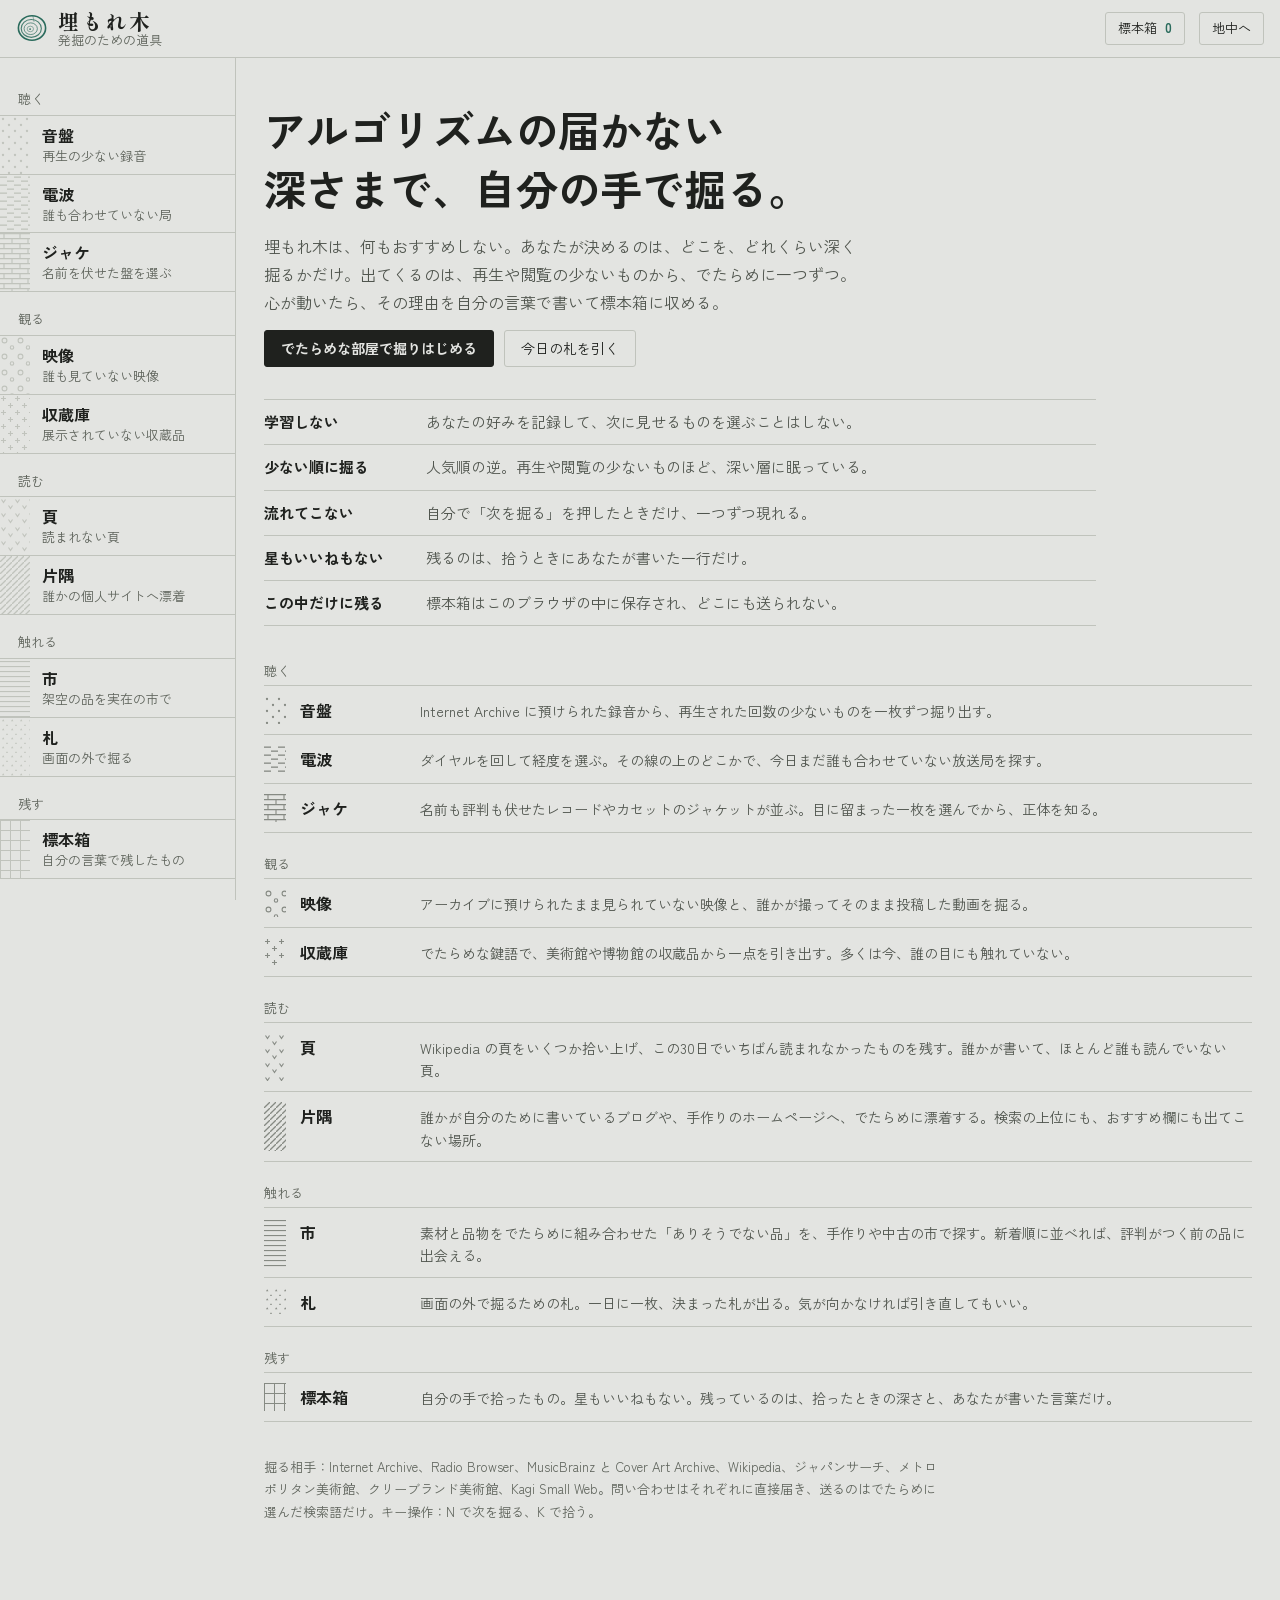
==== commit 78d8d0ce: "読みやすさと押しやすさを整える design-taste-frontend の決まりのうち、道具に当てはまるものだけを取り入れた。  - 小さな注記の灰色を濃くし、地の上で 4.5:1 を下回らないよ" ====
--- a/index.html
+++ b/index.html
@@ -21,7 +21,7 @@
   --line: #c0c3bc;
   --ink: #1f211e;
   --ink-2: #50554e;
-  --ink-3: #7a7f77;
+  --ink-3: #5f645c; /* 小さな注記の色。地の上で 4.5:1 を下回らない */
   --accent: #2a6b5c;
   --accent-ink: #f3f1ea;
   --ochre: #8f5219;
@@ -37,6 +37,13 @@
   --r: 3px;
   --top: 58px;
   color-scheme: light;
+
+  /* 手応えの速さ：触れたら 150ms で応え、離れたら 120ms で戻り、押すと 90ms で沈む。行き過ぎない曲線を一つだけ */
+  --m-in: 150ms;
+  --m-out: 120ms;
+  --m-press: 90ms;
+  --ease: cubic-bezier(.2, .8, .2, 1);
+  --ease-settle: cubic-bezier(.22, 1, .36, 1);
 
   /* 地質図の凡例（mask で使う） */
   --lith-sand: url("data:image/svg+xml,%3Csvg xmlns='http://www.w3.org/2000/svg' width='12' height='12'%3E%3Ccircle cx='3' cy='3' r='1.15'/%3E%3Ccircle cx='9' cy='9' r='1.15'/%3E%3C/svg%3E");
@@ -53,13 +60,13 @@
 @media (prefers-color-scheme: dark) {
   :root:not([data-theme="light"]) {
     --bg: #1b1a17; --panel: #24221e; --panel-2: #2e2b26; --line: #403b34; --ink: #ebe6dc; --ink-2: #b8b0a2;
-    --ink-3: #8c8477; --accent: #80bdab; --accent-ink: #12100d; --ochre: #d9a163; --lamp: #2c2924;
+    --ink-3: #9a9285; --accent: #80bdab; --accent-ink: #12100d; --ochre: #d9a163; --lamp: #2c2924;
     --danger: #e5836b; --needle: #ef7b55; --shadow: 0 0 0; color-scheme: dark;
   }
 }
 :root[data-theme="dark"] {
   --bg: #1b1a17; --panel: #24221e; --panel-2: #2e2b26; --line: #403b34; --ink: #ebe6dc; --ink-2: #b8b0a2;
-  --ink-3: #8c8477; --accent: #80bdab; --accent-ink: #12100d; --ochre: #d9a163; --lamp: #2c2924;
+  --ink-3: #9a9285; --accent: #80bdab; --accent-ink: #12100d; --ochre: #d9a163; --lamp: #2c2924;
   --danger: #e5836b; --needle: #ef7b55; --shadow: 0 0 0; color-scheme: dark;
 }
 
@@ -81,7 +88,7 @@
   margin: 0;
   background: var(--bg);
   color: var(--ink);
-  font: 15px/1.75 var(--f-body);
+  font: 16px/1.75 var(--f-body);
   -webkit-font-smoothing: antialiased;
   text-rendering: optimizeLegibility;
 }
@@ -98,15 +105,14 @@
   display: flex; align-items: center; gap: 14px;
   height: var(--top);
   padding: 0 max(16px, env(safe-area-inset-right, 0px)) 0 max(16px, env(safe-area-inset-left, 0px));
-  background: color-mix(in oklab, var(--bg) 90%, transparent);
-  backdrop-filter: blur(10px);
+  background: var(--bg);
   border-bottom: 1px solid var(--line);
 }
 .brand { display: flex; align-items: center; gap: 10px; color: var(--ink); text-decoration: none; min-width: 0; }
 .brand-mark { width: 32px; height: 32px; color: var(--accent); flex: none; }
 .brand-text { display: grid; line-height: 1.15; min-width: 0; }
 .brand-name { font-family: var(--f-display); font-weight: 800; font-size: 21px; letter-spacing: .12em; }
-.brand-sub { font-size: 11.5px; color: var(--ink-3); white-space: nowrap; overflow: hidden; text-overflow: ellipsis; }
+.brand-sub { font-size: 13px; color: var(--ink-3); white-space: nowrap; overflow: hidden; text-overflow: ellipsis; }
 .topbar-spacer { flex: 1; }
 .box-pill {
   display: inline-flex; align-items: center; gap: 8px; text-decoration: none; color: var(--ink);
@@ -138,7 +144,7 @@
 }
 .strata-group { margin: 0; padding: 0; }
 .strata-label {
-  font-size: 12px; color: var(--ink-3);
+  font-size: 13px; color: var(--ink-3);
   padding: 16px 18px 4px; margin: 0;
 }
 .stratum {
@@ -151,13 +157,13 @@
 .stratum-lith { background: var(--line); -webkit-mask: var(--pat) repeat; mask: var(--pat) repeat; transition: background .15s; }
 .stratum-text { display: grid; padding: 7px 14px 8px 12px; min-width: 0; }
 .stratum-name { font-weight: 700; font-size: 16px; color: var(--ink); line-height: 1.5; }
-.stratum-desc { font-size: 11.5px; color: var(--ink-3); line-height: 1.45; }
+.stratum-desc { font-size: 13px; color: var(--ink-3); line-height: 1.45; }
 .stratum:hover { background: color-mix(in oklab, var(--panel) 60%, transparent); }
 .stratum:hover .stratum-lith { background: var(--ink-3); }
 .stratum[aria-current="page"] { background: var(--panel); }
 .stratum[aria-current="page"] .stratum-lith { background: var(--accent); }
-.stratum-count { font-size: 12px; font-weight: 400; color: var(--accent); }
-.column-foot { padding: 18px 18px 0; font-size: 11px; color: var(--ink-3); line-height: 1.6; }
+.stratum-count { font-size: 13px; font-weight: 400; color: var(--accent); }
+.column-foot { padding: 18px 18px 0; font-size: 13px; color: var(--ink-3); line-height: 1.6; }
 
 /* ---------- 部屋の見出し ---------- */
 .room-head { display: grid; gap: 8px; margin-bottom: 20px; }
@@ -171,7 +177,7 @@
   line-height: 1.35; margin: 0; text-wrap: balance;
 }
 .room-lede { color: var(--ink-2); margin: 0; max-width: 42em; }
-.room-note { font-size: 12.5px; color: var(--ink-3); margin: 6px 0 0; max-width: 46em; }
+.room-note { font-size: 13px; color: var(--ink-3); margin: 6px 0 0; max-width: 46em; }
 
 /* ---------- 操作 ---------- */
 .controls {
@@ -192,7 +198,7 @@
 }
 .vein:hover { border-color: var(--ink-3); color: var(--ink); }
 .vein[aria-checked="true"] { background: var(--ink); color: var(--bg); border-color: var(--ink); }
-.vein-note { margin: 6px 0 0; font-size: 12.5px; color: var(--ink-3); }
+.vein-note { margin: 6px 0 0; font-size: 13px; color: var(--ink-3); }
 
 .depth { display: grid; grid-template-columns: repeat(4, minmax(0, 1fr)); border: 1px solid var(--line); border-radius: var(--r); overflow: hidden; max-width: 560px; }
 .depth-stop {
@@ -205,7 +211,7 @@
 .depth-stop:hover { filter: brightness(1.04); }
 .depth-stop[aria-checked="true"] { box-shadow: inset 0 0 0 2px var(--accent); }
 .depth-name { font-weight: 700; font-size: 13.5px; }
-.depth-max { font-size: 11.5px; color: var(--ink-2); font-variant-numeric: tabular-nums; }
+.depth-max { font-size: 13px; color: var(--ink-2); font-variant-numeric: tabular-nums; }
 
 .field-row { display: flex; flex-wrap: wrap; gap: 8px; align-items: center; }
 .text-input, .select {
@@ -218,7 +224,7 @@
   border-radius: var(--r); padding: 2px 4px 2px 12px; font-size: 13px; max-width: 100%;
 }
 .thread-chip span { overflow: hidden; text-overflow: ellipsis; white-space: nowrap; }
-.thread-chip .link-btn { padding: 0 8px; font-size: 12.5px; white-space: nowrap; }
+.thread-chip .link-btn { padding: 0 8px; font-size: 13px; white-space: nowrap; }
 
 /* ---------- ボタン ---------- */
 .btn {
@@ -227,19 +233,25 @@
   padding: 8px 16px; border-radius: var(--r); cursor: pointer; font-size: 14px; line-height: 1.4;
   text-decoration: none; white-space: nowrap;
 }
-.btn:hover { border-color: var(--ink-3); }
+.btn:hover { border-color: var(--ink-3); background: color-mix(in oklab, var(--bg) 92%, var(--ink)); }
 .btn-dig { background: var(--ink); color: var(--bg); border-color: var(--ink); font-weight: 700; }
-.btn-dig:hover { background: color-mix(in oklab, var(--ink) 86%, var(--accent)); }
+.btn-dig:hover { background: color-mix(in oklab, var(--ink) 84%, var(--bg)); border-color: color-mix(in oklab, var(--ink) 84%, var(--bg)); }
 .btn-primary { background: var(--accent); color: var(--accent-ink); border-color: var(--accent); font-weight: 700; }
+.btn-primary:hover { background: color-mix(in oklab, var(--accent) 84%, var(--bg)); }
 .btn-keep { border-color: var(--accent); color: var(--accent); font-weight: 700; }
 .btn-keep:hover { background: color-mix(in oklab, var(--accent) 10%, transparent); }
 .btn-keep.is-kept { border-style: dashed; font-weight: 500; }
 .btn-ghost { color: var(--ink-2); }
 .btn[disabled] { opacity: .5; cursor: default; }
+.btn[disabled]:hover { border-color: var(--line); background: transparent; }
+.btn-dig[disabled]:hover { background: var(--ink); border-color: var(--ink); }
 .btn-lg { padding: 11px 22px; font-size: 15.5px; }
-.kbd { font-size: 10.5px; border: 1px solid currentColor; border-radius: 3px; padding: 0 4px; line-height: 1.5; opacity: .55; font-weight: 400; }
+.kbd { font-size: 12px; border: 1px solid currentColor; border-radius: 3px; padding: 0 4px; line-height: 1.5; opacity: .55; font-weight: 400; }
 .link-btn { appearance: none; border: 0; background: none; padding: 0; color: var(--accent); cursor: pointer; text-decoration: underline; text-underline-offset: 3px; font-size: inherit; }
 .ext { white-space: nowrap; display: inline-flex; align-items: center; }
+/* キーボードで最初に Tab を押したときだけ出る「本文へ」 */
+.skip-link { position: absolute; left: 12px; top: 10px; z-index: 60; transform: translateY(-160%); background: var(--ink); color: var(--bg); padding: 8px 14px; border-radius: var(--r); font-size: 14px; text-decoration: none; }
+.skip-link:focus-visible { transform: none; }
 .sr-only { position: absolute !important; width: 1px; height: 1px; padding: 0; margin: -1px; overflow: hidden; clip: rect(0 0 0 0); white-space: nowrap; border: 0; }
 .home-title, .room-title, .find-title, .notice-title, .section-title, .spec-title, .fuda-t, .item-name, .metric-poem, .room-lede, .home-lede, .section-lede { word-break: auto-phrase; }
 .chip-link {
@@ -262,8 +274,8 @@
 .find-media { min-width: 0; }
 .find-media img { display: block; width: 100%; height: auto; border-radius: 2px; background: var(--panel-2); }
 .find-media.is-broken { display: grid; place-items: center; min-height: 160px; background: var(--panel-2); border-radius: 2px; }
-.img-missing { color: var(--ink-3); font-size: 12px; }
-.media-caption { font-size: 12px; color: var(--ink-3); margin: 8px 0 0; }
+.img-missing { color: var(--ink-3); font-size: 13px; }
+.media-caption { font-size: 13px; color: var(--ink-3); margin: 8px 0 0; }
 .find-body { min-width: 0; }
 .find-kicker { margin: 0; font-size: 13px; color: var(--ink-2); overflow-wrap: anywhere; }
 .find-title {
@@ -272,17 +284,17 @@
 }
 .find-sub { margin: 0; color: var(--ink-2); font-size: 15px; overflow-wrap: anywhere; }
 .find-meta { display: grid; grid-template-columns: max-content minmax(0, 1fr); gap: 3px 16px; margin: 16px 0 0; font-size: 13.5px; }
-.find-meta dt { color: var(--ink-3); font-size: 12.5px; padding-top: 1px; white-space: nowrap; }
+.find-meta dt { color: var(--ink-3); font-size: 13px; padding-top: 1px; white-space: nowrap; }
 .find-meta dd { margin: 0; overflow-wrap: anywhere; }
 .find-tags { display: flex; flex-wrap: wrap; gap: 5px; margin: 12px 0 0; }
-.tag { font-size: 11.5px; border: 1px solid var(--line); border-radius: 2px; padding: 0 7px; color: var(--ink-2); }
-.find-desc { color: var(--ink-2); font-size: 14px; margin: 14px 0 0; max-width: 44em; overflow-wrap: anywhere; }
+.tag { font-size: 13px; border: 1px solid var(--line); border-radius: 2px; padding: 0 7px; color: var(--ink-2); }
+.find-desc { color: var(--ink-2); font-size: 15px; margin: 14px 0 0; max-width: 44em; overflow-wrap: anywhere; }
 .find-metric { margin-top: 18px; padding-top: 14px; border-top: 1px dashed var(--line); }
 .metric-line { display: flex; align-items: baseline; gap: 4px 12px; flex-wrap: wrap; }
 .metric-value { font-size: 30px; font-weight: 700; color: var(--ochre); font-variant-numeric: tabular-nums; line-height: 1.2; }
 .metric-value small { font-size: 13px; margin-left: 2px; }
-.metric-label { font-size: 12.5px; color: var(--ink-3); }
-.metric-poem { font-size: 14.5px; color: var(--ink-2); margin: 10px 0 0; }
+.metric-label { font-size: 13px; color: var(--ink-3); }
+.metric-poem { font-size: 15px; color: var(--ink-2); margin: 10px 0 0; }
 .gauge { margin-top: 10px; max-width: 440px; }
 .gauge-bar {
   position: relative; height: 8px; border-radius: 4px;
@@ -292,11 +304,11 @@
   position: absolute; top: 50%; width: 14px; height: 14px; margin-left: -7px; transform: translateY(-50%);
   border-radius: 50%; background: var(--ink); border: 3px solid var(--panel); box-shadow: 0 0 0 1px var(--ink);
 }
-.gauge-ticks { position: relative; height: 15px; margin-top: 5px; font-size: 11px; color: var(--ink-3); font-variant-numeric: tabular-nums; }
+.gauge-ticks { position: relative; height: 15px; margin-top: 5px; font-size: 13px; color: var(--ink-3); font-variant-numeric: tabular-nums; }
 .gauge-ticks span { position: absolute; top: 0; transform: translateX(-50%); white-space: nowrap; }
 .gauge-ticks span:first-child { transform: none; }
 .gauge-ticks span:last-child { transform: translateX(-100%); }
-.gauge-ends { display: flex; justify-content: space-between; gap: 12px; font-size: 10.5px; color: var(--ink-3); margin-top: 1px; }
+.gauge-ends { display: flex; justify-content: space-between; gap: 12px; font-size: 13px; color: var(--ink-3); margin-top: 1px; }
 .find-links { display: flex; flex-wrap: wrap; gap: 6px; margin-top: 16px; }
 .find-actions {
   grid-column: 1 / -1; display: flex; flex-wrap: wrap; gap: 10px; align-items: center;
@@ -308,10 +320,10 @@
   border: 2px solid var(--accent); color: var(--accent); border-radius: 3px;
   font-family: var(--f-display); font-weight: 800; font-size: 14px; letter-spacing: .14em;
   padding: 3px 10px; background: color-mix(in oklab, var(--panel) 70%, transparent);
-  animation: stamp .35s cubic-bezier(.2, 1.6, .4, 1);
+  animation: stamp .3s var(--ease-settle);
   pointer-events: none;
 }
-@keyframes stamp { from { transform: rotate(-7deg) scale(1.6); opacity: 0; } to { transform: rotate(-7deg) scale(1); opacity: 1; } }
+@keyframes stamp { from { transform: rotate(-7deg) scale(1.35); opacity: 0; } to { transform: rotate(-7deg) scale(1); opacity: 1; } }
 
 /* 糸をたどる */
 .threads { position: relative; }
@@ -331,14 +343,14 @@
 }
 .thread-opt:hover { background: var(--panel-2); }
 .thread-k { font-size: 13.5px; font-weight: 700; }
-.thread-v { font-size: 12px; color: var(--ink-3); overflow: hidden; text-overflow: ellipsis; white-space: nowrap; }
+.thread-v { font-size: 13px; color: var(--ink-3); overflow: hidden; text-overflow: ellipsis; white-space: nowrap; }
 
 /* 拾う */
 .keep-panel {
   grid-column: 1 / -1; display: grid; gap: 8px;
   background: var(--lamp); border: 1px dashed var(--accent); border-radius: var(--r); padding: 14px 16px;
 }
-.keep-label { font-size: 12px; color: var(--ink-3); letter-spacing: .08em; }
+.keep-label { font-size: 13px; color: var(--ink-3); }
 .keep-panel input[type="text"] {
   font-family: var(--f-hand); font-size: 19px; border: 0; border-bottom: 1px solid var(--ink-3);
   background: transparent; padding: 6px 2px; width: 100%;
@@ -356,14 +368,14 @@
   content: ""; position: absolute; left: -3px; top: -8px; width: 8px; height: 8px; border-radius: 50%;
   background: var(--ochre); animation: drill 1.15s cubic-bezier(.5, 0, .9, .6) infinite;
 }
-@keyframes drill { to { top: 100px; } }
+@keyframes drill { to { transform: translateY(108px); } }
 .digging-text { margin: 0; font-size: 13.5px; }
 .notice {
   border: 1px dashed var(--line); border-radius: 4px; padding: 26px 24px; display: grid; gap: 8px;
   background: color-mix(in oklab, var(--panel) 55%, transparent);
 }
 .notice-title { font-weight: 700; font-size: 18px; margin: 0; }
-.notice-body { margin: 0; color: var(--ink-2); font-size: 14px; max-width: 42em; }
+.notice-body { margin: 0; color: var(--ink-2); font-size: 15px; max-width: 42em; }
 .notice-actions { display: flex; flex-wrap: wrap; gap: 8px; margin-top: 6px; }
 .start-panel {
   border: 1px dashed var(--line); border-radius: 4px; padding: 30px 24px; display: grid; gap: 10px; justify-items: start;
@@ -372,12 +384,12 @@
 
 /* 足跡 */
 .trail { margin-top: 26px; }
-.trail-head { margin: 0; display: flex; gap: 12px; align-items: baseline; font-size: 12.5px; color: var(--ink-2); }
-.trail-head span { font-size: 12px; color: var(--ink-3); }
+.trail-head { margin: 0; display: flex; gap: 12px; align-items: baseline; font-size: 13px; color: var(--ink-2); }
+.trail-head span { font-size: 13px; color: var(--ink-3); }
 .trail-list { display: flex; flex-wrap: wrap; gap: 6px; margin-top: 8px; }
 .trail-item {
   appearance: none; border: 1px solid var(--line); background: transparent; color: var(--ink-2); cursor: pointer;
-  font-size: 12.5px; padding: 2px 10px; border-radius: var(--r); max-width: 20em;
+  font-size: 13px; padding: 2px 10px; border-radius: var(--r); max-width: 20em;
   overflow: hidden; text-overflow: ellipsis; white-space: nowrap;
 }
 .trail-item:hover { border-color: var(--ink-3); color: var(--ink); }
@@ -391,8 +403,8 @@
 .play-btn:hover { background: color-mix(in oklab, var(--ink) 85%, var(--accent)); }
 .play-btn svg { width: 18px; height: 18px; }
 .seek { width: 100%; accent-color: var(--accent); margin: 0; }
-.time { font-size: 12px; color: var(--ink-3); font-variant-numeric: tabular-nums; white-space: nowrap; }
-.player-status { grid-column: 1 / -1; font-size: 12px; color: var(--ink-3); margin: 0; min-height: 1.5em; }
+.time { font-size: 13px; color: var(--ink-3); font-variant-numeric: tabular-nums; white-space: nowrap; }
+.player-status { grid-column: 1 / -1; font-size: 13px; color: var(--ink-3); margin: 0; min-height: 1.5em; }
 .tracks { grid-column: 1 / -1; max-height: 196px; overflow: auto; border-top: 1px solid var(--line); margin-top: 4px; }
 .track {
   appearance: none; display: flex; justify-content: space-between; gap: 12px; width: 100%;
@@ -401,7 +413,7 @@
 }
 .track:hover { color: var(--ink); }
 .track[aria-current="true"] { color: var(--accent); font-weight: 700; }
-.track-len { font-size: 11.5px; font-variant-numeric: tabular-nums; color: var(--ink-3); flex: none; }
+.track-len { font-size: 13px; font-variant-numeric: tabular-nums; color: var(--ink-3); flex: none; }
 
 .disc {
   position: relative; aspect-ratio: 1; width: 100%; border-radius: 50%; overflow: hidden;
@@ -455,7 +467,7 @@
 .dial:focus-visible { outline: 2px solid var(--accent); outline-offset: 2px; }
 .dial-tick { position: absolute; bottom: 24px; width: 1px; background: var(--ink-3); opacity: .7; }
 .dial-tick.is-small { opacity: .35; }
-.dial-deg { position: absolute; bottom: 4px; transform: translateX(-50%); font-size: 10.5px; color: var(--ink-3); white-space: nowrap; }
+.dial-deg { position: absolute; bottom: 4px; transform: translateX(-50%); font-size: 12px; color: var(--ink-3); white-space: nowrap; }
 .dial-deg::before { content: ""; position: absolute; left: 50%; bottom: 16px; width: 1px; height: 6px; background: var(--ink-3); }
 .dial-deg.is-first { transform: none; padding-left: 4px; }
 .dial-deg.is-first::before { left: 0; }
@@ -468,7 +480,7 @@
 .dial-glow { position: absolute; inset: 0; pointer-events: none; background: radial-gradient(ellipse at var(--gx, 50%) 40%, color-mix(in oklab, var(--needle) 22%, transparent), transparent 40%); opacity: 0; transition: opacity .6s; }
 .radio-set.is-on .dial-glow { opacity: 1; }
 .radio-bottom { display: flex; flex-wrap: wrap; gap: 10px 20px; align-items: center; font-size: 13px; color: var(--ink-2); }
-.radio-status { font-size: 12.5px; color: var(--ink-3); }
+.radio-status { font-size: 13px; color: var(--ink-3); }
 .radio-status.is-live { color: var(--accent); }
 .vol { display: inline-flex; align-items: center; gap: 8px; }
 .vol input { width: 120px; accent-color: var(--accent); }
@@ -476,10 +488,10 @@
 .station-mark img { width: 62%; height: 62%; object-fit: contain; }
 .station-mark .station-initial { font-family: var(--f-display); font-weight: 800; font-size: 64px; color: var(--ink-3); }
 .signal { display: flex; gap: 3px; align-items: flex-end; height: 20px; margin-top: 10px; }
-.signal i { width: 4px; background: var(--accent); border-radius: 1px; animation: sig 1s ease-in-out infinite alternate; }
+.signal i { width: 4px; height: 20px; background: var(--accent); border-radius: 1px; transform-origin: 50% 100%; animation: sig 1s ease-in-out infinite alternate; }
 .signal i:nth-child(2) { animation-delay: .2s; } .signal i:nth-child(3) { animation-delay: .4s; } .signal i:nth-child(4) { animation-delay: .1s; } .signal i:nth-child(5) { animation-delay: .3s; }
-@keyframes sig { from { height: 4px; } to { height: 20px; } }
-.signal.is-idle i { animation: none; height: 3px; background: var(--line); }
+@keyframes sig { from { transform: scaleY(.2); } to { transform: scaleY(1); } }
+.signal.is-idle i { animation: none; transform: scaleY(.15); background: var(--line); }
 
 /* ---------- ジャケ ---------- */
 .crate { display: grid; grid-template-columns: repeat(auto-fill, minmax(150px, 1fr)); gap: 16px; }
@@ -487,10 +499,10 @@
   appearance: none; border: 0; padding: 0; aspect-ratio: 1; cursor: pointer; position: relative; overflow: hidden;
   background: var(--panel-2); border-radius: 2px;
   box-shadow: 0 1px 0 var(--line), 0 10px 18px -12px rgb(var(--shadow) / .6);
-  transition: transform .18s ease, box-shadow .18s ease, opacity .3s;
+  transition: transform var(--m-out) var(--ease), box-shadow var(--m-out) var(--ease), opacity .3s;
 }
 .sleeve img { width: 100%; height: 100%; object-fit: cover; display: block; }
-.sleeve:hover, .sleeve:focus-visible { transform: translateY(-4px); box-shadow: 0 1px 0 var(--line), 0 18px 26px -14px rgb(var(--shadow) / .7); }
+.sleeve:hover, .sleeve:focus-visible { transform: translateY(-2px); box-shadow: 0 1px 0 var(--line), 0 14px 24px -14px rgb(var(--shadow) / .7); transition-duration: 180ms, 180ms, .3s; }
 .sleeve.is-dim { opacity: .28; }
 .sleeve.is-chosen { box-shadow: 0 0 0 3px var(--accent); }
 .crate-msg { font-size: 13px; color: var(--ink-3); margin: 0 0 12px; }
@@ -512,7 +524,7 @@
 .spark { display: flex; align-items: flex-end; gap: 2px; height: 34px; margin-top: 12px; }
 .spark i { flex: 1; background: var(--ochre); opacity: .75; min-height: 1px; border-radius: 1px 1px 0 0; }
 .spark i.is-zero { background: var(--line); opacity: 1; }
-.spark-cap { display: flex; justify-content: space-between; font-size: 11px; color: var(--ink-3); margin-top: 3px; }
+.spark-cap { display: flex; justify-content: space-between; font-size: 13px; color: var(--ink-3); margin-top: 3px; }
 
 /* ---------- 片隅 ---------- */
 /* 一覧の行（片隅の漂着口・市の市場）。枠のカードを並べず、名前と説明を一行にする */
@@ -521,11 +533,11 @@
   display: grid; grid-template-columns: minmax(9em, 15em) minmax(0, 1fr); gap: 2px 18px; align-items: baseline;
   padding: 11px 4px; border-bottom: 1px solid var(--line); text-decoration: none; color: var(--ink);
 }
-.portal-name, .market-link > span { font-weight: 700; color: var(--accent); }
-.portal:hover .portal-name, .market-link:hover > span { text-decoration: underline; text-underline-offset: 3px; }
-.portal-desc, .market-link small { font-size: 13px; color: var(--ink-2); }
+.portal-name, .market-link > span { font-weight: 700; color: var(--accent); justify-self: start; background: linear-gradient(currentColor, currentColor) no-repeat right 0 bottom 0 / 0% 1px; transition: background-size var(--m-out) var(--ease), color var(--m-out) var(--ease); }
+:is(.portal:hover, .portal:focus-visible) .portal-name, :is(.market-link:hover, .market-link:focus-visible) > span { background-size: 100% 1px; background-position: left 0 bottom 0; transition-duration: var(--m-in); }
+.portal-desc, .market-link small { font-size: 14px; color: var(--ink-2); }
 .section-title { font-weight: 700; font-size: 19px; margin: 34px 0 6px; }
-.section-lede { margin: 0 0 4px; font-size: 13.5px; color: var(--ink-2); max-width: 44em; }
+.section-lede { margin: 0 0 4px; font-size: 14px; color: var(--ink-2); max-width: 44em; }
 
 /* ---------- 市 ---------- */
 .item-name {
@@ -551,10 +563,10 @@
 .fuda::before {
   content: ""; position: absolute; inset: 10px; border: 1px solid var(--line); border-radius: 4px; pointer-events: none;
 }
-.fuda-k { font-size: 12.5px; color: var(--ink-3); margin: 0; }
+.fuda-k { font-size: 13px; color: var(--ink-3); margin: 0; }
 .fuda-t { font-family: var(--f-display); font-weight: 800; font-size: clamp(26px, 3.4vw, 36px); line-height: 1.35; margin: 0; writing-mode: vertical-rl; justify-self: end; max-height: 100%; letter-spacing: .12em; }
 .fuda-b { font-size: 15px; line-height: 1.85; margin: 0; }
-.fuda-date { font-size: 12px; color: var(--ink-3); margin: 0; }
+.fuda-date { font-size: 13px; color: var(--ink-3); margin: 0; }
 .walk { display: grid; gap: 12px; }
 .walk-steps { list-style: none; margin: 0; padding: 0; display: grid; gap: 0; counter-reset: step; }
 .walk-steps li {
@@ -579,22 +591,22 @@
 .spec-img img { width: 100%; height: 100%; object-fit: cover; display: block; }
 .spec-img .lith-fill { position: absolute; inset: 0; background: var(--line); -webkit-mask: var(--pat) repeat; mask: var(--pat) repeat; }
 .spec-body { padding: 12px 14px 14px; display: grid; gap: 4px; align-content: start; min-width: 0; }
-.spec-no { font-size: 12px; color: var(--ink-3); display: flex; justify-content: space-between; gap: 8px; }
+.spec-no { font-size: 13px; color: var(--ink-3); display: flex; justify-content: space-between; gap: 8px; }
 .spec-title { font-family: var(--f-display); font-weight: 700; font-size: 16px; line-height: 1.4; margin: 0; overflow-wrap: anywhere; }
-.spec-sub { font-size: 12.5px; color: var(--ink-2); margin: 0; overflow-wrap: anywhere; }
+.spec-sub { font-size: 13px; color: var(--ink-2); margin: 0; overflow-wrap: anywhere; }
 .spec-note { font-family: var(--f-hand); font-size: 16.5px; line-height: 1.6; color: var(--ink); margin: 6px 0 0; padding-top: 6px; border-top: 1px dashed var(--line); overflow-wrap: anywhere; }
 .spec-note.is-empty { color: var(--ink-3); font-size: 13px; font-family: var(--f-body); }
-.spec-metric { font-size: 12px; color: var(--ochre); margin: 0; }
-.spec-actions { display: flex; flex-wrap: wrap; gap: 4px 12px; margin-top: 8px; font-size: 12.5px; }
-.spec-actions a, .spec-actions button { font-size: 12.5px; }
+.spec-metric { font-size: 13px; color: var(--ochre); margin: 0; }
+.spec-actions { display: flex; flex-wrap: wrap; gap: 4px 12px; margin-top: 8px; font-size: 13px; }
+.spec-actions a, .spec-actions button { font-size: 13px; }
 .spec-edit { display: grid; gap: 6px; margin-top: 6px; }
 .spec-edit textarea { font-family: var(--f-hand); font-size: 16px; border: 1px solid var(--line); background: var(--lamp); border-radius: 3px; padding: 6px 8px; resize: vertical; min-height: 64px; }
 .words { display: flex; flex-wrap: wrap; gap: 6px 8px; margin: 8px 0 0; padding: 0; list-style: none; }
 .words li { font-family: var(--f-hand); border-bottom: 1px solid var(--line); padding: 0 2px; }
-.words li small { color: var(--ink-3); font-size: 11px; margin-left: 4px; }
+.words li small { color: var(--ink-3); font-size: 13px; margin-left: 4px; }
 .box-aside { margin-top: 34px; padding-top: 18px; border-top: 1px solid var(--line); display: grid; grid-template-columns: repeat(auto-fit, minmax(260px, 1fr)); gap: 24px; }
 .box-aside h3 { font-weight: 700; font-size: 16px; margin: 0; }
-.box-aside p { font-size: 13px; color: var(--ink-2); margin: 4px 0 0; }
+.box-aside p { font-size: 14px; color: var(--ink-2); margin: 4px 0 0; }
 .empty-box { grid-column: 1 / -1; border: 1px dashed var(--line); border-radius: var(--r); padding: 34px 24px; display: grid; gap: 8px; justify-items: start; }
 .empty-box p { margin: 0; color: var(--ink-2); }
 
@@ -606,19 +618,56 @@
 .promises { display: grid; margin: 6px 0 0; max-width: 52em; border-top: 1px solid var(--line); }
 .promise { display: grid; grid-template-columns: 9em minmax(0, 1fr); gap: 2px 18px; align-items: baseline; padding: 9px 0; border-bottom: 1px solid var(--line); }
 .promise b { font-size: 15px; font-weight: 700; }
-.promise span { font-size: 14px; color: var(--ink-2); }
+.promise span { font-size: 15px; color: var(--ink-2); }
 .home-strata { display: grid; gap: 20px; margin-top: 34px; }
-.home-group-label { font-size: 12.5px; color: var(--ink-3); margin: 0 0 2px; }
+.home-group-label { font-size: 13px; color: var(--ink-3); margin: 0 0 2px; }
 .home-rooms { display: grid; border-top: 1px solid var(--line); }
 .home-room { display: grid; grid-template-columns: 22px minmax(0, 1fr); gap: 14px; text-decoration: none; color: var(--ink); border-bottom: 1px solid var(--line); }
 .home-room .stratum-lith { background: var(--ink-3); opacity: .7; margin: 10px 0; }
 .home-room:hover .stratum-lith { background: var(--accent); opacity: 1; }
 .home-room-text { display: grid; grid-template-columns: 6.5em minmax(0, 1fr); gap: 2px 16px; align-items: baseline; padding: 10px 0; }
-.home-room-name { font-weight: 700; font-size: 16px; }
-.home-room:hover .home-room-name { color: var(--accent); text-decoration: underline; text-underline-offset: 3px; }
-.home-room-desc { font-size: 13.5px; color: var(--ink-2); line-height: 1.6; }
-.home-foot { margin-top: 34px; font-size: 12px; color: var(--ink-3); max-width: 52em; }
+.home-room-name { font-weight: 700; font-size: 16px; justify-self: start; background: linear-gradient(currentColor, currentColor) no-repeat right 0 bottom 0 / 0% 1px; transition: background-size var(--m-out) var(--ease), color var(--m-out) var(--ease); }
+:is(.home-room:hover, .home-room:focus-visible) .home-room-name { color: var(--accent); background-size: 100% 1px; background-position: left 0 bottom 0; transition-duration: var(--m-in); }
+.home-room-desc { font-size: 14px; color: var(--ink-2); line-height: 1.6; }
+.home-foot { margin-top: 34px; font-size: 13px; color: var(--ink-3); max-width: 52em; }
 .home-foot a { color: inherit; }
+
+/* ---------- 再生中の帯（画面の下に固定） ---------- */
+.np {
+  position: fixed; z-index: 45; left: 0; right: 0; bottom: 0;
+  background: var(--panel); border-top: 1px solid var(--line);
+  padding: 0 max(16px, env(safe-area-inset-right, 0px)) env(safe-area-inset-bottom, 0px) max(16px, env(safe-area-inset-left, 0px));
+  box-shadow: 0 -12px 24px -20px rgb(var(--shadow) / .6);
+}
+.np-progress { position: absolute; left: 0; top: -1px; height: 2px; width: 100%; background: var(--accent); transform: scaleX(0); transform-origin: 0 50%; transition: transform .25s linear; }
+.np.is-live .np-progress { display: none; }
+.np-inner { display: flex; align-items: center; gap: 12px; min-height: 62px; }
+.np-toggle {
+  width: 40px; height: 40px; flex: none; border: 0; border-radius: 50%; cursor: pointer;
+  background: var(--ink); color: var(--bg); display: grid; place-items: center;
+}
+.np-toggle:hover { background: color-mix(in oklab, var(--ink) 85%, var(--accent)); }
+.np-toggle svg { width: 16px; height: 16px; }
+.np-text {
+  appearance: none; border: 0; background: transparent; color: var(--ink); cursor: pointer;
+  flex: 1; min-width: 0; display: grid; gap: 1px; padding: 6px 0; text-align: left;
+}
+.np-line1 { display: flex; align-items: center; gap: 8px; min-width: 0; }
+.np-lith { width: 22px; height: 10px; }
+.np-room { flex: none; font-size: 13px; color: var(--ink-3); }
+.np-title { min-width: 0; font-weight: 700; font-size: 14.5px; overflow: hidden; text-overflow: ellipsis; white-space: nowrap; }
+.np-sub { font-size: 13px; color: var(--ink-2); overflow: hidden; text-overflow: ellipsis; white-space: nowrap; }
+.np-title { background: linear-gradient(currentColor, currentColor) no-repeat right 0 bottom 0 / 0% 1px; transition: background-size var(--m-out) var(--ease), color var(--m-out) var(--ease); }
+:is(.np-text:hover, .np-text:focus-visible) .np-title { background-size: 100% 1px; background-position: left 0 bottom 0; transition-duration: var(--m-in); }
+.np-stop {
+  flex: none; appearance: none; border: 1px solid var(--line); background: transparent; color: var(--ink-2);
+  border-radius: var(--r); padding: 5px 12px; font-size: 13px; cursor: pointer;
+}
+.np-stop:hover { border-color: var(--ink-3); color: var(--ink); }
+/* 帯が出ているあいだは、ページの最後や知らせが帯に隠れないようにする */
+body.has-np .stage-wrap { padding-bottom: 150px; }
+body.has-np .column { padding-bottom: 90px; }
+body.has-np .toasts { bottom: calc(76px + env(safe-area-inset-bottom, 0px)); }
 
 /* ---------- 知らせ ---------- */
 .toasts { position: fixed; z-index: 50; left: 50%; bottom: max(18px, env(safe-area-inset-bottom, 0px)); transform: translateX(-50%); display: grid; gap: 8px; width: min(92vw, 460px); pointer-events: none; }
@@ -658,16 +707,49 @@
   .stamp { top: 10px; right: 10px; font-size: 12px; }
   .box-tools .text-input { flex: 1 1 100%; }
   .depth-stop { padding: 6px 7px 7px; }
-  .depth-max { font-size: 10px; letter-spacing: -.02em; }
+  .depth-max { line-height: 1.35; }
   .crate { grid-template-columns: repeat(2, minmax(0, 1fr)); gap: 10px; }
   .portal, .market-link, .promise, .home-room-text { grid-template-columns: minmax(0, 1fr); }
+}
+/* 深度は 13px の字が一行に収まる幅を保つ。四つ並べると狭すぎる画面では、2×2 に組む（浅→深は左上から右下へ） */
+@media (max-width: 520px) {
+  .depth { grid-template-columns: repeat(2, minmax(0, 1fr)); }
+  .depth-stop { padding: 8px 12px 9px; }
+  .depth-stop:nth-child(odd) { border-left: 0; }
+  .depth-stop:nth-child(n+3) { border-top: 1px solid var(--line); }
 }
 @media (max-width: 420px) {
   .theme-btn { padding: 4px 9px; }
   .box-pill { padding: 4px 10px; }
 }
 
+/* ---------- 指で押す画面 ---------- */
+/* 指で触る画面では、押せるものを 44px より低くしない。並んだもの同士も 8px あける */
+@media (pointer: coarse) {
+  .btn, .vein, .chip-link, .trail-item, .np-stop, .theme-btn, .box-pill, .subtab, .thread-opt, .track, .thread-chip .link-btn { min-height: 44px; }
+  .thread-opt { align-content: center; }
+  .track { align-items: center; }
+  .np-toggle { width: 44px; height: 44px; }
+  .brand { min-height: 44px; }
+  .stratum-text { min-height: 44px; align-content: center; }
+  .veins, .trail-list, .find-links, .dice-row, .keep-row, .notice-actions, .box-tools, .radio-buttons, .spec-actions { gap: 8px; }
+}
+
+/* ---------- 手応え ---------- */
+/* 押せるものは、触れると色が一段動き、押すと 1px 沈む。動かすのは色と transform だけ。
+   ボタンだけはマウスを乗せると 1px 浮く（指の画面では浮かない） */
+.btn, .vein, .chip-link, .trail-item, .np-stop, .theme-btn, .box-pill, .play-btn, .np-toggle, .power {
+  transition: background-color var(--m-out) var(--ease), color var(--m-out) var(--ease), border-color var(--m-out) var(--ease), transform var(--m-press) var(--ease);
+}
+:is(.btn, .vein, .chip-link, .trail-item, .np-stop, .theme-btn, .box-pill, .play-btn, .np-toggle, .power):hover { transition-duration: var(--m-in), var(--m-in), var(--m-in), var(--m-press); }
+@media (hover: hover) and (pointer: fine) {
+  .btn:not([disabled]):hover { transform: translateY(-1px); }
+}
+:is(.btn, .vein, .chip-link, .trail-item, .np-stop, .theme-btn, .box-pill):not([disabled]):active { transform: translateY(1px) scale(.985); }
+:is(.play-btn, .np-toggle):active { transform: scale(.94); }
+
 @media (prefers-reduced-motion: reduce) {
+  :is(.btn, .vein, .chip-link, .trail-item, .np-stop, .theme-btn, .box-pill, .play-btn, .np-toggle, .sleeve):is(:hover, :active, :focus-visible) { transform: none !important; }
   *, *::before, *::after { animation-duration: .001ms !important; animation-iteration-count: 1 !important; transition: none !important; }
   .disc.is-spinning { animation: none; }
 }
@@ -696,6 +778,7 @@
 </head>
 <body>
 <header class="topbar">
+  <a class="skip-link" href="#main" id="skip-link">本文へ</a>
   <a class="brand" href="#home">
     <svg class="brand-mark" viewBox="0 0 40 40" aria-hidden="true">
       <g fill="none" stroke="currentColor">
@@ -1127,6 +1210,106 @@
     U.emit("media-play", e.target);
   }, true);
 
+  /* ---------- 再生中の帯：どの部屋にいても画面の下に出る ----------
+     部屋の側は U.nowPlaying.tag(要素, {title, sub, room, art, stop}) で名前を書き添えるだけ。
+     名前のついた音や映像が鳴りはじめると帯が出て、止めるか鳴り終わるまで残る。 */
+  const NP_PLAY = '<svg viewBox="0 0 20 20" aria-hidden="true"><path d="M5 3.5v13l11-6.5z" fill="currentColor"/></svg>';
+  const NP_PAUSE = '<svg viewBox="0 0 20 20" aria-hidden="true"><path d="M4.5 3.5h4v13h-4zM11.5 3.5h4v13h-4z" fill="currentColor"/></svg>';
+  let npCur = null;
+  const npProg = U.h("span", { class: "np-progress", "aria-hidden": "true" });
+  const npToggle = U.h("button", { type: "button", class: "np-toggle" });
+  const npChip = U.h("span", { class: "lith-chip np-lith", "aria-hidden": "true" });
+  const npRoom = U.h("span", { class: "np-room" });
+  const npTitle = U.h("span", { class: "np-title" });
+  const npSub = U.h("span", { class: "np-sub" });
+  const npGo = U.h("button", { type: "button", class: "np-text", title: "この部屋へ移る" },
+    U.h("span", { class: "np-line1" }, npChip, npRoom, npTitle), npSub);
+  const npStopBtn = U.h("button", { type: "button", class: "np-stop" }, "止める");
+  const npBar = U.h("div", { class: "np", role: "region", "aria-label": "再生中", hidden: true },
+    npProg, U.h("div", { class: "np-inner" }, npToggle, npGo, npStopBtn));
+  document.body.append(npBar);
+
+  const npLive = (m) => !(isFinite(m.duration) && m.duration > 0);
+  function npProgress() {
+    if (!npCur) return;
+    npBar.classList.toggle("is-live", npLive(npCur));
+    npProg.style.transform = "scaleX(" + (npLive(npCur) ? 0 : Math.min(1, npCur.currentTime / npCur.duration)) + ")";
+  }
+  function npRender() {
+    const m = npCur;
+    npBar.hidden = !m;
+    document.body.classList.toggle("has-np", !!m);
+    if (!m) return;
+    const info = m._np || {};
+    const room = U.rooms.find((r) => r.id === info.room);
+    npChip.setAttribute("data-lith", room ? room.lith : "grid");
+    npRoom.textContent = room ? room.name : "";
+    npTitle.textContent = info.title || "（題名なし）";
+    const state = m.paused ? "一時停止中" : m.readyState < 3 ? "読み込み中…" : npLive(m) ? "受信中" : "";
+    npSub.textContent = [state, info.sub].filter(Boolean).join("　");
+    npToggle.innerHTML = m.paused ? NP_PLAY : NP_PAUSE;
+    npToggle.setAttribute("aria-label", m.paused ? "再生" : "一時停止");
+    npProgress();
+  }
+  /* スマホのロック画面や通知にも、同じ名前と操作を出す */
+  function npSession() {
+    if (!("mediaSession" in navigator)) return;
+    try {
+      if (!npCur) { navigator.mediaSession.metadata = null; return; }
+      const info = npCur._np || {};
+      navigator.mediaSession.metadata = new MediaMetadata({ title: info.title || "", artist: info.sub || "", album: "埋もれ木", artwork: info.art ? [{ src: info.art }] : [] });
+      navigator.mediaSession.setActionHandler("play", () => { if (npCur) npCur.play().catch(() => {}); });
+      navigator.mediaSession.setActionHandler("pause", () => { if (npCur) npCur.pause(); });
+      navigator.mediaSession.setActionHandler("stop", () => npStop());
+    } catch (e) { /* 対応していないブラウザでは何もしない */ }
+  }
+  function npClear(m) {
+    if (m && m !== npCur) return;
+    npCur = null;
+    npRender();
+    npSession();
+  }
+  function npStop() {
+    const m = npCur;
+    if (!m) return;
+    if (m._np && typeof m._np.stop === "function") m._np.stop();
+    else m.pause();
+    npClear(m);
+  }
+  npToggle.addEventListener("click", () => {
+    if (!npCur) return;
+    if (npCur.paused) npCur.play().catch(() => {});
+    else npCur.pause();
+  });
+  npGo.addEventListener("click", () => { const r = npCur && npCur._np && npCur._np.room; if (r && U.go) U.go(r); });
+  npStopBtn.addEventListener("click", npStop);
+
+  /* 聞き耳は要素そのものにつける。次を掘って古い再生器がページから外されると、
+     その知らせは document まで届かないため（外された再生器はブラウザが止める）。 */
+  function npBind(m) {
+    if (m._npBound) return;
+    m._npBound = true;
+    m.addEventListener("play", () => { npCur = m; npRender(); npSession(); });
+    ["pause", "playing", "waiting", "loadedmetadata"].forEach((type) => m.addEventListener(type, () => {
+      if (m !== npCur) return;
+      npRender();
+      /* 電源を切って音源が外された、または再生器ごとページから外されたら、帯も閉じる */
+      if (type === "pause") setTimeout(() => { if (npCur === m && m.paused && (!m.getAttribute("src") || !m.isConnected)) npClear(m); }, 0);
+    }));
+    m.addEventListener("timeupdate", () => { if (m === npCur) npProgress(); });
+    m.addEventListener("ended", () => { setTimeout(() => { if (npCur === m && m.paused) npClear(m); }, 500); });
+    m.addEventListener("error", () => { setTimeout(() => { if (npCur === m && (m.error || m.paused)) npClear(m); }, 1500); });
+  }
+
+  U.nowPlaying = {
+    tag(media, info) {
+      media._np = Object.assign({}, media._np, info);
+      npBind(media);
+      if (media === npCur) { npRender(); npSession(); }
+    },
+    clear: npClear
+  };
+
   /* ---------- 部品：外へのリンク ---------- */
   U.ext = (label, url, cls) => U.h("a", { class: cls || "ext", href: url, target: "_blank", rel: "noopener noreferrer" }, label, U.h("span", { class: "sr-only" }, "（新しいタブで開く）"));
 
@@ -1153,7 +1336,33 @@
     return wrap;
   };
 
-  /* ---------- 部品：深度 ---------- */
+  /* ---------- 部品：深度 ----------
+     深度は上限ではなく「帯」。浅層なら中層の上限より上だけを掘り、それより深い層には入らない。
+     帯は { min, max } で、min より多く max 以下（どちらも null なら、その側に限りなし）。 */
+  U.DEPTH_NAMES = ["浅層", "中層", "深層", "最深部"];
+  U.depthBands = (maxes) => maxes.map((max, i) => ({ label: U.DEPTH_NAMES[i], max, min: i + 1 < maxes.length ? maxes[i + 1] : null }));
+  U.inBand = (n, b) => (b.min == null || n > b.min) && (b.max == null || n <= b.max);
+  U.bandText = (b, unit) => {
+    /* 数と単位のあいだに見えない「つなぎ」を入れて、狭い画面でも「回」だけが次の行に落ちないようにする */
+    const u = unit ? "⁠" + unit : "";
+    if (b.max == null) return b.min == null ? "制限なし" : U.num(b.min + 1) + u + "以上";
+    if (b.min == null) return b.max === 0 ? "0" + u : U.num(b.max) + u + "以下";
+    if (b.min + 1 === b.max) return U.num(b.max) + u;
+    return U.num(b.min + 1) + "〜" + U.num(b.max) + u;
+  };
+  /* 選んだ帯 → それより浅い帯 → 浅層より上、の順に掘る。深いほうへは下りない。
+     糸をたどっているときだけは、最後に深さを問わずに掘る（糸の先が途切れないように） */
+  U.depthSteps = (levels, i, loose) => {
+    const steps = [];
+    for (let d = i; d >= 0; d--) steps.push({ band: levels[d], note: d === i ? "" : levels[i].label + "には何も埋まっていなかったので、" + levels[d].label + "から掘り出した。" });
+    if (levels[0].max != null) steps.push({ band: { min: levels[0].max, max: null }, note: (i === 0 ? "浅層には" : levels[i].label + "から浅層までには") + "何も埋まっていなかったので、浅層より上から掘り出した。" });
+    if (loose) steps.push({ band: { min: null, max: null }, note: "糸の先には" + levels[i].label + "より浅いものがなかったので、深さを問わずに掘り出した。" });
+    return steps;
+  };
+  /* Internet Archive の検索に足す、ダウンロード数の帯 */
+  U.bandQuery = (field, b) => (b.min == null && b.max == null) ? ""
+    : " AND " + field + ":[" + (b.min == null ? 0 : b.min + 1) + " TO " + (b.max == null ? 1000000000 : b.max) + "]";
+
   U.depth = function ({ levels, value, onChange, unit, label }) {
     const wrap = U.h("div", { class: "control" });
     const track = U.h("div", { class: "depth", role: "radiogroup", "aria-label": label || "深度" });
@@ -1164,7 +1373,7 @@
         type: "button", class: "depth-stop", role: "radio", style: { "--i": i },
         "aria-checked": String(i === value),
         on: { click: () => { if (i === value) return; set(i); onChange(i); } }
-      }, U.h("span", { class: "depth-name" }, lv.label), U.h("span", { class: "depth-max" }, lv.text || (lv.max == null ? "制限なし" : (lv.prefix || "") + U.num(lv.max) + (unit || "") + "以下"))));
+      }, U.h("span", { class: "depth-name" }, lv.label), U.h("span", { class: "depth-max" }, lv.text || U.bandText(lv, unit))));
       track.append(...buttons);
     }
     function set(i) { value = i; buttons.forEach((b, j) => b.setAttribute("aria-checked", String(j === i))); }
@@ -1557,6 +1766,12 @@
     }
     function load(i, autoplay) {
       idx = i; loaded = true;
+      /* 画面の下の「再生中」の帯に出す名前（曲が複数あれば何曲目かも） */
+      if (U.nowPlaying) U.nowPlaying.tag(audio, {
+        room: "audio", art: image || "",
+        title: (label && label.title) || tracks[i].title,
+        sub: [tracks.length > 1 ? (i + 1) + "/" + tracks.length + " " + tracks[i].title : "", label && label.sub].filter(Boolean).join("／")
+      });
       audio.src = tracks[i].url;
       seek.value = "0";
       mark();
@@ -1603,8 +1818,8 @@
     { id: "folk", label: "音の図書館", note: "誰でも音を預けられる棚。玉石混交。", q: "collection:folksoundomy", levels: [1000, 100, 20, 3] },
     { id: "jp", label: "日本語の音", note: "日本語で語られ、歌われた録音。", q: "mediatype:audio AND language:(jpn OR japanese OR Japanese)", levels: [1000, 100, 30, 5] }
   ];
-  const DEPTH_NAMES = ["浅層", "中層", "深層", "最深部"];
-  const levelsOf = (vein) => vein.levels.map((max, i) => ({ label: DEPTH_NAMES[i], max }));
+  const DEPTH_NAMES = U.DEPTH_NAMES;
+  const levelsOf = (vein) => U.depthBands(vein.levels);
 
   const AUDIO_FORMATS = ["VBR MP3", "128Kbps MP3", "MP3", "64Kbps MP3", "Ogg Vorbis", "Opus", "Flac", "24bit Flac", "WAVE"];
   function pickTracks(files, vein) {
@@ -1706,9 +1921,8 @@
         dig: async (arg, stale) => {
           const vein = veinOf();
           const base = st.thread ? "mediatype:audio AND " + st.thread.q : vein.q;
-          for (let di = st.depth; di >= -1; di--) {
-            const max = di >= 0 ? vein.levels[di] : null;
-            const q = base + (max != null ? " AND downloads:[0 TO " + max + "]" : "") + " AND NOT title:(iptv OR m3u OR tiktok)";
+          for (const step of U.depthSteps(levelsOf(vein), st.depth, !!st.thread)) {
+            const q = base + U.bandQuery("downloads", step.band) + " AND NOT title:(iptv OR m3u OR tiktok)";
             for (let attempt = 0; attempt < 2; attempt++) {
               const { n, docs } = await iaRandomDocs(q, st.thread ? "" : vein.prefix);
               if (stale()) return null;
@@ -1718,9 +1932,7 @@
                 const find = await buildFind(doc, vein, st);
                 if (stale()) return null;
                 if (find) {
-                  if (di !== st.depth) find.extra = U.h("p", { class: "room-note" }, di >= 0
-                    ? DEPTH_NAMES[st.depth] + "には何も埋まっていなかったので、" + DEPTH_NAMES[di] + "から掘り出した。"
-                    : "どの深さにも見つからなかったので、深さを問わずに掘り出した。");
+                  if (step.note) find.extra = U.h("p", { class: "room-note" }, step.note);
                   return find;
                 }
               }
@@ -1765,10 +1977,11 @@
     { id: "any", label: "どこでもない", note: "国も経度も問わず、世界中からでたらめに。" }
   ];
   const LEVELS = [
-    { label: "浅層", max: null, text: "制限なし" },
-    { label: "中層", max: 30, text: "今日30人まで" },
-    { label: "深層", max: 5, text: "今日5人まで" },
-    { label: "最深部", max: 0, text: "今日まだ誰も" }
+    /* ⁠ は数と「人」を離さないための見えないつなぎ */
+    { label: "浅層", min: 30, max: null, text: "今日31⁠人以上" },
+    { label: "中層", min: 5, max: 30, text: "今日6〜30⁠人" },
+    { label: "深層", min: 0, max: 5, text: "今日1〜5⁠人" },
+    { label: "最深部", min: null, max: 0, text: "今日まだ誰も" }
   ];
   const playable = (s) => s && s.url_resolved && /^https?:/i.test(s.url_resolved) && !s.hls && !/\.(m3u8?|pls|asx|xspf)(\?|$)/i.test(s.url_resolved)
     && (location.protocol !== "https:" || /^https:/i.test(s.url_resolved));
@@ -1955,6 +2168,7 @@
           dg.cancel();
           stream.pause();
           stream.removeAttribute("src");
+          if (U.nowPlaying) U.nowPlaying.clear(stream);
           stat.stop();
           status("電源が切れている");
           U.$$(".signal", stage).forEach((s) => s.classList.add("is-idle"));
@@ -1982,13 +2196,22 @@
         byCountry.set(key, list);
         return list;
       }
+      /* 選んだ深さの帯にいる局から。帯に局がなければ、帯より浅い（よく聴かれている）局のうち
+         帯にいちばん近いものへ。帯より深い局には入らない。ただし糸をたどっているときだけは、
+         浅いほうにも何もなければ、帯のすぐ下の局を選ぶ（糸の先が途切れないように） */
       function chooseFrom(list) {
-        const max = LEVELS[st.depth].max;
+        const lv = LEVELS[st.depth];
         const fresh = list.filter((s) => !st.tried.has(s.stationuuid));
         const pool = fresh.length ? fresh : list;
-        const deep = max == null ? pool : pool.filter((s) => s.clickcount <= max);
-        if (deep.length) return { list: U.shuffle(deep), relaxed: false };
-        return { list: pool.slice().sort((a, b) => a.clickcount - b.clickcount).slice(0, 6), relaxed: true };
+        const inBand = pool.filter((s) => U.inBand(s.clickcount, lv));
+        if (inBand.length) return { list: U.shuffle(inBand), relaxed: null };
+        const above = lv.max == null ? [] : pool.filter((s) => s.clickcount > lv.max).sort((a, b) => a.clickcount - b.clickcount);
+        if (above.length) return { list: above.slice(0, 6), relaxed: "up" };
+        if (st.thread && lv.min != null) {
+          const below = pool.filter((s) => s.clickcount <= lv.min).sort((a, b) => b.clickcount - a.clickcount);
+          if (below.length) return { list: below.slice(0, 6), relaxed: "down" };
+        }
+        return { list: [], relaxed: null, bandEmpty: pool.length > 0 };
       }
       async function candidates() {
         if (st.thread && st.thread.kind === "country") {
@@ -2004,11 +2227,16 @@
         }
         let near = nearList(st.lon);
         if (!near.length) near = countries.slice().sort((a, b) => lonDiff(a.lon, st.lon) - lonDiff(b.lon, st.lon)).slice(0, 3);
+        /* 経線の上の国を順に見て、選んだ深さの局がある国を先に使う */
+        let fallback = null;
         for (const c of U.shuffle(near).slice(0, 4)) {
           const list = await stationsOf("cc:" + c.code, "/json/stations/search?countrycode=" + c.code + "&hidebroken=true&order=clickcount&reverse=false&limit=500");
-          if (list.length) return chooseFrom(list);
+          if (!list.length) continue;
+          const r = chooseFrom(list);
+          if (r.list.length && !r.relaxed) return r;
+          if (!fallback || (!fallback.list.length && (r.list.length || r.bandEmpty))) fallback = r;
         }
-        return { list: [], relaxed: false };
+        return fallback || { list: [], relaxed: null };
       }
       function tryPlay(s, stale) {
         return new Promise((resolve) => {
@@ -2019,6 +2247,14 @@
           const timer = setTimeout(() => finish(false), 11000);
           stream.addEventListener("playing", onPlay);
           stream.addEventListener("error", onErr);
+          /* 画面の下の「再生中」の帯に出す名前。帯の「止める」は電源を切るのと同じにする */
+          if (U.nowPlaying) U.nowPlaying.tag(stream, {
+            room: "radio",
+            title: (s.name || "").trim() || "名前のない局",
+            sub: [s.countrycode ? U.region(s.countrycode) : s.country, s.state].filter(Boolean).join("／"),
+            art: s.favicon && /^https:/i.test(s.favicon) ? s.favicon : "",
+            stop: () => togglePower(false)
+          });
           stream.src = s.url_resolved;
           stream.play().catch(() => finish(false));
           const check = setInterval(() => { if (stale()) { clearInterval(check); finish(false); } if (done) clearInterval(check); }, 300);
@@ -2060,7 +2296,9 @@
           meta: [["国", country], ["地域", s.state], ["言語", lang], ["形式", [s.codec, s.bitrate ? s.bitrate + "kbps" : ""].filter(Boolean).join(" ")], ["票", s.votes ? U.num(s.votes) + "票" : ""]],
           media,
           image: s.favicon && /^https:/i.test(s.favicon) ? s.favicon : "",
-          extra: relaxed ? U.h("p", { class: "room-note" }, "この辺りの局は、今日すでに誰かが聴いていた。いちばん静かな局を選んだ。") : null,
+          extra: relaxed ? U.h("p", { class: "room-note" }, relaxed === "down"
+            ? "糸の先には" + LEVELS[st.depth].label + "より浅い局がなかったので、すぐ下の層の局を選んだ。"
+            : "この辺りには" + LEVELS[st.depth].label + "の局がなかったので、それより少しよく聴かれている局を選んだ。") : null,
           metric: { value: n, unit: "人", label: "今日この局に合わせた人（Radio Browser 経由）", poem: n === 0 ? "今日この局に合わせたのは、あなたが最初。" : "今日" + (n + 1) + "人目の聴き手。" },
           links, url: s.homepage && /^https?:/i.test(s.homepage) ? s.homepage : "", urlLabel: "局のページへ",
           threads
@@ -2087,8 +2325,16 @@
           status("探しています……");
           await loadCountries();
           if (stale()) return null;
-          const { list, relaxed } = await candidates();
+          const { list, relaxed, bandEmpty } = await candidates();
           if (stale()) return null;
+          if (!list.length && bandEmpty) {
+            stat.level(0.12);
+            status("この深さの局がない");
+            setTimeout(() => { if (!stale() && stream.paused) stat.level(0, 0.8); }, 2600);
+            return { notice: U.notice(LEVELS[st.depth].label + "の局が見つからなかった",
+              (st.mode === "dial" && !st.thread ? "この経線の上には、" : "ここには、") + LEVELS[st.depth].label + "（" + LEVELS[st.depth].text + "）の局がなかった。" + (st.mode === "dial" && !st.thread ? "ダイヤルを回すか、" : "") + "深度を変えてみて。",
+              [U.btn("もう一度探す", () => dg.run(), "btn-dig"), U.btn("でたらめに回す", () => spinTo(-180 + Math.random() * 360))]) };
+          }
           for (const s of list.slice(0, 5)) {
             st.tried.add(s.stationuuid);
             status("合わせています……" + (s.name || "").trim());
@@ -2369,8 +2615,8 @@
     { id: "eph", label: "記録映画", note: "教育映画や企業のPR映画。プリンガー・アーカイブより。", q: "collection:prelinger", levels: [5000, 1000, 300, 100] },
     { id: "community", label: "誰かの動画", note: "誰でも動画を預けられる棚。何が出るかわからない。", q: "collection:opensource_movies", levels: [1000, 50, 5, 0] }
   ];
-  const DEPTH_NAMES = ["浅層", "中層", "深層", "最深部"];
-  const levelsOf = (v) => v.levels.map((max, i) => ({ label: DEPTH_NAMES[i], max }));
+  const DEPTH_NAMES = U.DEPTH_NAMES;
+  const levelsOf = (v) => U.depthBands(v.levels);
   const VIDEO_FORMATS = ["h.264", "MPEG4", "512Kb MPEG4", "h.264 IA", "H.264", "Ogg Video", "WebM"];
 
   function pickVideo(files) {
@@ -2449,6 +2695,7 @@
         const year = U.first(md.year) || (U.first(md.date) || "").slice(0, 4);
         const poster = U.ia.image(id, meta.files) || U.ia.base + "/services/img/" + encodeURIComponent(id);
         const video = U.h("video", { class: "video-frame", controls: true, preload: "metadata", playsinline: true, poster, src: U.ia.fileURL(id, vf.name) });
+        if (U.nowPlaying) U.nowPlaying.tag(video, { room: "video", title, sub: [vein.label, year, U.joinList(md.creator)].filter(Boolean).join("／"), art: poster });
         const shelves = U.list(md.collection).filter((c) => !U.ia.BIG.test(c));
         const subjects = U.list(md.subject).flatMap((s) => String(s).split(/;\s*/)).filter(Boolean).slice(0, 5);
         const downloads = Number(doc.downloads || 0);
@@ -2478,9 +2725,8 @@
         dig: async (arg, stale) => {
           const vein = veinOf();
           const base = st.thread ? "mediatype:movies AND " + st.thread.q : vein.q;
-          for (let di = st.depth; di >= -1; di--) {
-            const max = di >= 0 ? vein.levels[di] : null;
-            const q = base + (max != null ? " AND downloads:[0 TO " + max + "]" : "") + " AND NOT title:(iptv OR m3u)";
+          for (const step of U.depthSteps(levelsOf(vein), st.depth, !!st.thread)) {
+            const q = base + U.bandQuery("downloads", step.band) + " AND NOT title:(iptv OR m3u)";
             for (let attempt = 0; attempt < 2; attempt++) {
               const { n, docs } = await U.ia.randomDocs(q, "");
               if (stale()) return null;
@@ -2490,7 +2736,7 @@
                 const find = await buildFind(doc, vein);
                 if (stale()) return null;
                 if (find) {
-                  if (di !== st.depth) find.extra = U.h("p", { class: "room-note" }, di >= 0 ? DEPTH_NAMES[st.depth] + "には何も埋まっていなかったので、" + DEPTH_NAMES[di] + "から掘り出した。" : "どの深さにも見つからなかったので、深さを問わずに掘り出した。");
+                  if (step.note) find.extra = U.h("p", { class: "room-note" }, step.note);
                   return find;
                 }
               }
@@ -2796,9 +3042,7 @@
     { id: "topic", label: "主題から", note: "趣味、工芸、郷土料理……分類の奥へ潜って、読まれていない頁を探す。" },
     { id: "near", label: "近くの場所", note: "ある地点から10km以内の、誰も気に留めない場所の頁。" }
   ];
-  const LEVELS = [
-    { label: "浅層", max: 3000 }, { label: "中層", max: 300 }, { label: "深層", max: 30 }, { label: "最深部", max: 3 }
-  ];
+  const LEVELS = U.depthBands([3000, 300, 30, 3]);
 
   let dg = null;
   const def = {
@@ -2898,14 +3142,24 @@
         };
       }
 
-      /* いちばん読まれていない順に並べる。深さに届くものがあればそれだけ、なければ全部 */
-      function loneliest(pv, max) {
+      /* 選んだ深さの帯に入る頁を、読まれていない順に並べる。帯になければ、帯より浅い（よく読まれている）
+         頁のうち帯に近いものから。帯より深い頁には入らない。糸をたどっているときだけは、
+         浅いほうにもなければ帯のすぐ下の頁へ（糸の先が途切れないように） */
+      function loneliest(pv, lv, loose) {
         const scored = Array.from(pv.entries()).map(([t, days]) => ({ t, days, n: total(days) }));
         if (!scored.length) return null;
         scored.sort((a, b) => a.n - b.n || Math.random() - 0.5);
-        const under = scored.filter((x) => x.n <= max);
-        const list = under.length ? U.shuffle(under.slice(0, 3)).concat(under.slice(3)) : scored;
-        return { list, pick: list[0], relaxed: !under.length };
+        const inBand = scored.filter((x) => U.inBand(x.n, lv));
+        if (inBand.length) { const list = U.shuffle(inBand.slice(0, 3)).concat(inBand.slice(3)); return { list, pick: list[0], relaxed: false }; }
+        const above = lv.max == null ? [] : scored.filter((x) => x.n > lv.max);
+        if (above.length) return { list: above, pick: above[0], relaxed: true };
+        if (loose && lv.min != null) { const below = scored.filter((x) => x.n <= lv.min).reverse(); if (below.length) return { list: below, pick: below[0], relaxed: true }; }
+        return null;
+      }
+      /* 拾った頁がどれも選んだ帯より深かったとき（帯より深いところへは下りない） */
+      function tooDeep(what) {
+        const lv = LEVELS[st.depth];
+        return { notice: U.notice(lv.label + "の頁が見つからなかった", what + "は、どれも" + lv.label + "（" + U.bandText(lv, "回") + "）より読まれていなかった。もう一度めくるか、深度を変えてみて。", [U.btn("もう一度", () => dg.run(), "btn-dig")]) };
       }
       /* 曖昧さ回避や一覧の頁を飛ばしながら、最初に形になった一頁を返す */
       async function firstGood(lang, r, note, stale) {
@@ -2927,7 +3181,7 @@
           return card;
         },
         dig: async (arg, stale) => {
-          const max = LEVELS[st.depth].max;
+          const lv = LEVELS[st.depth];
           if (st.thread && st.thread.kind === "link") {
             const d = await api(st.thread.lang, { action: "query", prop: "links", titles: st.thread.title, plnamespace: 0, pllimit: 500 });
             const links = (((d.query && d.query.pages) || [])[0] || {}).links || [];
@@ -2935,7 +3189,7 @@
             const sample = U.shuffle(links.map((l) => l.title)).slice(0, 20);
             const pv = await pageviews(st.thread.lang, sample);
             if (stale()) return null;
-            const r = loneliest(pv, max);
+            const r = loneliest(pv, lv, !!st.thread);
             const f = r && await firstGood(st.thread.lang, r, "「" + st.thread.title + "」の中のリンクを一本たどって来た。", stale);
             if (!f) return stale() ? null : { notice: U.notice("リンクの先に、読める頁がなかった", "糸を切って、別の頁から。", [U.btn("糸を切る", () => { st.thread = null; threadCtl.set(null); dg.run(); }, "btn-dig")]) };
             st.thread = { kind: "link", lang: st.thread.lang, title: f.title, label: "リンク", value: f.title };
@@ -2950,7 +3204,7 @@
             const pool = await categoryPool(st.thread.lang, cat, 0);
             const pv = await pageviews(st.thread.lang, U.shuffle(pool.filter((t) => t !== st.thread.title)).slice(0, 30));
             if (stale()) return null;
-            const r = loneliest(pv, max);
+            const r = loneliest(pv, lv, !!st.thread);
             const f = r && await firstGood(st.thread.lang, r, "分類「" + cat.replace(/^Category:|^カテゴリ:/, "") + "」から。", stale);
             if (!f) return stale() ? null : { notice: U.notice("この分類には、ほかの頁がなかった", "", [U.btn("糸を切る", () => { st.thread = null; threadCtl.set(null); dg.run(); }, "btn-dig")]) };
             return f;
@@ -2962,8 +3216,9 @@
             if (!titles.length) return { notice: U.notice("近くに頁のある場所がなかった", "地名を変えて、もう一度。") };
             const pv = await pageviews("ja", U.shuffle(titles).slice(0, 60));
             if (stale()) return null;
-            const r = loneliest(pv, max);
-            const f = r && await firstGood("ja", r, r.relaxed ? "この辺りの頁は、どれも誰かに読まれていた。いちばん静かな頁を選んだ。" : "", stale);
+            const r = loneliest(pv, lv, !!st.thread);
+            if (!r && pv.size) return tooDeep("この辺りの頁");
+            const f = r && await firstGood("ja", r, r.relaxed ? "この辺りには" + lv.label + "の頁がなかったので、それより少しよく読まれている頁を選んだ。" : "", stale);
             if (!f) return stale() ? null : { notice: U.notice("閲覧数が確かめられなかった", "少し待ってから、もう一度。", [U.btn("もう一度", () => dg.run(), "btn-dig")]) };
             return f;
           }
@@ -2973,20 +3228,22 @@
             if (stale()) return null;
             const pv = await pageviews("ja", U.shuffle(pool).slice(0, 40));
             if (stale()) return null;
-            const r = loneliest(pv, max);
-            const f = r && await firstGood("ja", r, "分類「" + cat.replace("Category:", "") + "」の奥から。" + (r.relaxed ? "この深さの頁はなかったので、いちばん静かな頁を選んだ。" : ""), stale);
+            const r = loneliest(pv, lv, !!st.thread);
+            if (!r && pv.size) return tooDeep("この分類から拾った頁");
+            const f = r && await firstGood("ja", r, "分類「" + cat.replace("Category:", "") + "」の奥から。" + (r.relaxed ? lv.label + "の頁はなかったので、それより少しよく読まれている頁を選んだ。" : ""), stale);
             if (!f) return stale() ? null : { notice: U.notice("この分類には頁が見つからなかった", "もう一度掘ってみて。", [U.btn("もう一度", () => dg.run(), "btn-dig")]) };
             return f;
           }
           const lang = st.vein === "en" ? "en" : "ja";
-          let best = null;
+          let best = null, seen = 0;
           for (let round = 0; round < 3; round++) {
             /* 曖昧さ回避の頁は最初から除いておく */
             const d = await api(lang, { action: "query", generator: "random", grnnamespace: 0, grnlimit: 20, prop: "pageprops", ppprop: "disambiguation" });
             const titles = ((d.query && d.query.pages) || []).filter((p) => !(p.pageprops && "disambiguation" in p.pageprops)).map((p) => p.title);
             const pv = await pageviews(lang, titles);
             if (stale()) return null;
-            const r = loneliest(pv, max);
+            seen += pv.size;
+            const r = loneliest(pv, lv, !!st.thread);
             if (r && !r.relaxed) {
               const f = await firstGood(lang, r, "", stale);
               if (stale()) return null;
@@ -2994,7 +3251,8 @@
             }
             if (r && (!best || r.pick.n < best.list[0].n)) best = r;
           }
-          const f = best && await firstGood(lang, best, "この深さの頁は見つからなかったので、拾った中でいちばん静かな頁を選んだ。", stale);
+          if (!best && seen) return tooDeep("でたらめに拾った頁");
+          const f = best && await firstGood(lang, best, best.relaxed ? lv.label + "の頁は見つからなかったので、拾った中でそれにいちばん近い、少しよく読まれている頁を選んだ。" : "", stale);
           return f || (stale() ? null : { notice: U.notice("読める頁が見つからなかった", "もう一度めくってみて。", [U.btn("もう一度", () => dg.run(), "btn-dig")]) });
         }
       });
@@ -3655,6 +3913,12 @@
     else if (e.key === "k" || e.key === "K") { e.preventDefault(); dg.keep(); }
   });
 
+  /* 「本文へ」：部屋の切り替えは # で行うので、# を書き換えずに本文へ焦点だけ移す */
+  document.getElementById("skip-link").addEventListener("click", (e) => {
+    e.preventDefault();
+    document.getElementById("main").focus();
+  });
+
   /* 明るさ */
   const themeBtn = document.getElementById("theme-btn");
   const darkMQ = window.matchMedia("(prefers-color-scheme: dark)");
